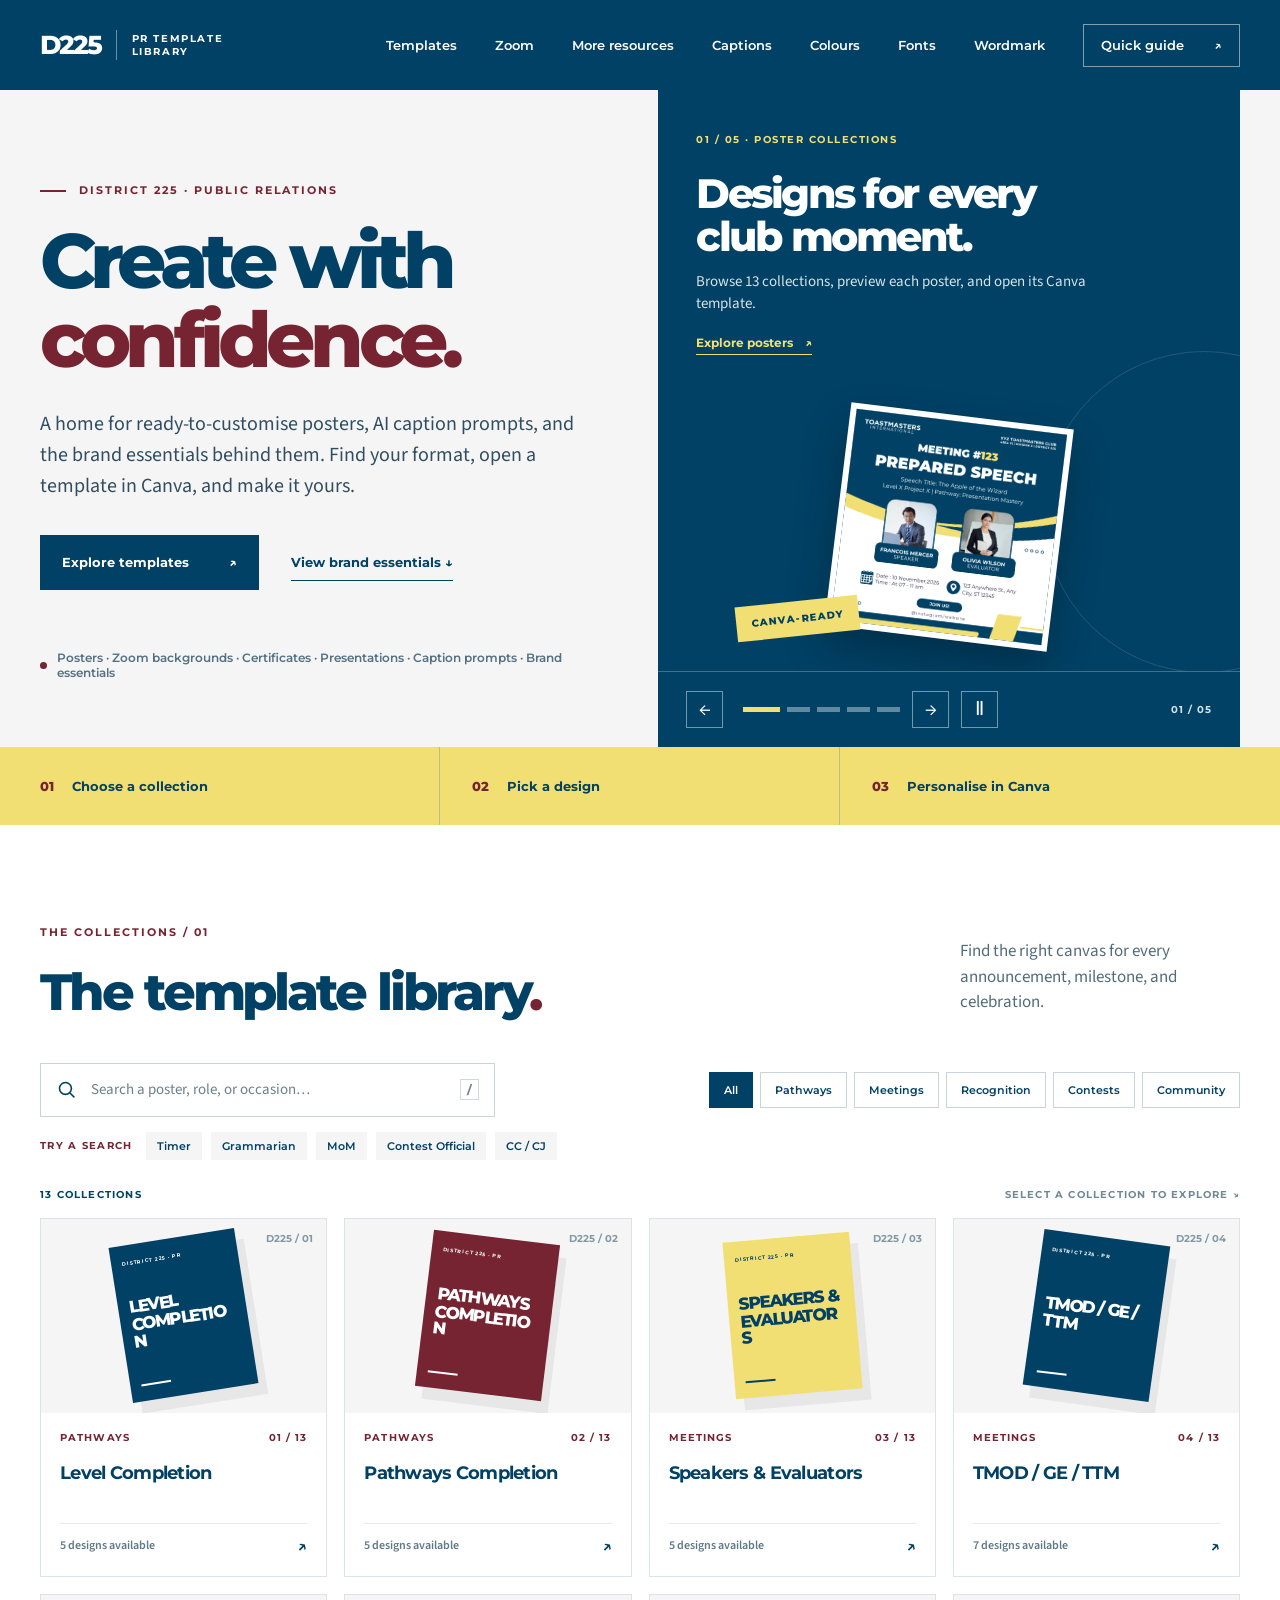
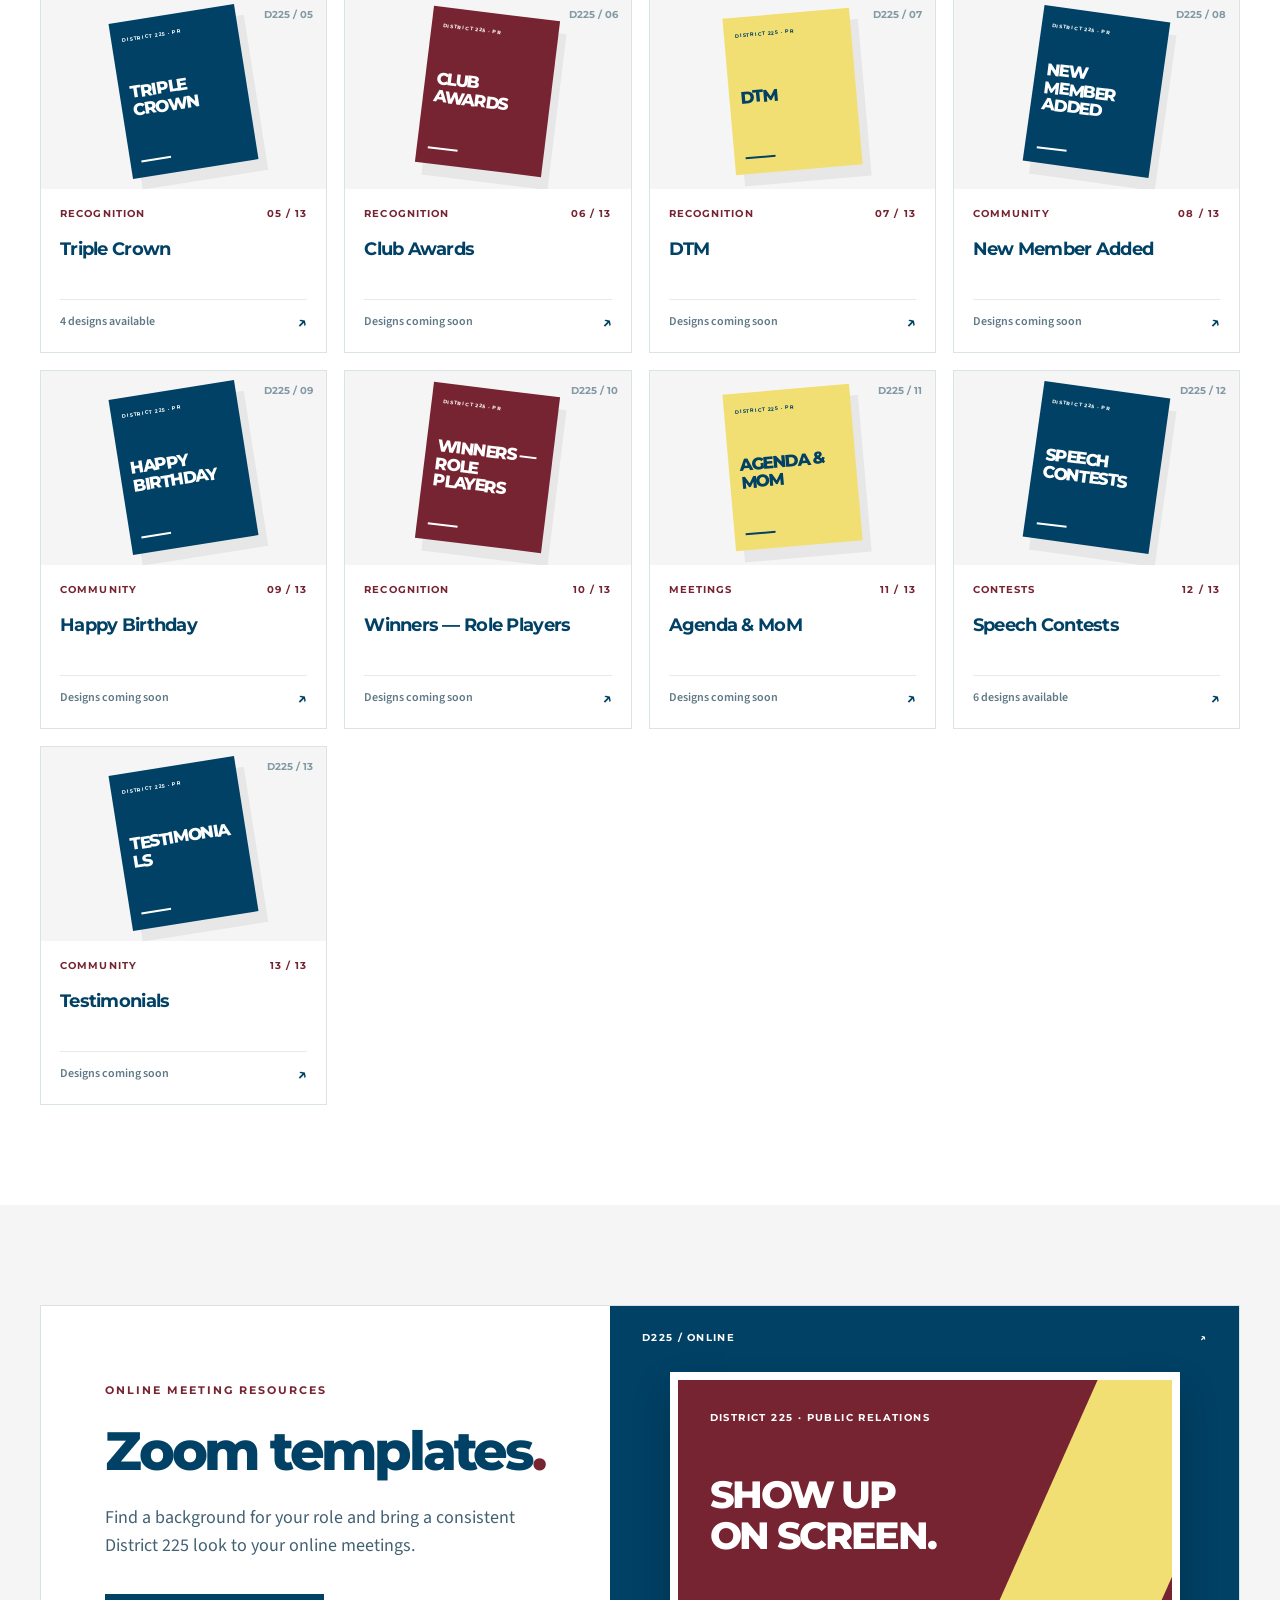
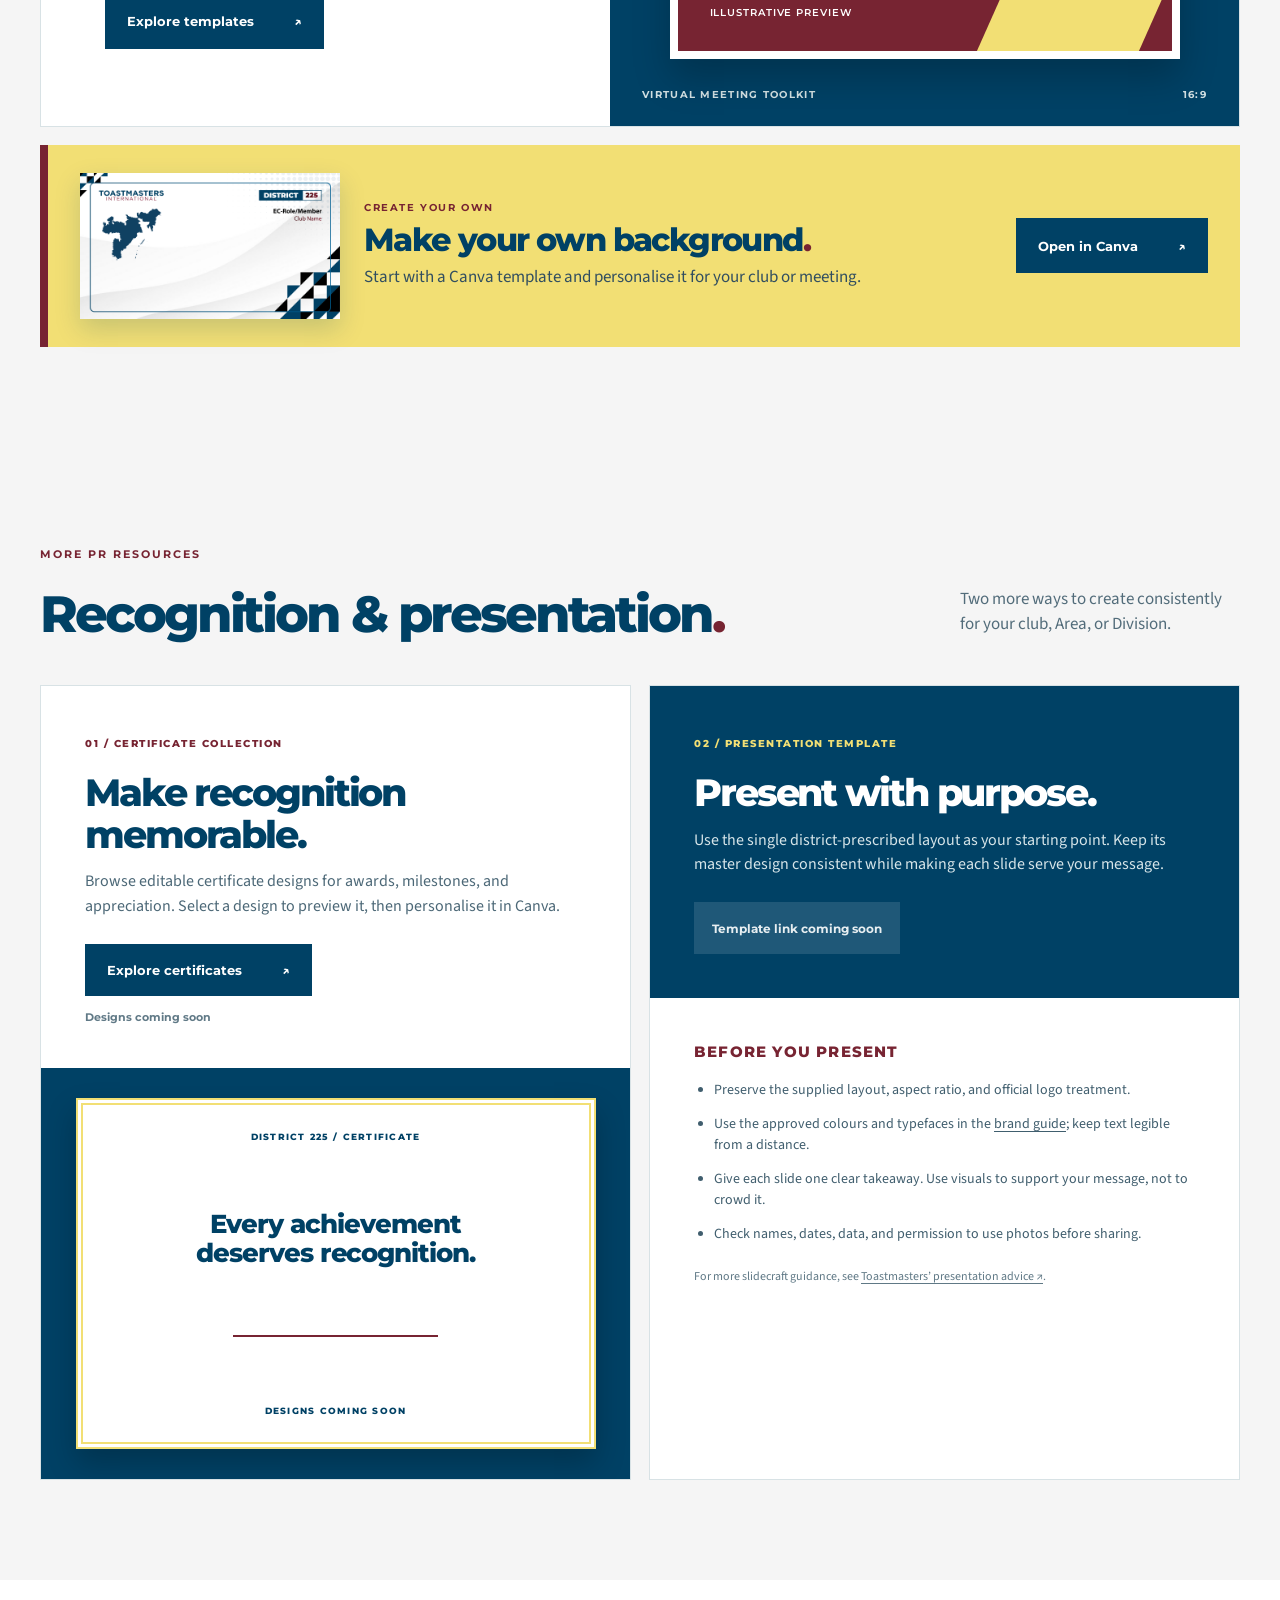
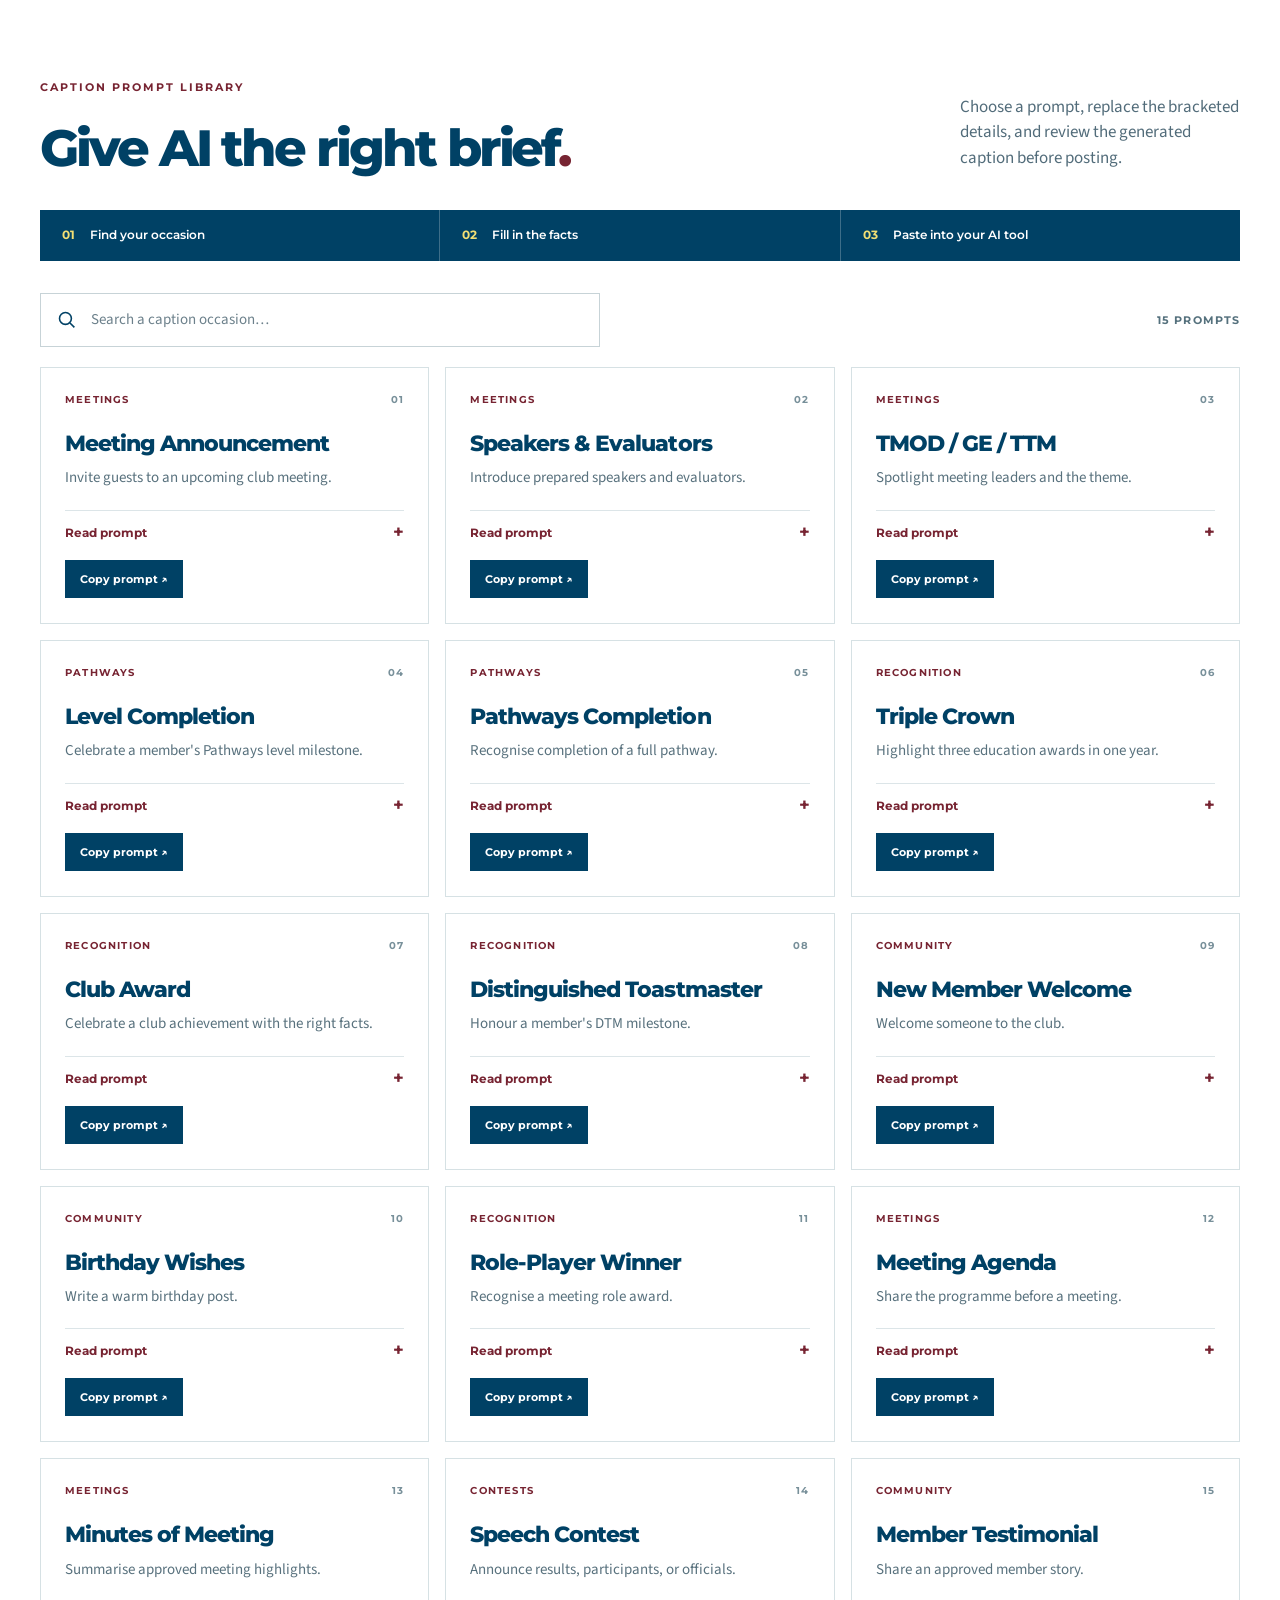
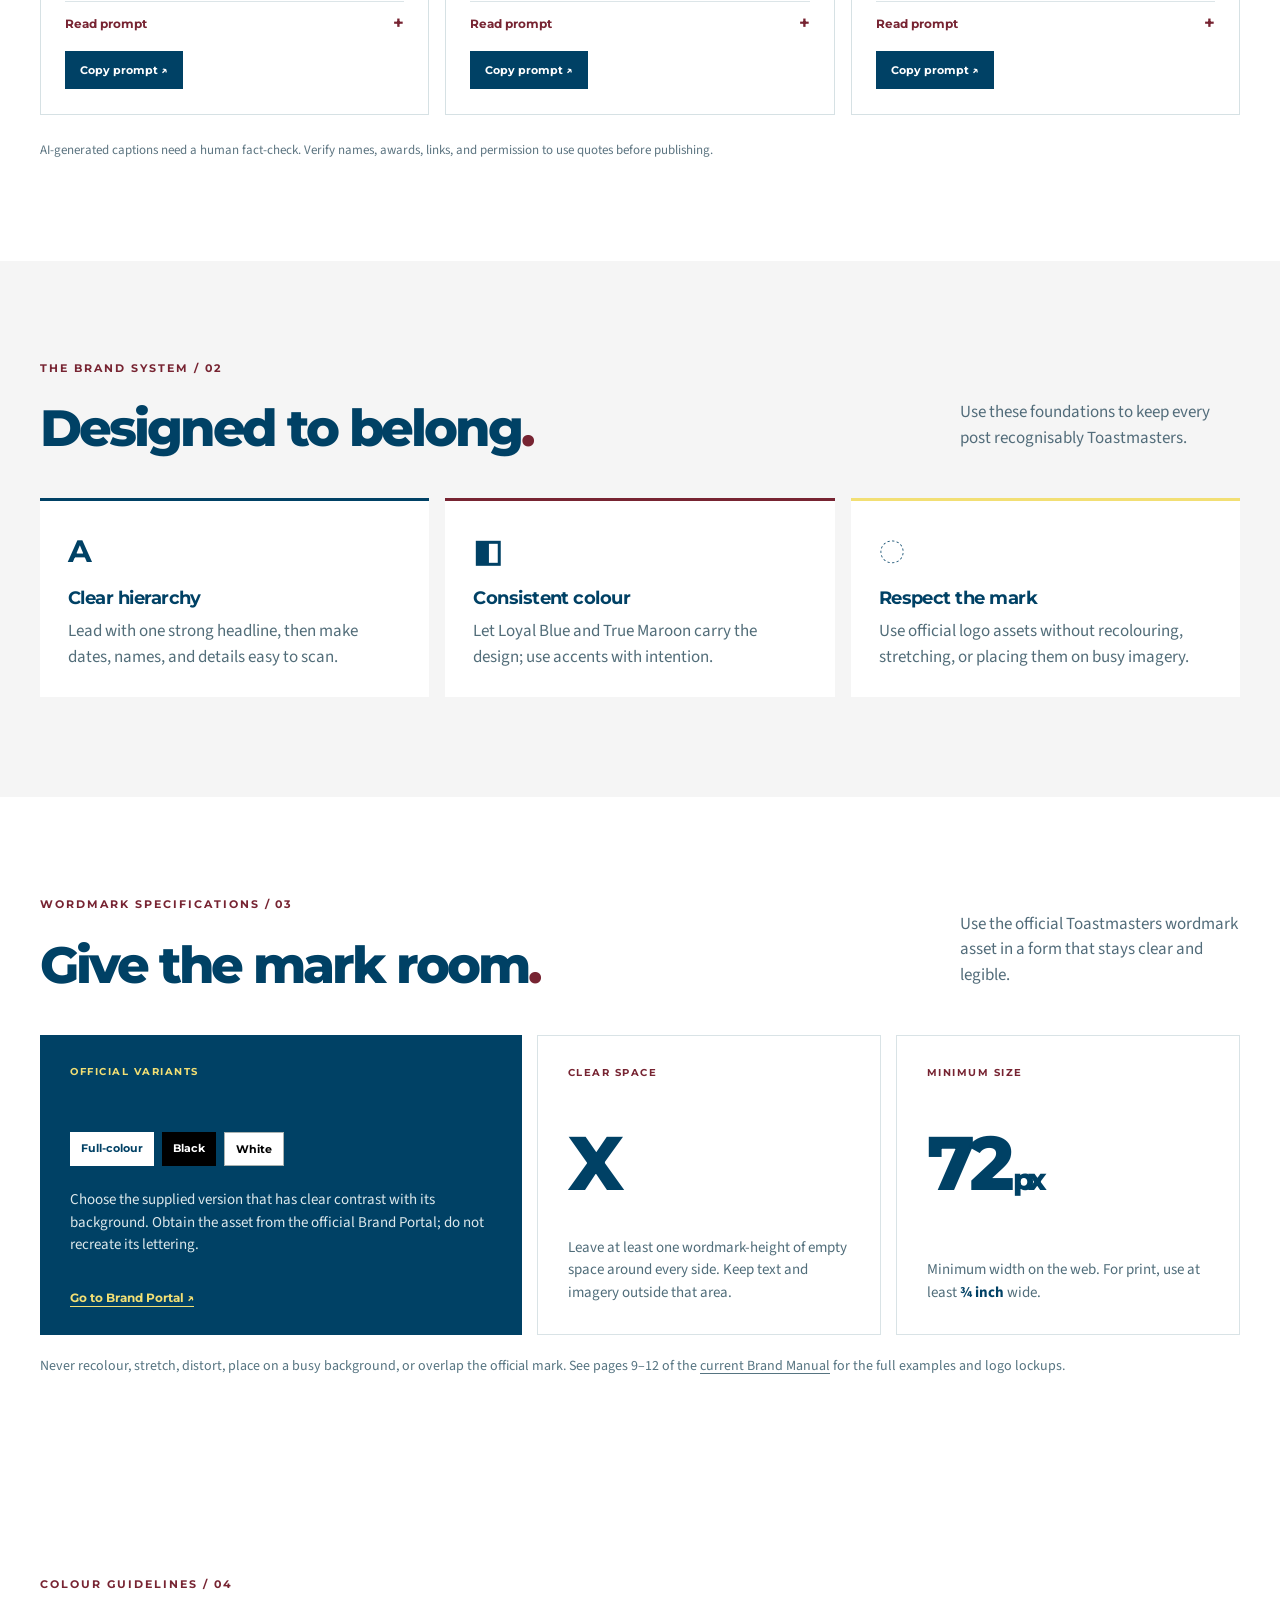
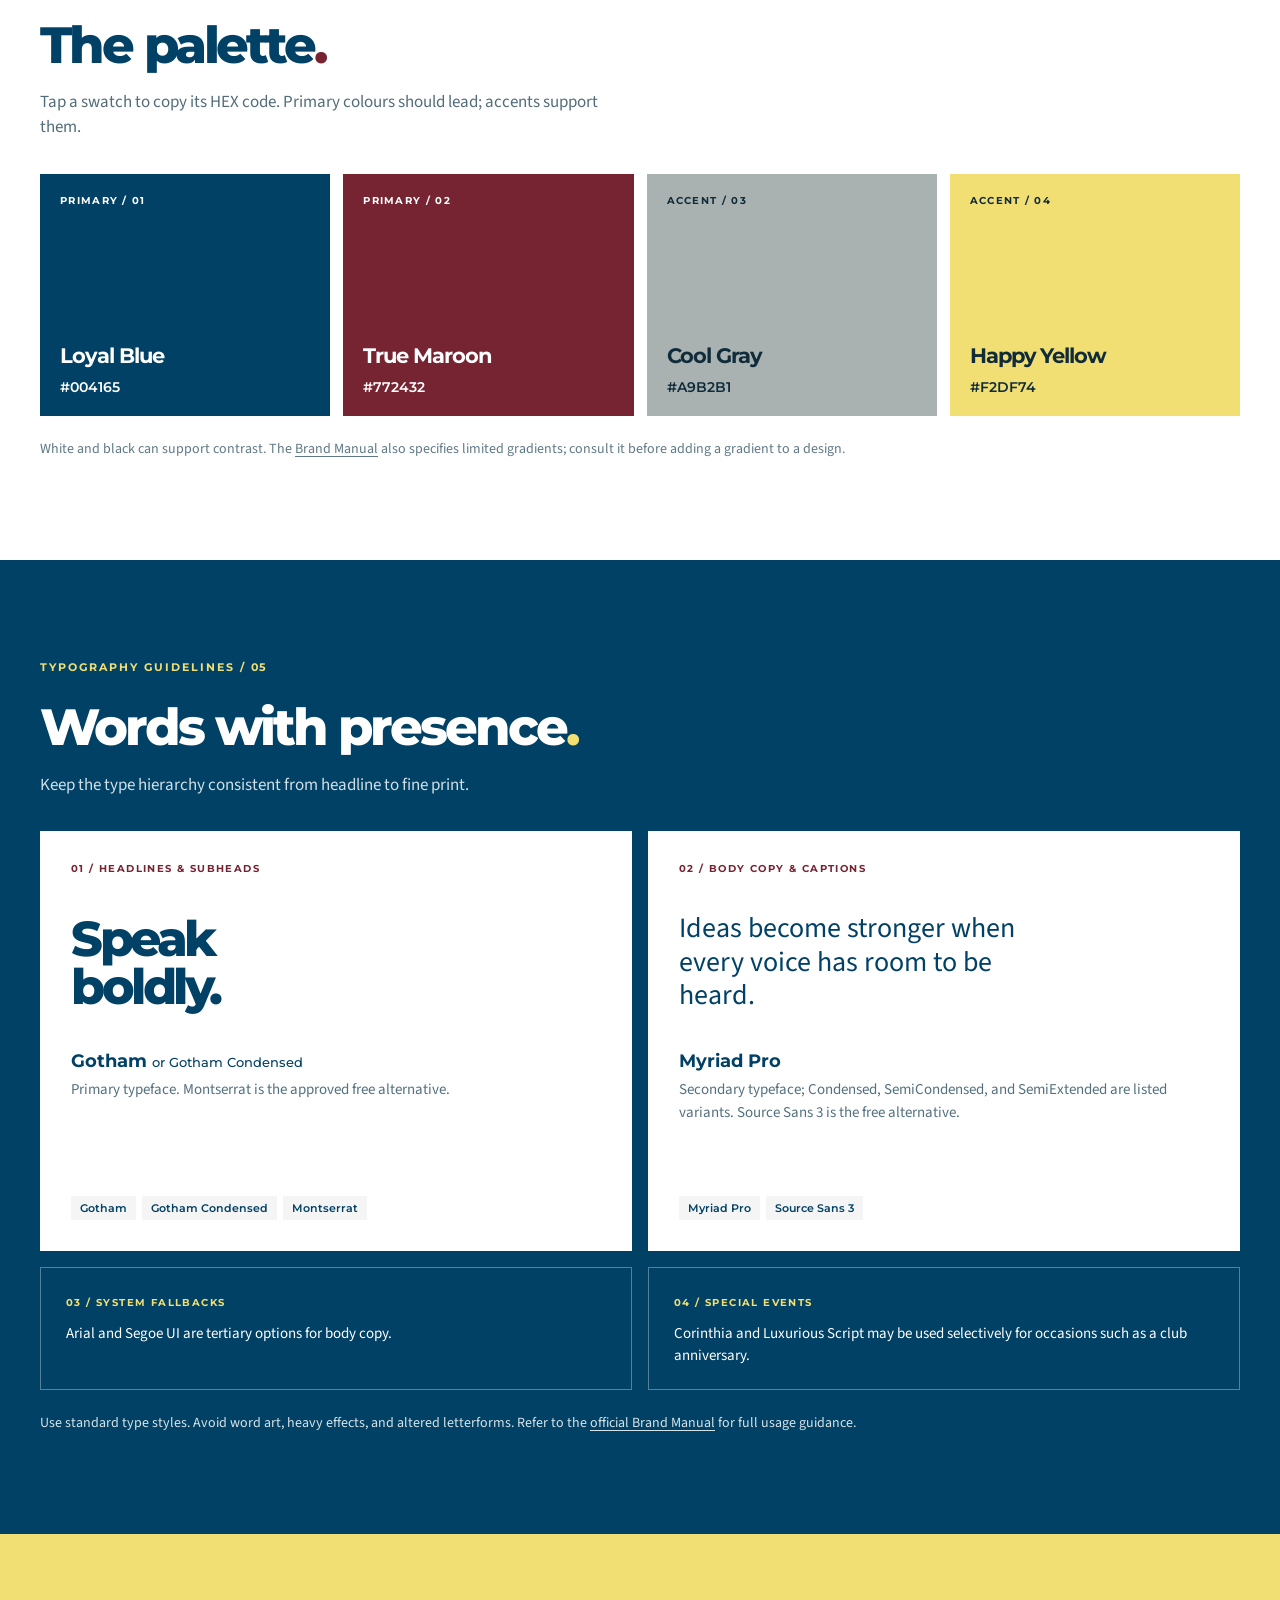
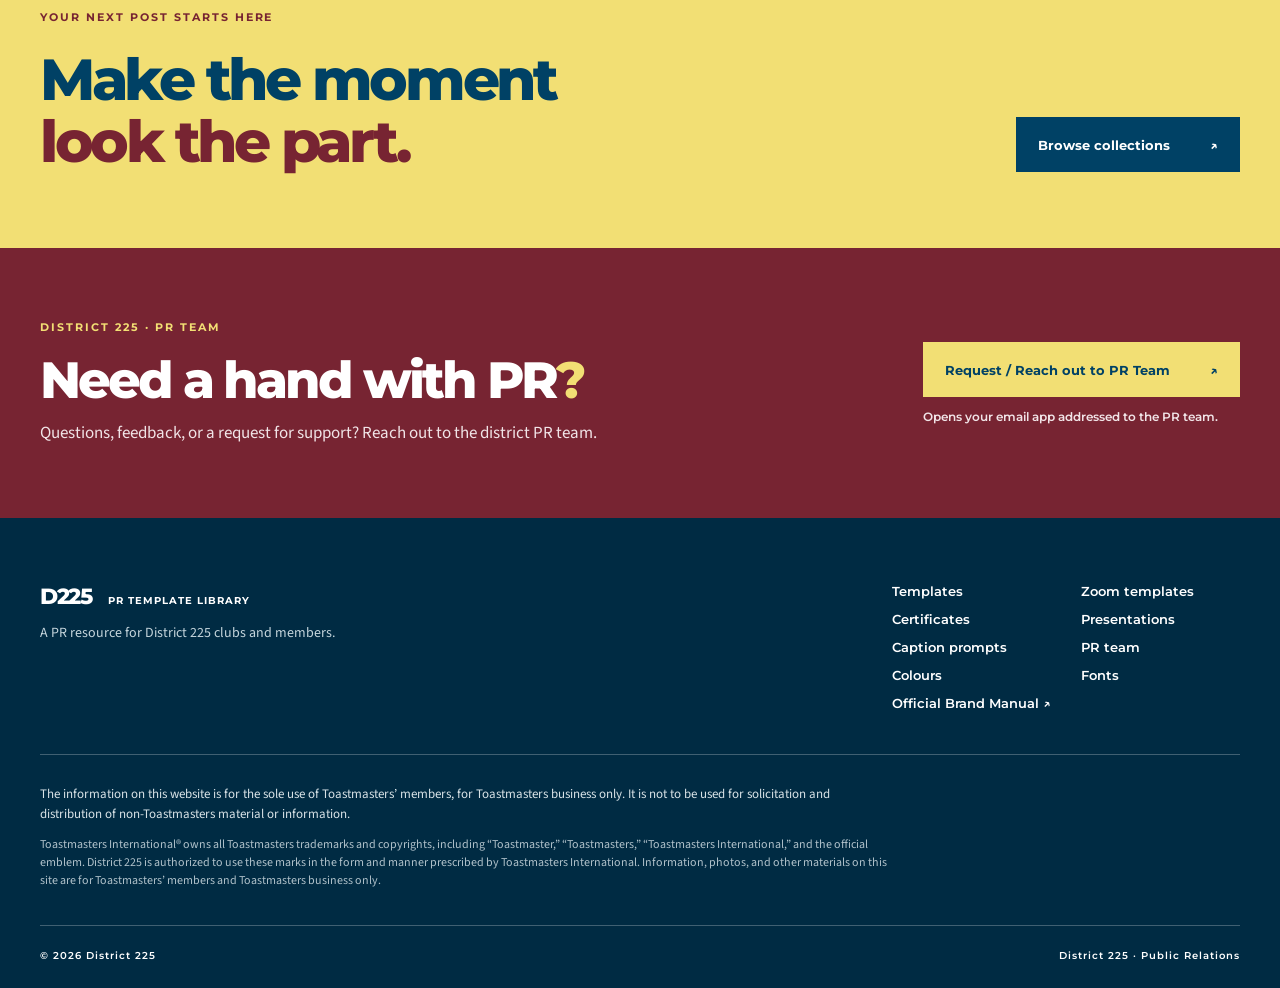
==== index.html @ db1ba271 "Add certificate collection and presentation template sections" ====
<!doctype html>
<html lang="en">
<head>
  <meta charset="utf-8">
  <meta name="viewport" content="width=device-width, initial-scale=1">
  <meta name="theme-color" content="#004165">
  <meta name="description" content="District 225's poster template collections and Toastmasters brand reference.">
  <title>PR Template Library · District 225</title>
  <link rel="preconnect" href="https://fonts.googleapis.com">
  <link rel="preconnect" href="https://fonts.gstatic.com" crossorigin>
  <link href="https://fonts.googleapis.com/css2?family=Montserrat:wght@400;500;600;700;800&family=Source+Sans+3:wght@400;500;600;700&display=swap" rel="stylesheet">
  <link rel="stylesheet" href="styles.css">
  <script src="catalog.js" defer></script>
  <script src="script.js" defer></script>
</head>
<body>
  <a class="skip-link" href="#main">Skip to content</a>
  <header class="site-header">
    <div class="shell nav-inner">
      <a class="brand" href="#top" aria-label="District 225 PR Library, home"><span class="brand-index">D225</span><span class="brand-divider" aria-hidden="true"></span><span class="brand-text">PR TEMPLATE<br>LIBRARY</span></a>
      <nav aria-label="Primary navigation"><a href="#library">Templates</a><a href="#zoom-templates">Zoom</a><a href="#resources">More resources</a><a href="#caption-prompts">Captions</a><a href="#colors">Colours</a><a href="#fonts">Fonts</a><a href="#wordmark">Wordmark</a><a class="nav-guide" href="#guidelines">Quick guide <span aria-hidden="true">↗</span></a></nav>
    </div>
  </header>

  <main id="main">
    <section class="hero" id="top" aria-labelledby="hero-heading">
      <div class="shell hero-grid">
        <div class="hero-copy">
          <p class="eyebrow"><span class="eyebrow-line"></span> District 225 · Public Relations</p>
          <h1 id="hero-heading">Create with<br><em>confidence.</em></h1>
          <p class="hero-description">A home for ready-to-customise posters, AI caption prompts, and the brand essentials behind them. Find your format, open a template in Canva, and make it yours.</p>
          <div class="hero-actions"><a class="button button-primary" href="#library">Explore templates <span aria-hidden="true">↗</span></a><a class="text-link" href="#guidelines">View brand essentials <span aria-hidden="true">↓</span></a></div>
          <p class="hero-note"><span class="note-dot"></span> Posters · Zoom backgrounds · Certificates · Presentations · Caption prompts · Brand essentials</p>
        </div>
        <div class="hero-art">
          <div class="hero-carousel" role="region" aria-roledescription="carousel" aria-label="Explore the PR resource website">
            <div class="hero-slide-stage">
              <article class="hero-slide is-active" aria-roledescription="slide" aria-label="1 of 5: Poster collections" aria-hidden="false">
                <div class="hero-slide-copy"><span class="hero-slide-index">01 / 05 · POSTER COLLECTIONS</span><h2>Designs for every club moment.</h2><p>Browse 13 collections, preview each poster, and open its Canva template.</p><a href="#library">Explore posters <span aria-hidden="true">↗</span></a></div>
                <div class="hero-slide-visual hero-visual-posters" aria-hidden="true"><div class="hero-poster-frame"><img src="assets/speakers-evaluators-01.png" alt="" width="1080" height="1080"></div><span class="hero-visual-tag">CANVA-READY</span></div>
              </article>
              <article class="hero-slide" aria-roledescription="slide" aria-label="2 of 5: Zoom backgrounds" aria-hidden="true" inert>
                <div class="hero-slide-copy"><span class="hero-slide-index">02 / 05 · ZOOM BACKGROUNDS</span><h2>Look ready on screen.</h2><p>Find nine role-specific Drive collections for your online meetings.</p><a href="#zoom-templates">Explore Zoom backgrounds <span aria-hidden="true">↗</span></a></div>
                <div class="hero-slide-visual" aria-hidden="true"><div class="hero-zoom-frame"><span>D225 / YOUR CLUB</span><strong>SHOW UP<br>ON SCREEN.</strong><small>ILLUSTRATIVE BACKGROUND</small></div></div>
              </article>
              <article class="hero-slide" aria-roledescription="slide" aria-label="3 of 5: Caption prompts" aria-hidden="true" inert>
                <div class="hero-slide-copy"><span class="hero-slide-index">03 / 05 · CAPTION PROMPTS</span><h2>Words, ready to shape.</h2><p>Copy an AI brief for your occasion, then review the caption before posting.</p><a href="#caption-prompts">Browse caption prompts <span aria-hidden="true">↗</span></a></div>
                <div class="hero-slide-visual" aria-hidden="true"><div class="hero-prompt-preview"><span>AI CAPTION BRIEF / 01</span><p>Write a warm caption for [Club Name] and [Occasion]. Use only verified details…</p><small>COPY PROMPT ↗</small></div></div>
              </article>
              <article class="hero-slide" aria-roledescription="slide" aria-label="4 of 5: Brand essentials" aria-hidden="true" inert>
                <div class="hero-slide-copy"><span class="hero-slide-index">04 / 05 · BRAND ESSENTIALS</span><h2>Stay on brand.</h2><p>Find colour, typography, logo, and wordmark guidance in one place.</p><a href="#guidelines">View brand essentials <span aria-hidden="true">↗</span></a></div>
                <div class="hero-slide-visual" aria-hidden="true"><div class="hero-brand-preview"><span>THE BRAND SYSTEM</span><strong>Clear. Consistent.<br>Toastmasters.</strong><div class="hero-brand-swatches"><i></i><i></i><i></i><i></i></div></div></div>
              </article>
              <article class="hero-slide" aria-roledescription="slide" aria-label="5 of 5: Certificates and presentations" aria-hidden="true" inert>
                <div class="hero-slide-copy"><span class="hero-slide-index">05 / 05 · NEW RESOURCES</span><h2>Recognise. Present. Inspire.</h2><p>Explore the certificate collection and find the district-prescribed presentation layout. Templates are being added.</p><a href="#resources">See what’s coming <span aria-hidden="true">↗</span></a></div>
                <div class="hero-slide-visual" aria-hidden="true"><div class="hero-resource-preview"><span>D225 / RESOURCES</span><strong>CERTIFICATES<br>&amp; SLIDES</strong><small>MORE WAYS TO CREATE ↗</small></div></div>
              </article>
            </div>
            <div class="hero-carousel-controls">
              <button type="button" id="hero-prev" aria-label="Previous resource slide">←</button>
              <div class="hero-carousel-dots" role="group" aria-label="Choose a resource slide">
                <button type="button" data-hero-slide="0" aria-label="Show poster collections" aria-pressed="true"></button>
                <button type="button" data-hero-slide="1" aria-label="Show Zoom backgrounds" aria-pressed="false"></button>
                <button type="button" data-hero-slide="2" aria-label="Show caption prompts" aria-pressed="false"></button>
                <button type="button" data-hero-slide="3" aria-label="Show brand essentials" aria-pressed="false"></button>
                <button type="button" data-hero-slide="4" aria-label="Show certificates and presentations" aria-pressed="false"></button>
              </div>
              <button type="button" id="hero-next" aria-label="Next resource slide">→</button>
              <button type="button" id="hero-autoplay" aria-label="Pause slideshow" aria-pressed="false">Ⅱ</button>
              <span id="hero-slide-count" aria-hidden="true">01 / 05</span>
            </div>
          </div>
        </div>
      </div>
    </section>

    <section class="intro-strip" aria-label="How to use"><div class="shell strip-grid"><div><span class="strip-number">01</span><p>Choose a collection</p></div><div><span class="strip-number">02</span><p>Pick a design</p></div><div><span class="strip-number">03</span><p>Personalise in Canva</p></div></div></section>

    <section class="section library-section" id="library" aria-labelledby="library-heading">
      <div class="shell">
        <div class="section-heading"><div><p class="eyebrow eyebrow-dark">THE COLLECTIONS / 01</p><h2 id="library-heading">The template library<span class="period">.</span></h2></div><p>Find the right canvas for every announcement, milestone, and celebration.</p></div>
        <div class="library-tools"><label class="search-wrap" for="template-search"><svg viewBox="0 0 24 24" width="21" height="21" aria-hidden="true"><circle cx="10.8" cy="10.8" r="6.8" fill="none" stroke="currentColor" stroke-width="1.8"/><path d="m16 16 5 5" fill="none" stroke="currentColor" stroke-width="1.8"/></svg><input id="template-search" type="search" placeholder="Search a poster, role, or occasion…" autocomplete="off"><kbd>/</kbd></label><div class="filter-row" role="group" aria-label="Filter collections"><button type="button" class="filter active" data-filter="All" aria-pressed="true">All</button><button type="button" class="filter" data-filter="Pathways" aria-pressed="false">Pathways</button><button type="button" class="filter" data-filter="Meetings" aria-pressed="false">Meetings</button><button type="button" class="filter" data-filter="Recognition" aria-pressed="false">Recognition</button><button type="button" class="filter" data-filter="Contests" aria-pressed="false">Contests</button><button type="button" class="filter" data-filter="Community" aria-pressed="false">Community</button></div></div>
        <div class="quick-searches"><span>TRY A SEARCH</span><button type="button" data-query="Timer">Timer</button><button type="button" data-query="Grammarian">Grammarian</button><button type="button" data-query="MoM">MoM</button><button type="button" data-query="Contest Official">Contest Official</button><button type="button" data-query="cc cj">CC / CJ</button></div>
        <aside class="search-tip" id="search-tip" role="status" hidden><span class="search-tip-icon" aria-hidden="true">✳</span><p id="search-tip-text"></p><button type="button" id="search-tip-action"></button><button type="button" id="search-tip-close" aria-label="Dismiss search suggestion">×</button></aside>
        <div class="results-line"><span id="results-count" aria-live="polite">13 collections</span><span>SELECT A COLLECTION TO EXPLORE <span aria-hidden="true">↘</span></span></div>
        <div class="collection-grid" id="collection-grid"></div>
        <div class="empty-search" id="empty-search" hidden><h3>No matching collections</h3><p>Try a different keyword or clear your filters.</p><button type="button" class="button button-primary" id="clear-search">Show all collections</button></div>
      </div>
    </section>


    <section class="section zoom-section" id="zoom-templates" aria-labelledby="zoom-heading">
      <div class="shell">
        <div class="zoom-panel">
          <div class="zoom-copy">
            <p class="eyebrow eyebrow-dark">ONLINE MEETING RESOURCES</p>
            <h2 id="zoom-heading">Zoom templates<span class="period">.</span></h2>
            <p>Find a background for your role and bring a consistent District 225 look to your online meetings.</p>
            <button type="button" class="button button-primary zoom-explore" id="zoom-explore">Explore templates <span aria-hidden="true">↗</span></button>
          </div>
          <div class="zoom-art" aria-hidden="true">
            <div class="zoom-art-top"><span>D225 / ONLINE</span><span>↗</span></div>
            <div class="zoom-screen">
              <span class="zoom-screen-kicker">DISTRICT 225 · PUBLIC RELATIONS</span>
              <strong>SHOW UP<br>ON SCREEN.</strong>
              <span class="zoom-screen-foot">Illustrative preview</span>
            </div>
            <div class="zoom-art-bottom"><span>VIRTUAL MEETING TOOLKIT</span><span>16:9</span></div>
          </div>
        </div>
        <div class="zoom-create">
          <div class="zoom-create-preview"><img src="assets/zoom-virtual-background.png" alt="Preview of the editable District 225 Zoom background" width="1280" height="720" loading="lazy"></div>
          <div class="zoom-create-copy">
            <span class="zoom-create-kicker">CREATE YOUR OWN</span>
            <h3>Make your own background<span class="period">.</span></h3>
            <p>Start with a Canva template and personalise it for your club or meeting.</p>
          </div>
          <div class="zoom-create-action">
            <a id="zoom-custom-link" class="button button-primary" target="_blank" rel="noopener noreferrer" hidden>Open in Canva <span aria-hidden="true">↗</span></a>
            <span id="zoom-custom-pending" class="zoom-pending">Canva link coming soon</span>
          </div>
        </div>
      </div>
    </section>

    <section class="section resource-section" id="resources" aria-labelledby="resources-heading">
      <div class="shell">
        <div class="section-heading"><div><p class="eyebrow eyebrow-dark">MORE PR RESOURCES</p><h2 id="resources-heading">Recognition &amp; presentation<span class="period">.</span></h2></div><p>Two more ways to create consistently for your club, Area, or Division.</p></div>
        <div class="resource-grid">
          <article class="resource-panel certificate-panel" id="certificates" aria-labelledby="certificates-heading">
            <div class="resource-panel-copy">
              <span class="resource-index">01 / CERTIFICATE COLLECTION</span>
              <h3 id="certificates-heading">Make recognition memorable.</h3>
              <p>Browse editable certificate designs for awards, milestones, and appreciation. Select a design to preview it, then personalise it in Canva.</p>
              <button type="button" class="button button-primary" id="certificates-explore">Explore certificates <span aria-hidden="true">↗</span></button>
              <small id="certificates-count" aria-live="polite">Designs coming soon</small>
            </div>
            <div class="certificate-art" aria-hidden="true"><div class="certificate-sheet"><span>DISTRICT 225 / CERTIFICATE</span><strong>Every achievement<br>deserves recognition.</strong><i></i><small>DESIGNS COMING SOON</small></div></div>
          </article>
          <article class="resource-panel presentation-panel" id="presentation-template" aria-labelledby="presentation-heading">
            <div class="resource-panel-copy">
              <span class="resource-index">02 / PRESENTATION TEMPLATE</span>
              <h3 id="presentation-heading">Present with purpose.</h3>
              <p>Use the single district-prescribed layout as your starting point. Keep its master design consistent while making each slide serve your message.</p>
              <a id="presentation-link" class="button button-primary" target="_blank" rel="noopener noreferrer" hidden>Open presentation template <span aria-hidden="true">↗</span></a>
              <span id="presentation-pending" class="resource-pending">Template link coming soon</span>
            </div>
            <div class="presentation-rules">
              <h4>Before you present</h4>
              <ul>
                <li>Preserve the supplied layout, aspect ratio, and official logo treatment.</li>
                <li>Use the approved colours and typefaces in the <a href="#guidelines">brand guide</a>; keep text legible from a distance.</li>
                <li>Give each slide one clear takeaway. Use visuals to support your message, not to crowd it.</li>
                <li>Check names, dates, data, and permission to use photos before sharing.</li>
              </ul>
              <p>For more slidecraft guidance, see <a href="https://www.toastmasters.org/magazine/magazine-issues/2026/march/creating-a-strong-slide-presentation" target="_blank" rel="noopener noreferrer">Toastmasters’ presentation advice ↗</a>.</p>
            </div>
          </article>
        </div>
      </div>
    </section>

    <section class="section prompt-section" id="caption-prompts" aria-labelledby="prompt-heading">
      <div class="shell">
        <div class="section-heading">
          <div><p class="eyebrow eyebrow-dark">CAPTION PROMPT LIBRARY</p><h2 id="prompt-heading">Give AI the right brief<span class="period">.</span></h2></div>
          <p>Choose a prompt, replace the bracketed details, and review the generated caption before posting.</p>
        </div>
        <div class="prompt-how" aria-label="How to use caption prompts"><span><b>01</b> Find your occasion</span><span><b>02</b> Fill in the facts</span><span><b>03</b> Paste into your AI tool</span></div>
        <div class="prompt-toolbar">
          <label class="search-wrap prompt-search" for="prompt-search"><svg viewBox="0 0 24 24" width="21" height="21" aria-hidden="true"><circle cx="10.8" cy="10.8" r="6.8" fill="none" stroke="currentColor" stroke-width="1.8"/><path d="m16 16 5 5" fill="none" stroke="currentColor" stroke-width="1.8"/></svg><input id="prompt-search" type="search" placeholder="Search a caption occasion…" autocomplete="off"></label>
          <span id="prompt-count" aria-live="polite"></span>
        </div>
        <div id="prompt-grid" class="prompt-grid"></div>
        <p id="prompt-empty" class="prompt-empty" hidden>No prompts found. Try another keyword.</p>
        <p class="prompt-footnote">AI-generated captions need a human fact-check. Verify names, awards, links, and permission to use quotes before publishing.</p>
      </div>
    </section>

    <section class="section brand-section" id="guidelines" aria-labelledby="guidelines-heading">
      <div class="shell"><div class="section-heading brand-heading"><div><p class="eyebrow eyebrow-dark">THE BRAND SYSTEM / 02</p><h2 id="guidelines-heading">Designed to belong<span class="period">.</span></h2></div><p>Use these foundations to keep every post recognisably Toastmasters.</p></div>
      <div class="principle-grid"><article><span class="principle-icon">A</span><h3>Clear hierarchy</h3><p>Lead with one strong headline, then make dates, names, and details easy to scan.</p></article><article><span class="principle-icon">◧</span><h3>Consistent colour</h3><p>Let Loyal Blue and True Maroon carry the design; use accents with intention.</p></article><article><span class="principle-icon">◌</span><h3>Respect the mark</h3><p>Use official logo assets without recolouring, stretching, or placing them on busy imagery.</p></article></div></div>
    </section>

    <section class="section wordmark-section" id="wordmark" aria-labelledby="wordmark-heading"><div class="shell"><div class="section-heading"><div><p class="eyebrow eyebrow-dark">WORDMARK SPECIFICATIONS / 03</p><h2 id="wordmark-heading">Give the mark room<span class="period">.</span></h2></div><p>Use the official Toastmasters wordmark asset in a form that stays clear and legible.</p></div><div class="wordmark-specs"><article class="wordmark-feature"><span class="spec-label">OFFICIAL VARIANTS</span><div class="variant-row"><span>Full-colour</span><span>Black</span><span>White</span></div><p>Choose the supplied version that has clear contrast with its background. Obtain the asset from the official Brand Portal; do not recreate its lettering.</p><a href="https://www.toastmasters.org/BrandPortal" target="_blank" rel="noopener noreferrer">Go to Brand Portal <span aria-hidden="true">↗</span></a></article><article class="wordmark-metric"><span class="spec-label">CLEAR SPACE</span><strong>X</strong><p>Leave at least one wordmark-height of empty space around every side. Keep text and imagery outside that area.</p></article><article class="wordmark-metric"><span class="spec-label">MINIMUM SIZE</span><strong>72<span>px</span></strong><p>Minimum width on the web. For print, use at least <b>¾ inch</b> wide.</p></article></div><p class="wordmark-note">Never recolour, stretch, distort, place on a busy background, or overlap the official mark. See pages 9–12 of the <a href="https://www.toastmasters.org/BrandManual.aspx" target="_blank" rel="noopener noreferrer">current Brand Manual</a> for the full examples and logo lockups.</p></div></section>

    <section class="section colors-section" id="colors" aria-labelledby="colors-heading"><div class="shell"><div class="compact-heading"><p class="eyebrow eyebrow-dark">COLOUR GUIDELINES / 04</p><h2 id="colors-heading">The palette<span class="period">.</span></h2><p>Tap a swatch to copy its HEX code. Primary colours should lead; accents support them.</p></div><div class="palette-grid"><button class="swatch swatch-blue" data-hex="#004165" aria-label="Copy Loyal Blue HEX #004165"><span class="swatch-top">PRIMARY / 01</span><span class="swatch-bottom"><strong>Loyal Blue</strong><code>#004165</code></span></button><button class="swatch swatch-maroon" data-hex="#772432" aria-label="Copy True Maroon HEX #772432"><span class="swatch-top">PRIMARY / 02</span><span class="swatch-bottom"><strong>True Maroon</strong><code>#772432</code></span></button><button class="swatch swatch-gray" data-hex="#A9B2B1" aria-label="Copy Cool Gray HEX #A9B2B1"><span class="swatch-top">ACCENT / 03</span><span class="swatch-bottom"><strong>Cool Gray</strong><code>#A9B2B1</code></span></button><button class="swatch swatch-yellow" data-hex="#F2DF74" aria-label="Copy Happy Yellow HEX #F2DF74"><span class="swatch-top">ACCENT / 04</span><span class="swatch-bottom"><strong>Happy Yellow</strong><code>#F2DF74</code></span></button></div><p class="palette-footnote">White and black can support contrast. The <a href="https://www.toastmasters.org/BrandManual.aspx" target="_blank" rel="noopener noreferrer">Brand Manual</a> also specifies limited gradients; consult it before adding a gradient to a design.</p></div></section>

    <section class="section fonts-section" id="fonts" aria-labelledby="fonts-heading"><div class="shell"><div class="compact-heading"><p class="eyebrow">TYPOGRAPHY GUIDELINES / 05</p><h2 id="fonts-heading">Words with presence<span class="period">.</span></h2><p>Keep the type hierarchy consistent from headline to fine print.</p></div><div class="type-grid"><article class="type-card"><span class="type-index">01 / HEADLINES & SUBHEADS</span><div class="type-sample type-head">Speak<br>boldly.</div><h3>Gotham <span>or Gotham Condensed</span></h3><p>Primary typeface. Montserrat is the approved free alternative.</p><div class="type-pills"><span>Gotham</span><span>Gotham Condensed</span><span>Montserrat</span></div></article><article class="type-card"><span class="type-index">02 / BODY COPY & CAPTIONS</span><div class="type-sample type-body">Ideas become stronger when every voice has room to be heard.</div><h3>Myriad Pro</h3><p>Secondary typeface; Condensed, SemiCondensed, and SemiExtended are listed variants. Source Sans 3 is the free alternative.</p><div class="type-pills"><span>Myriad Pro</span><span>Source Sans 3</span></div></article></div><div class="type-extras"><div><span class="small-number">03 / SYSTEM FALLBACKS</span><p>Arial and Segoe UI are tertiary options for body copy.</p></div><div><span class="small-number">04 / SPECIAL EVENTS</span><p>Corinthia and Luxurious Script may be used selectively for occasions such as a club anniversary.</p></div></div><p class="font-footnote">Use standard type styles. Avoid word art, heavy effects, and altered letterforms. Refer to the <a href="https://www.toastmasters.org/BrandManual.aspx" target="_blank" rel="noopener noreferrer">official Brand Manual</a> for full usage guidance.</p></div></section>

    <section class="section closing-section"><div class="shell closing-inner"><div><p class="eyebrow">YOUR NEXT POST STARTS HERE</p><h2>Make the moment<br><em>look the part.</em></h2></div><a class="button button-light" href="#library">Browse collections <span aria-hidden="true">↗</span></a></div></section>
    <section class="section pr-contact-section" id="pr-contact" aria-labelledby="pr-contact-heading">
      <div class="shell pr-contact-inner">
        <div><p class="eyebrow">DISTRICT 225 · PR TEAM</p><h2 id="pr-contact-heading">Need a hand with PR<span>?</span></h2><p>Questions, feedback, or a request for support? Reach out to the district PR team.</p></div>
        <div class="pr-contact-action"><button type="button" class="button pr-contact-button" id="pr-contact-button" disabled>Request / Reach out to PR Team <span aria-hidden="true">↗</span></button><p id="pr-contact-note">Contact email coming soon.</p></div>
      </div>
    </section>
  </main>

  <footer class="site-footer"><div class="shell"><div class="footer-main"><div><strong>D225 <span>PR TEMPLATE LIBRARY</span></strong><p>A PR resource for District 225 clubs and members.</p></div><div class="footer-links"><a href="#library">Templates</a><a href="#zoom-templates">Zoom templates</a><a href="#certificates">Certificates</a><a href="#presentation-template">Presentations</a><a href="#caption-prompts">Caption prompts</a><a href="#pr-contact">PR team</a><a href="#colors">Colours</a><a href="#fonts">Fonts</a><a href="https://www.toastmasters.org/BrandManual.aspx" target="_blank" rel="noopener noreferrer">Official Brand Manual ↗</a></div></div><p class="footer-disclaimer">The information on this website is for the sole use of Toastmasters’ members, for Toastmasters business only. It is not to be used for solicitation and distribution of non-Toastmasters material or information.</p><p class="footer-legal">Toastmasters International® owns all Toastmasters trademarks and copyrights, including “Toastmaster,” “Toastmasters,” “Toastmasters International,” and the official emblem. District 225 is authorized to use these marks in the form and manner prescribed by Toastmasters International. Information, photos, and other materials on this site are for Toastmasters’ members and Toastmasters business only.</p><div class="footer-bottom"><span>© 2026 District 225</span><span>District 225 · Public Relations</span></div></div></footer>

  <dialog id="zoom-dialog" class="collection-dialog zoom-dialog" aria-labelledby="zoom-dialog-title"><div class="dialog-inner"><button type="button" class="dialog-close" id="zoom-dialog-close" aria-label="Close Zoom templates collection">×</button><span class="dialog-kicker">DISTRICT 225 / ZOOM TEMPLATES</span><h2 id="zoom-dialog-title">Choose your role<span class="period">.</span></h2><p class="zoom-dialog-intro">Select a role to open its background collection in Google Drive.</p><div id="zoom-role-grid" class="zoom-role-grid"></div></div></dialog>
  <dialog id="collection-dialog" class="collection-dialog" aria-labelledby="dialog-title"><div class="dialog-inner"><button type="button" class="dialog-close" id="dialog-close" aria-label="Close collection or design">×</button><div id="collection-view"><span class="dialog-kicker" id="dialog-kicker"></span><h2 id="dialog-title"></h2><p id="dialog-description"></p><div id="template-list" class="template-list"></div><aside class="search-tip collection-tip" id="collection-tip" hidden><span class="search-tip-icon" aria-hidden="true">✳</span><p id="collection-tip-text"></p><button type="button" id="collection-tip-action"></button></aside><p id="collection-update" class="collection-update" hidden></p><div id="coming-soon" class="coming-soon"><span class="soon-mark" aria-hidden="true">↗</span><h3>Designs are on their way.</h3><p id="coming-soon-description">Poster previews will appear here as the PR team releases them.</p></div></div><div id="design-view" hidden><button type="button" class="design-back" id="design-back">← Back to collection</button><div class="design-detail"><div id="design-preview" class="design-detail-art"></div><div class="design-detail-copy"><span class="dialog-kicker" id="design-kicker"></span><h2 id="design-title"></h2><p id="design-meta"></p><p id="design-instruction">Preview the full poster, then open its Canva template to personalise it for your club.</p><div class="design-actions"><a id="design-canva-link" class="button button-primary" target="_blank" rel="noopener noreferrer">Edit in Canva <span aria-hidden="true">↗</span></a><button type="button" id="design-caption-button" class="button button-caption">Make a caption <span aria-hidden="true">↗</span></button></div><p id="design-link-pending" class="design-link-pending" hidden>The Canva template link is coming soon.</p></div></div></div></div></dialog>
  <div class="toast" id="copy-toast" role="status" aria-live="polite"></div>
</body>
</html>
---- styles.css ----
:root{--blue:#004165;--maroon:#772432;--gray:#A9B2B1;--yellow:#F2DF74;--white:#fff;--black:#101820;--pale:#F5F5F5;--body:'Source Sans 3','Segoe UI',Arial,sans-serif;--heading:Montserrat,Arial,sans-serif}*{box-sizing:border-box}html{scroll-behavior:smooth}body{margin:0;color:var(--blue);background:var(--white);font-family:var(--body);font-size:17px;line-height:1.5}button,input{font:inherit}button{cursor:pointer}a{color:inherit}a:focus-visible,button:focus-visible,input:focus-visible{outline:3px solid var(--yellow);outline-offset:3px}h1,h2,h3,p{margin-top:0}.shell{width:min(1280px,calc(100% - 80px));margin:0 auto}.skip-link{position:absolute;top:-60px;left:12px;z-index:30;background:var(--yellow);padding:8px 15px}.skip-link:focus{top:10px}.site-header{background:var(--blue);color:var(--white);position:relative;z-index:4}.nav-inner{height:90px;display:flex;align-items:center;justify-content:space-between;gap:30px}.brand{display:flex;align-items:center;gap:15px;text-decoration:none;line-height:1}.brand-index{font:800 26px/1 var(--heading);letter-spacing:-.08em}.brand-divider{height:30px;width:1px;background:rgba(255,255,255,.42)}.brand-text{font:700 10px/1.35 var(--heading);letter-spacing:.16em}.site-header nav{display:flex;align-items:center;gap:38px}.site-header nav a{text-decoration:none;font:600 13px/1 var(--heading)}.site-header nav a:hover{text-decoration:underline;text-underline-offset:5px}.site-header nav .nav-guide{border:1px solid rgba(255,255,255,.5);padding:14px 17px;display:flex;gap:30px;align-items:center}.hero{background:var(--pale);overflow:hidden}.hero-grid{display:grid;grid-template-columns:1.03fr .97fr;min-height:640px}.hero-copy{padding:93px 42px 67px 0;align-self:center}.eyebrow{font:700 11px/1.4 var(--heading);letter-spacing:.18em;text-transform:uppercase;color:var(--yellow);display:flex;align-items:center;gap:13px;margin-bottom:24px}.eyebrow-dark{color:var(--maroon)}.eyebrow-line{width:26px;height:2px;background:var(--maroon)}.hero h1{font:800 clamp(52px,6vw,91px)/1.02 var(--heading);letter-spacing:-.075em;max-width:650px;margin:0 0 30px}.hero h1 em,.closing-section h2 em{font-style:normal;color:var(--maroon)}.hero-description{font-size:20px;line-height:1.55;max-width:535px;color:#314e60;margin-bottom:33px}.hero-actions{display:flex;align-items:center;gap:32px;flex-wrap:wrap}.button{border:0;text-decoration:none;display:inline-flex;align-items:center;justify-content:space-between;gap:40px;font:700 13px/1.25 var(--heading);padding:18px 22px;min-height:55px}.button-primary{background:var(--blue);color:var(--white)}.button:hover{transform:translateY(-2px)}.text-link{text-decoration:none;font:700 13px var(--heading);border-bottom:1px solid var(--blue);padding:10px 0}.hero-note{font:600 12px var(--heading);color:#547183;margin:60px 0 0;display:flex;align-items:center;gap:10px}.note-dot{background:var(--maroon);height:7px;width:7px;border-radius:50%}.hero-art{background:var(--blue);min-height:640px;color:var(--white);display:flex;flex-direction:column;justify-content:space-between;padding:35px 38px 28px;position:relative}.art-caption,.art-foot{display:flex;justify-content:space-between;gap:20px;font:600 10px var(--heading);letter-spacing:.12em;text-transform:uppercase}.art-caption span,.art-foot{color:#d9e3e5}.art-board{height:420px;position:relative;max-width:495px;margin:auto;width:100%}.art-sheet{position:absolute;width:255px;height:340px;padding:27px;display:flex;flex-direction:column;box-shadow:0 20px 45px rgba(0,0,0,.22)}.sheet-back{left:25px;top:10px;background:var(--maroon);transform:rotate(-10deg)}.sheet-front{right:25px;bottom:9px;background:var(--yellow);color:var(--blue);transform:rotate(8deg);overflow:hidden}.sheet-mini{font:700 9px var(--heading);letter-spacing:.16em}.art-sheet strong{font:800 38px/1.03 var(--heading);letter-spacing:-.08em;margin:auto 0}.art-sheet small{font:600 10px var(--heading);letter-spacing:.04em}.sheet-rule{height:3px;width:65px;background:var(--yellow);margin-bottom:15px}.sheet-circle{position:absolute;width:175px;height:175px;border:17px solid var(--blue);border-radius:50%;right:-40px;top:40px;opacity:.15}.sheet-front strong{position:relative;z-index:1;font-size:40px}.art-stamp{position:absolute;z-index:2;background:var(--white);color:var(--blue);width:70px;height:70px;border-radius:50%;display:flex;align-items:center;justify-content:center;font:800 18px var(--heading);left:20px;bottom:7px;transform:rotate(-8deg)}.art-stamp span{font-size:9px;margin-left:2px}.intro-strip{background:var(--yellow)}.strip-grid{display:grid;grid-template-columns:repeat(3,1fr)}.strip-grid>div{display:flex;align-items:center;gap:18px;min-height:78px;border-right:1px solid rgba(0,65,101,.2);padding:0 32px}.strip-grid>div:first-child{padding-left:0}.strip-grid>div:last-child{border:0}.strip-number{font:800 13px var(--heading);color:var(--maroon)}.strip-grid p{font:700 13px var(--heading);margin:0}.section{scroll-margin-top:20px;padding:100px 0}.section-heading{display:flex;justify-content:space-between;align-items:end;gap:50px;margin-bottom:42px}.section-heading h2,.compact-heading h2{font:800 clamp(36px,4vw,58px)/1.1 var(--heading);letter-spacing:-.06em;margin:0}.period{color:var(--maroon)}.section-heading>p{max-width:280px;color:#526c7a;margin:0 0 5px}.library-section{background:#fff}.library-tools{display:flex;justify-content:space-between;gap:20px;align-items:center;flex-wrap:wrap}.search-wrap{height:54px;display:flex;align-items:center;gap:12px;border:1px solid #c7d3d7;padding:0 15px;color:var(--blue);flex:1;min-width:280px;max-width:455px}.search-wrap:focus-within{border-color:var(--blue);box-shadow:0 0 0 2px rgba(0,65,101,.1)}.search-wrap input{min-width:0;flex:1;border:0;outline:0;background:transparent;color:var(--blue);font-size:15px}.search-wrap input::placeholder{color:#6c808b}.search-wrap kbd{font:700 12px var(--heading);border:1px solid #d0d9dc;color:#6c808b;padding:2px 6px}.filter-row{display:flex;gap:7px;flex-wrap:wrap}.filter{border:1px solid #cad5d9;background:white;color:var(--blue);padding:10px 14px;font:600 11px var(--heading)}.filter.active,.filter:hover{background:var(--blue);color:#fff;border-color:var(--blue)}.results-line{display:flex;justify-content:space-between;gap:16px;align-items:center;margin:28px 0 17px;font:700 10px var(--heading);letter-spacing:.12em;text-transform:uppercase}.results-line span:last-child{color:#718894}.collection-grid{display:grid;grid-template-columns:repeat(4,minmax(0,1fr));gap:17px}.collection-card{text-align:left;border:1px solid #dae3e6;background:#fff;padding:0;min-width:0;color:var(--blue);transition:transform .2s,box-shadow .2s}.collection-card:hover{transform:translateY(-4px);box-shadow:0 14px 30px rgba(0,65,101,.1)}.card-art{height:194px;display:flex;justify-content:center;align-items:center;overflow:hidden;position:relative;background:var(--pale)}.card-art:before{content:'';width:127px;height:157px;background:var(--blue);transform:rotate(-9deg);position:absolute;box-shadow:8px 12px 0 rgba(0,0,0,.06)}.collection-card:nth-child(4n+2) .card-art:before{background:var(--maroon);transform:rotate(7deg)}.collection-card:nth-child(4n+3) .card-art:before{background:var(--yellow);transform:rotate(-5deg)}.collection-card:nth-child(4n+4) .card-art:before{background:var(--blue);transform:rotate(8deg)}.card-poster{width:127px;height:157px;position:relative;z-index:1;transform:rotate(-9deg);padding:15px 11px;display:flex;flex-direction:column;justify-content:space-between;color:#fff}.collection-card:nth-child(4n+2) .card-poster,.collection-card:nth-child(4n+4) .card-poster{transform:rotate(7deg)}.collection-card:nth-child(4n+3) .card-poster{transform:rotate(-5deg);color:var(--blue)}.card-poster small{font:700 5px var(--heading);letter-spacing:.15em}.card-poster strong{font:800 17px/1.05 var(--heading);letter-spacing:-.08em;text-transform:uppercase;overflow-wrap:anywhere}.card-poster i{width:30px;height:2px;background:currentColor}.card-art .art-corner{position:absolute;top:13px;right:13px;font:700 10px var(--heading);color:#839aa4}.card-content{padding:18px 19px 20px}.card-topline{display:flex;justify-content:space-between;align-items:center;color:var(--maroon);font:700 10px var(--heading);letter-spacing:.11em;text-transform:uppercase}.card-content h3{font:700 18px/1.22 var(--heading);letter-spacing:-.04em;margin:19px 0 16px;min-height:44px}.card-status{border-top:1px solid #e4ebed;padding-top:12px;display:flex;justify-content:space-between;align-items:center;color:#607986;font:600 12px var(--body)}.card-status b{font:600 17px var(--heading);color:var(--blue)}.empty-search{padding:65px 25px;text-align:center;background:var(--pale)}.empty-search h3{font:700 25px var(--heading)}.brand-section{background:var(--pale)}.principle-grid{display:grid;grid-template-columns:repeat(3,1fr);gap:16px}.principle-grid article{background:#fff;border-top:3px solid var(--blue);padding:31px 28px 27px}.principle-grid article:nth-child(2){border-color:var(--maroon)}.principle-grid article:nth-child(3){border-color:var(--yellow)}.principle-icon{font:700 31px var(--heading);display:block;height:55px}.principle-grid h3{font:700 18px var(--heading);letter-spacing:-.03em;margin-bottom:10px}.principle-grid p{margin:0;color:#526d79}.compact-heading{margin-bottom:33px}.compact-heading p:last-child{max-width:590px;color:#526d79;margin:17px 0 0}.palette-grid{display:grid;grid-template-columns:repeat(4,1fr);gap:13px}.swatch{height:242px;border:0;text-align:left;display:flex;flex-direction:column;justify-content:space-between;padding:20px;color:#fff;transition:transform .2s}.swatch:hover{transform:translateY(-4px)}.swatch-blue{background:#004165}.swatch-maroon{background:#772432}.swatch-gray{background:#A9B2B1;color:#102c3b}.swatch-yellow{background:#F2DF74;color:#102c3b}.swatch-top{font:700 10px var(--heading);letter-spacing:.13em}.swatch-bottom{display:flex;flex-direction:column;gap:10px}.swatch-bottom strong{font:700 21px var(--heading);letter-spacing:-.05em}.swatch-bottom code{font:600 14px var(--heading)}.palette-footnote,.font-footnote{font-size:14px;color:#607986;margin:23px 0 0}.palette-footnote a,.font-footnote a{text-underline-offset:3px}.fonts-section{background:var(--blue);color:#fff}.fonts-section .compact-heading p:last-child{color:#d0e0e8}.fonts-section .period{color:var(--yellow)}.type-grid{display:grid;grid-template-columns:1fr 1fr;gap:16px}.type-card{background:#fff;color:var(--blue);padding:31px;min-height:420px;display:flex;flex-direction:column}.type-index,.small-number{font:700 10px var(--heading);letter-spacing:.14em;color:var(--maroon)}.type-sample{height:175px;display:flex;align-items:center}.type-head{font:800 49px/.98 var(--heading);letter-spacing:-.07em}.type-body{font:400 28px/1.2 var(--body);max-width:390px}.type-card h3{font:700 18px var(--heading);margin-bottom:7px}.type-card h3 span{font-size:13px;font-weight:500}.type-card p{font-size:15px;color:#53707f;margin-bottom:17px}.type-pills{display:flex;gap:6px;flex-wrap:wrap;margin-top:auto}.type-pills span{padding:5px 9px;background:var(--pale);font:600 11px var(--heading)}.type-extras{display:grid;grid-template-columns:1fr 1fr;gap:16px;margin-top:16px}.type-extras>div{border:1px solid rgba(255,255,255,.33);padding:21px 25px}.type-extras .small-number{color:var(--yellow)}.type-extras p{margin:8px 0 0;font-size:15px}.font-footnote,.font-footnote a{color:#d6e3e8}.closing-section{background:var(--yellow);padding:76px 0}.closing-inner{display:flex;align-items:end;justify-content:space-between;gap:30px}.closing-section .eyebrow{color:var(--maroon)}.closing-section h2{font:800 clamp(36px,4.5vw,65px)/1.07 var(--heading);letter-spacing:-.06em;margin:0}.button-light{background:var(--blue);color:white;min-width:210px}.site-footer{background:#002b43;color:white;padding:65px 0 26px}.footer-main{display:flex;justify-content:space-between;gap:35px;padding-bottom:43px;border-bottom:1px solid rgba(255,255,255,.25)}.footer-main strong{font:800 22px var(--heading);letter-spacing:-.06em}.footer-main strong span{font:700 10px var(--heading);letter-spacing:.1em;margin-left:12px}.footer-main p{font-size:14px;color:#c4d5dc;margin:10px 0 0}.footer-links{display:grid;grid-template-columns:1fr 1fr;gap:12px 30px;font:600 13px var(--heading)}.footer-links a{text-decoration:none}.footer-links a:hover{text-decoration:underline}.footer-disclaimer{max-width:850px;font-size:13px;margin:30px 0 12px;color:#d7e2e6}.footer-legal{max-width:850px;font-size:12px;color:#afc1ca;margin:0}.footer-bottom{display:flex;justify-content:space-between;gap:20px;border-top:1px solid rgba(255,255,255,.25);padding-top:23px;margin-top:35px;font:600 10px var(--heading);letter-spacing:.1em}.collection-dialog{border:0;padding:0;width:min(850px,calc(100% - 30px));max-height:min(85vh,900px);color:var(--blue);box-shadow:0 25px 80px rgba(0,0,0,.3)}.collection-dialog::backdrop{background:rgba(0,32,51,.75)}.dialog-inner{padding:44px;position:relative}.dialog-close{position:absolute;right:25px;top:19px;background:none;border:0;color:var(--blue);font-size:33px;line-height:1}.dialog-kicker{font:700 11px var(--heading);letter-spacing:.15em;color:var(--maroon);text-transform:uppercase}.dialog-inner h2{font:800 clamp(30px,4vw,48px)/1.1 var(--heading);letter-spacing:-.06em;margin:13px 35px 12px 0}.dialog-inner>p{color:#587482;max-width:590px}.coming-soon{background:var(--pale);padding:36px;margin-top:32px}.soon-mark{font:700 30px var(--heading);color:var(--maroon)}.coming-soon h3{font:700 21px var(--heading);margin:15px 0 6px}.coming-soon p{color:#587482;margin:0}.template-list{display:grid;grid-template-columns:repeat(3,1fr);gap:15px;margin-top:27px}.template-item{border:1px solid #dce4e7;overflow:hidden}.template-item img{display:block;width:100%;aspect-ratio:1;object-fit:cover;background:var(--pale)}.template-item .template-placeholder{width:100%;aspect-ratio:1;background:var(--blue);color:white;display:grid;place-items:center;text-align:center;padding:12px;font:700 15px var(--heading)}.template-item-body{padding:15px}.template-item h3{font:700 15px var(--heading);margin:0 0 5px}.template-item p{font-size:12px;color:#66808c;margin:0 0 12px}.template-item a{font:700 12px var(--heading);text-decoration:none;border-bottom:1px solid var(--blue)}.toast{position:fixed;bottom:25px;right:25px;background:var(--blue);color:#fff;padding:12px 18px;font:600 13px var(--heading);z-index:20;opacity:0;transform:translateY(10px);pointer-events:none;transition:opacity .2s,transform .2s}.toast.show{opacity:1;transform:translateY(0)}
.hero .eyebrow{color:var(--maroon)}
@media(max-width:1100px){.collection-grid{grid-template-columns:repeat(3,1fr)}.library-tools{align-items:stretch}.search-wrap{max-width:none}.filter-row{width:100%}.hero-grid{grid-template-columns:1fr 1fr}.art-sheet{width:225px;height:310px}.sheet-front{right:0}.sheet-back{left:0}}
@media(max-width:760px){.shell{width:min(100% - 36px,600px)}.nav-inner{height:75px}.brand-index{font-size:22px}.site-header nav{gap:17px}.site-header nav a:not(.nav-guide){display:none}.site-header nav .nav-guide{padding:11px 12px;gap:10px;font-size:11px}.hero-grid{display:block}.hero-copy{padding:65px 0 55px}.hero h1{font-size:clamp(50px,10vw,75px)}.hero-description{font-size:18px}.hero-note{margin-top:40px}.hero-art{min-height:445px;margin:0 -18px;padding:20px 24px}.art-board{height:330px;max-width:370px}.art-sheet{width:202px;height:270px;padding:20px}.art-sheet strong{font-size:31px}.sheet-front strong{font-size:34px}.art-stamp{width:60px;height:60px}.strip-grid{grid-template-columns:1fr}.strip-grid>div{min-height:54px;border-right:0;border-bottom:1px solid rgba(0,65,101,.2);padding:0}.strip-grid>div:last-child{border:0}.section{padding:65px 0}.section-heading{display:block}.section-heading>p{max-width:540px;margin:17px 0 0}.collection-grid{grid-template-columns:repeat(2,1fr)}.principle-grid{grid-template-columns:1fr}.palette-grid{grid-template-columns:repeat(2,1fr)}.swatch{height:190px}.type-grid,.type-extras{grid-template-columns:1fr}.type-card{min-height:350px}.closing-inner,.footer-main{display:block}.closing-inner .button{margin-top:28px}.footer-links{margin-top:28px}.template-list{grid-template-columns:repeat(2,1fr)}}
@media(max-width:500px){.hero-actions{gap:19px}.button{gap:16px}.collection-grid{gap:10px}.card-art{height:150px}.card-art:before,.card-poster{width:103px;height:126px}.card-poster{padding:12px 9px}.card-poster strong{font-size:13px}.card-content{padding:13px}.card-content h3{font-size:14px;min-height:35px}.card-status{font-size:10px}.filter{padding:9px 10px}.results-line span:last-child{display:none}.palette-grid{gap:10px}.swatch{height:155px;padding:13px}.swatch-bottom strong{font-size:16px}.swatch-bottom code{font-size:12px}.type-card{padding:24px}.dialog-inner{padding:30px 22px}.template-list{grid-template-columns:1fr 1fr}.footer-bottom span:last-child{display:none}}
@media(prefers-reduced-motion:reduce){html{scroll-behavior:auto}*{transition:none!important}}
[hidden]{display:none!important}
.quick-searches{display:flex;align-items:center;gap:9px;flex-wrap:wrap;margin-top:15px}.quick-searches span{font:700 10px var(--heading);letter-spacing:.13em;color:var(--maroon);margin-right:4px}.quick-searches button{border:0;background:var(--pale);color:var(--blue);padding:7px 11px;font:600 11px var(--heading)}.quick-searches button:hover{background:var(--yellow)}
.template-category{display:block;color:var(--maroon);font:700 10px var(--heading);letter-spacing:.06em;text-transform:uppercase;margin-bottom:9px}
.wordmark-section{background:#fff}.wordmark-specs{display:grid;grid-template-columns:1.4fr 1fr 1fr;gap:15px}.wordmark-specs article{min-height:300px;padding:30px;border:1px solid #d9e3e6;display:flex;flex-direction:column}.wordmark-feature{background:var(--blue);color:#fff;border:0!important}.spec-label{font:700 10px var(--heading);letter-spacing:.15em;color:var(--maroon)}.wordmark-feature .spec-label{color:var(--yellow)}.variant-row{display:flex;gap:8px;flex-wrap:wrap;margin:54px 0 23px}.variant-row span{background:white;color:var(--blue);padding:9px 11px;font:700 11px var(--heading)}.variant-row span:nth-child(2){background:#000;color:#fff}.variant-row span:nth-child(3){background:#fff;color:#000;border:1px solid #a9b2b1}.wordmark-feature p{font-size:15px;color:#dce8eb;margin-bottom:14px;max-width:440px}.wordmark-feature a{font:700 12px var(--heading);color:var(--yellow);text-underline-offset:4px;margin-top:auto}.wordmark-metric strong{font:800 76px/.95 var(--heading);letter-spacing:-.08em;margin:48px 0 25px}.wordmark-metric strong span{font-size:30px;margin-left:4px}.wordmark-metric p{font-size:15px;margin:auto 0 0;color:#506d7a}.wordmark-metric b{color:var(--blue)}.wordmark-note{font-size:14px;color:#567481;margin:21px 0 0}.wordmark-note a{text-underline-offset:3px}
@media(max-width:1100px){.wordmark-specs{grid-template-columns:repeat(2,1fr)}.wordmark-feature{grid-column:1 / -1;min-height:250px}.variant-row{margin:25px 0 20px}}
@media(max-width:760px){.wordmark-specs{grid-template-columns:1fr}.wordmark-feature{grid-column:auto}.wordmark-specs article{min-height:245px}.wordmark-metric strong{margin:27px 0 15px}}
@media(max-width:500px){.quick-searches span{width:100%}.wordmark-specs article{padding:23px}}

/* Full poster previews and a two-step collection → design flow. */
.collection-dialog{width:min(1100px,calc(100% - 28px));max-height:min(92vh,1000px)}
.collection-dialog [hidden]{display:none!important}
#collection-view>p{color:#587482;max-width:650px}
.template-list{grid-template-columns:repeat(3,minmax(0,1fr));gap:20px}
.collection-update{margin:24px 0 0;padding:16px 20px;background:var(--pale);border-left:3px solid var(--maroon);font:700 13px var(--heading);color:var(--blue)}
.template-item{display:block;width:100%;padding:0;background:#fff;color:var(--blue);text-align:left;transition:transform .18s ease,box-shadow .18s ease}
.template-item:hover{transform:translateY(-3px);box-shadow:0 12px 28px rgba(0,40,60,.12)}
.template-preview-frame{aspect-ratio:1;background:#f1f4f5;display:grid;place-items:center;overflow:hidden}
.template-preview-frame img,.design-preview-frame img{display:block;width:100%;height:100%;object-fit:contain;aspect-ratio:auto;background:transparent}
.template-preview-frame .template-placeholder,.design-preview-frame .template-placeholder{width:100%;height:100%;aspect-ratio:auto}
.template-item-body{min-height:115px}
.template-view-action{font:700 12px var(--heading);text-decoration:underline;text-underline-offset:3px}
.design-back{background:none;border:0;padding:0;color:var(--blue);font:700 13px var(--heading);text-decoration:underline;text-underline-offset:4px;margin:0 0 22px}
.design-detail{display:grid;grid-template-columns:minmax(0,1.1fr) minmax(270px,.9fr);gap:38px;align-items:center}
.design-detail-art{min-height:350px;background:#f1f4f5;display:grid;place-items:center}
.design-preview-frame{height:min(62vh,640px);width:100%;display:grid;place-items:center}
.design-detail-copy h2{font:800 clamp(32px,4vw,49px)/1.1 var(--heading);letter-spacing:-.055em;margin:14px 20px 18px 0}
.design-detail-copy p{color:#587482;max-width:400px}
.design-detail-copy #design-meta{font:700 13px var(--heading);color:var(--maroon)}
.design-detail-copy .button{margin-top:18px}
.design-link-pending{font:700 13px var(--heading);padding:16px 0}
@media(max-width:760px){.template-list{grid-template-columns:repeat(2,minmax(0,1fr))}.design-detail{grid-template-columns:1fr;gap:22px}.design-preview-frame{height:min(52vh,520px)}.design-detail-art{min-height:250px}}
@media(max-width:500px){.template-list{gap:9px}.template-item-body{padding:12px;min-height:125px}.dialog-inner{padding:30px 19px}.design-detail-copy h2{font-size:31px}}

/* Zoom templates resource section */
.zoom-section{background:var(--pale)}
.zoom-panel{display:grid;grid-template-columns:minmax(0,.95fr) minmax(0,1.05fr);background:var(--white);border:1px solid #d8e2e5}
.zoom-copy{padding:clamp(34px,5vw,70px);display:flex;flex-direction:column;align-items:flex-start;justify-content:center}
.zoom-copy h2{font:800 clamp(38px,4.2vw,60px)/1.08 var(--heading);letter-spacing:-.06em;margin:0 0 24px}
.zoom-copy>p:not(.eyebrow){color:#426173;font-size:18px;line-height:1.55;max-width:460px;margin:0}
.zoom-explore{margin-top:34px}
.zoom-art{background:var(--blue);color:var(--white);min-height:420px;padding:25px 32px;display:flex;flex-direction:column;justify-content:space-between;gap:22px;overflow:hidden}
.zoom-art-top,.zoom-art-bottom{display:flex;justify-content:space-between;gap:15px;font:700 10px/1.3 var(--heading);letter-spacing:.13em}
.zoom-art-bottom{color:#d2e0e3}
.zoom-screen{position:relative;isolation:isolate;width:min(100%,510px);aspect-ratio:16/9;margin:auto;border:8px solid var(--white);background:var(--maroon);box-shadow:0 18px 35px rgba(0,0,0,.22);padding:clamp(16px,3vw,32px);display:flex;flex-direction:column;overflow:hidden}
.zoom-screen:after{content:'';position:absolute;z-index:-1;right:-5%;top:-28%;width:30%;height:150%;background:var(--yellow);transform:rotate(24deg)}
.zoom-screen-kicker{font:700 clamp(7px,.8vw,10px)/1.2 var(--heading);letter-spacing:.14em}
.zoom-screen strong{font:800 clamp(20px,3vw,43px)/1.05 var(--heading);letter-spacing:-.06em;margin:auto 0}
.zoom-screen-foot{font:600 10px/1.2 var(--heading);letter-spacing:.09em;text-transform:uppercase}
.zoom-create{display:grid;grid-template-columns:minmax(180px,260px) minmax(0,1fr) auto;align-items:center;gap:24px;margin-top:18px;padding:28px 32px;background:var(--yellow);border-left:8px solid var(--maroon)}
.zoom-create-preview{min-width:0;background:#fff;box-shadow:0 10px 24px rgba(0,65,101,.18)}
.zoom-create-preview img{display:block;width:100%;height:auto;aspect-ratio:16/9;object-fit:contain}
.zoom-create-kicker{display:block;color:var(--maroon);font:700 10px/1.3 var(--heading);letter-spacing:.16em;margin-bottom:8px}
.zoom-create h3{font:800 clamp(23px,2.5vw,34px)/1.1 var(--heading);letter-spacing:-.05em;margin:0 0 8px}
.zoom-create p{margin:0;color:#314e60}
.zoom-create-action{justify-self:end}
.zoom-pending{display:inline-flex;align-items:center;min-height:54px;padding:16px 20px;background:rgba(255,255,255,.72);color:var(--blue);font:700 12px/1.2 var(--heading)}
.zoom-dialog{width:min(920px,calc(100% - 28px));overflow:auto}
.zoom-dialog-intro{max-width:590px;color:#4b6877;margin:0 0 26px}
.zoom-role-grid{display:grid;grid-template-columns:repeat(3,minmax(0,1fr));gap:12px}
.zoom-role-card{display:flex;flex-direction:column;justify-content:space-between;gap:24px;min-height:124px;padding:18px;border:1px solid #cbd8dc;background:#fff;color:var(--blue);text-decoration:none;text-align:left;transition:transform .2s,box-shadow .2s}
.zoom-role-card strong{font:700 17px/1.25 var(--heading)}
.zoom-role-card span{font:700 10px/1.25 var(--heading);letter-spacing:.04em;text-transform:uppercase;color:var(--maroon)}
.zoom-role-card[href]:hover{transform:translateY(-3px);box-shadow:0 10px 24px rgba(0,65,101,.12)}
.zoom-role-card:disabled{cursor:not-allowed;background:#f5f7f7;color:#547183}
.zoom-role-card:disabled span{color:#6b818c}
@media(max-width:1100px){.site-header nav{gap:14px}.site-header nav .nav-guide{gap:10px;padding:12px}}
@media(max-width:900px){.zoom-panel{grid-template-columns:1fr}.zoom-art{min-height:360px}.zoom-screen{max-width:520px}.zoom-create{grid-template-columns:minmax(180px,240px) minmax(0,1fr);padding:28px}.zoom-create-action{grid-column:2;justify-self:start}}
@media(max-width:620px){.zoom-role-grid{grid-template-columns:repeat(2,minmax(0,1fr))}.zoom-create{grid-template-columns:1fr;gap:18px}.zoom-create-preview{width:min(100%,420px)}.zoom-create-action{grid-column:1;justify-self:start}}
@media(max-width:500px){.zoom-art{padding:20px;min-height:265px}.zoom-screen{border-width:5px}.zoom-copy{padding:32px 25px}.zoom-copy h2{font-size:39px}.zoom-copy>p:not(.eyebrow){font-size:16px}.zoom-explore{margin-top:26px}.zoom-role-grid{grid-template-columns:1fr}.zoom-role-card{min-height:94px}.zoom-create{padding:26px}}

/* Caption prompt library */
.prompt-section{background:var(--white)}
.prompt-how{display:flex;flex-wrap:wrap;gap:0;background:var(--blue);color:var(--white);margin:-8px 0 32px}
.prompt-how span{flex:1;min-width:210px;padding:17px 22px;border-right:1px solid rgba(255,255,255,.24);font:600 12px/1.4 var(--heading)}
.prompt-how span:last-child{border-right:0}
.prompt-how b{color:var(--yellow);margin-right:12px}
.prompt-toolbar{display:flex;align-items:center;justify-content:space-between;gap:18px;margin-bottom:20px}
.prompt-search{max-width:560px}
#prompt-count{font:700 11px var(--heading);letter-spacing:.1em;text-transform:uppercase;color:#55717d}
.prompt-grid{display:grid;grid-template-columns:repeat(3,minmax(0,1fr));gap:16px}
.prompt-card{display:flex;flex-direction:column;min-width:0;border:1px solid #d6e1e4;background:#fff;padding:25px 24px}
.prompt-card-top{display:flex;justify-content:space-between;gap:15px;font:700 10px/1.3 var(--heading);letter-spacing:.12em;text-transform:uppercase;color:var(--maroon);margin-bottom:25px}
.prompt-card-top small{font:700 10px var(--heading);color:#78909a}
.prompt-card h3{font:800 22px/1.2 var(--heading);letter-spacing:-.045em;margin:0 0 10px}
.prompt-card-description{font-size:15px;color:#58717d;margin:0 0 20px}
.prompt-details{margin-top:auto;border-top:1px solid #dce5e8;padding-top:14px}
.prompt-details summary{cursor:pointer;font:700 12px var(--heading);color:var(--maroon);list-style:none}
.prompt-details summary::-webkit-details-marker{display:none}
.prompt-details summary::after{content:'+';float:right;font-size:18px;line-height:.8}
.prompt-details[open] summary::after{content:'−'}
.prompt-details p{font-size:13px;line-height:1.55;white-space:pre-wrap;color:#375667;background:var(--pale);padding:16px;margin:14px 0 0;overflow-wrap:anywhere}
.prompt-copy{align-self:flex-start;margin-top:20px;border:0;background:var(--blue);color:#fff;padding:12px 15px;font:700 11px var(--heading)}
.prompt-copy:hover{background:var(--maroon)}
.prompt-empty{padding:30px;background:var(--pale);color:#526d79}
.prompt-footnote{font-size:13px;color:#5c7480;margin:26px 0 0}
.pr-contact-section{background:var(--maroon);color:#fff;padding:72px 0}
.pr-contact-inner{display:flex;align-items:center;justify-content:space-between;gap:50px}
.pr-contact-inner .eyebrow{color:var(--yellow);margin-bottom:16px}
.pr-contact-inner h2{font:800 clamp(34px,4vw,54px)/1.1 var(--heading);letter-spacing:-.06em;margin:0 0 13px}
.pr-contact-inner h2 span{color:var(--yellow)}
.pr-contact-inner p{margin-bottom:0;color:#f1e4e7}
.pr-contact-action{flex:none}
.pr-contact-button{background:var(--yellow);color:var(--blue);min-width:300px}
.pr-contact-button:disabled{cursor:not-allowed;opacity:.75}
.pr-contact-button:disabled:hover{transform:none}
.pr-contact-action p{font:600 12px var(--heading);margin:12px 0 0;color:#f1e4e7}
@media(max-width:1050px){.site-header nav a[href="#wordmark"]{display:none}.prompt-grid{grid-template-columns:repeat(2,minmax(0,1fr))}}
@media(max-width:850px){.site-header nav a[href="#fonts"]{display:none}.pr-contact-inner{align-items:flex-start;flex-direction:column;gap:25px}}
@media(max-width:620px){.prompt-how{display:block}.prompt-how span{display:block;border-right:0;border-bottom:1px solid rgba(255,255,255,.24)}.prompt-how span:last-child{border-bottom:0}.prompt-toolbar{align-items:stretch;flex-direction:column}.prompt-grid{grid-template-columns:1fr}.pr-contact-button{min-width:0;width:100%}}

/* Hero feature carousel and motion */
.hero-art{padding:0;display:block;min-width:0}
.hero-carousel{min-height:640px;height:100%;display:flex;flex-direction:column}
.hero-slide-stage{position:relative;flex:1;min-height:560px}
.hero-slide{position:absolute;inset:0;display:flex;flex-direction:column;justify-content:space-between;gap:14px;overflow:hidden;padding:36px 38px 22px;opacity:0;visibility:hidden;transform:translateX(18px);transition:opacity .5s ease,transform .5s ease,visibility .5s}
.hero-slide::before{content:'';position:absolute;z-index:0;width:320px;height:320px;right:-125px;top:45%;border:1px solid rgba(255,255,255,.13);border-radius:50%;pointer-events:none}
.hero-slide.is-active{opacity:1;visibility:visible;transform:none}
.hero-slide-copy,.hero-slide-visual{position:relative;z-index:1}
.hero-slide-index{font:700 10px/1.4 var(--heading);letter-spacing:.15em;color:var(--yellow)}
.hero-slide-copy h2{font:800 clamp(29px,3.2vw,43px)/1.07 var(--heading);letter-spacing:-.06em;margin:20px 0 12px;max-width:420px;color:#fff}
.hero-slide-copy p{font-size:15px;line-height:1.45;color:#d6e3e7;max-width:395px;margin:0 0 15px}
.hero-slide-copy a{display:inline-flex;gap:12px;align-items:center;color:var(--yellow);font:700 12px var(--heading);text-decoration:none;border-bottom:1px solid var(--yellow);padding:4px 0}
.hero-slide-copy a:hover{color:#fff;border-color:#fff}
.hero-slide-visual{height:245px;display:flex;align-items:center;justify-content:center;min-height:0}
.hero-visual-posters{position:relative}
.hero-poster-frame{height:224px;width:224px;border:6px solid #fff;box-shadow:0 20px 40px rgba(0,0,0,.25);transform:rotate(7deg);overflow:hidden}
.hero-poster-frame img{display:block;width:100%;height:100%;object-fit:contain;background:#fff}
.hero-visual-tag{position:absolute;left:8%;bottom:13px;background:var(--yellow);color:var(--blue);padding:11px 15px;font:800 10px var(--heading);letter-spacing:.12em;transform:rotate(-6deg)}
.hero-zoom-frame{position:relative;isolation:isolate;display:flex;flex-direction:column;justify-content:space-between;width:min(100%,390px);aspect-ratio:16/9;background:var(--maroon);border:6px solid #fff;padding:22px;overflow:hidden;box-shadow:0 16px 35px rgba(0,0,0,.25)}
.hero-zoom-frame::after{content:'';position:absolute;z-index:-1;right:12%;top:-30%;width:19%;height:160%;background:var(--yellow);transform:rotate(24deg)}
.hero-zoom-frame span,.hero-zoom-frame small{font:700 9px var(--heading);letter-spacing:.14em}
.hero-zoom-frame strong{font:800 clamp(23px,2.9vw,36px)/1 var(--heading);letter-spacing:-.05em}
.hero-prompt-preview{width:min(85%,345px);background:var(--yellow);color:var(--blue);padding:24px 28px;box-shadow:0 18px 30px rgba(0,0,0,.2);transform:rotate(-4deg)}
.hero-prompt-preview span,.hero-prompt-preview small{font:800 9px var(--heading);letter-spacing:.12em}
.hero-prompt-preview p{font:600 clamp(14px,1.5vw,19px)/1.35 var(--heading);margin:21px 0}
.hero-prompt-preview small{border-top:1px solid var(--blue);display:block;padding-top:12px}
.hero-brand-preview{width:min(100%,365px);background:#fff;color:var(--blue);padding:26px 28px;border-left:10px solid var(--maroon);box-shadow:0 18px 30px rgba(0,0,0,.2)}
.hero-brand-preview>span{font:800 9px var(--heading);letter-spacing:.14em}
.hero-brand-preview strong{display:block;font:800 clamp(22px,2.2vw,30px)/1.12 var(--heading);letter-spacing:-.05em;margin:25px 0}
.hero-brand-swatches{display:flex;gap:8px}
.hero-brand-swatches i{width:34px;height:34px;background:var(--blue);border-radius:50%;border:1px solid rgba(0,0,0,.08)}
.hero-brand-swatches i:nth-child(2){background:var(--maroon)}.hero-brand-swatches i:nth-child(3){background:var(--yellow)}.hero-brand-swatches i:nth-child(4){background:var(--gray)}
.hero-carousel-controls{height:76px;padding:0 28px;border-top:1px solid rgba(255,255,255,.25);display:flex;align-items:center;gap:12px;color:#fff}
.hero-carousel-controls>button{border:1px solid rgba(255,255,255,.45);background:transparent;color:#fff;width:37px;height:37px;display:grid;place-items:center;font-size:19px;line-height:1;transition:background .2s,border-color .2s}
.hero-carousel-controls>button:hover{background:var(--maroon);border-color:var(--maroon)}
.hero-carousel-dots{display:flex;align-items:center;gap:7px;margin-left:8px}
.hero-carousel-dots button{border:0;background:rgba(255,255,255,.38);height:5px;width:23px;padding:0;transition:width .3s,background .3s}
.hero-carousel-dots button[aria-pressed="true"]{background:var(--yellow);width:37px}
#hero-slide-count{margin-left:auto;font:700 10px var(--heading);letter-spacing:.1em;color:#d6e3e7}
.motion-reveal{opacity:0;transform:translateY(18px);transition:opacity .6s ease,transform .6s ease}
.motion-reveal.is-visible{opacity:1;transform:none}
.button,.prompt-copy,.filter,.swatch,.prompt-card,.principle-grid article,.template-item{transition:transform .25s ease,box-shadow .25s ease,background-color .25s ease}
.prompt-card:hover,.principle-grid article:hover,.template-item:hover{transform:translateY(-3px);box-shadow:0 12px 24px rgba(0,65,101,.09)}
.swatch:hover{transform:translateY(-3px)}
@media(max-width:760px){.hero-art{min-height:0;margin:0 -18px;padding:0}.hero-carousel{min-height:560px}.hero-slide-stage{min-height:492px}.hero-slide{padding:28px 28px 16px}.hero-slide-visual{height:220px}.hero-poster-frame{width:200px;height:200px}.hero-carousel-controls{height:68px}}
@media(max-width:500px){.hero-carousel{min-height:555px}.hero-slide-stage{min-height:487px}.hero-slide-copy h2{font-size:30px;margin:16px 0 10px}.hero-slide-copy p{font-size:14px}.hero-slide-visual{height:205px}.hero-poster-frame{width:185px;height:185px}.hero-carousel-controls{padding:0 17px;gap:9px}.hero-carousel-dots{gap:5px;margin-left:2px}.hero-carousel-dots button{width:18px}.hero-carousel-dots button[aria-pressed="true"]{width:27px}}
@media(max-width:500px){.hero-carousel-controls{padding:0 10px;gap:6px}.hero-carousel-controls>button{width:31px;height:31px}.hero-carousel-dots{gap:4px}.hero-carousel-dots button{width:14px}.hero-carousel-dots button[aria-pressed="true"]{width:20px}#hero-slide-count{font-size:9px}}
@media(prefers-reduced-motion:reduce){.hero-slide,.hero-carousel-controls button,.hero-carousel-dots button,.motion-reveal,.button,.prompt-copy,.filter,.swatch,.prompt-card,.principle-grid article,.template-item{animation:none!important;transition:none!important}.motion-reveal{opacity:1;transform:none}}


/* Cross-collection role discovery */
.search-tip{display:flex;align-items:center;gap:14px;margin:18px 0 0;padding:15px 17px;background:#fff9dc;border:1px solid #e4d387;border-left:4px solid var(--maroon);box-shadow:0 8px 22px rgba(0,65,101,.09)}
.search-tip[hidden]{display:none}
.search-tip-icon{color:var(--maroon);font-size:20px;line-height:1}
.search-tip p{flex:1;margin:0;color:var(--blue);font-size:13px;line-height:1.45}
.search-tip button{border:0;background:transparent;color:var(--maroon);font:700 11px var(--heading);cursor:pointer}
#search-tip-action,#collection-tip-action{text-decoration:underline;text-underline-offset:4px;white-space:nowrap}
#search-tip-close{font-size:22px;line-height:1;padding:4px 6px}
.collection-tip{margin:22px 0 0}
@media(max-width:620px){.search-tip{flex-wrap:wrap;gap:8px}.search-tip p{flex-basis:calc(100% - 52px)}#search-tip-action,#collection-tip-action{margin-left:29px}}

/* Design-to-caption handoff */
.design-actions{display:flex;flex-wrap:wrap;gap:12px;align-items:center}
.design-actions .button{margin-top:18px;min-height:52px;padding:15px 17px;gap:12px;justify-content:center}
.button-caption{background:var(--yellow);color:var(--blue)}
.button-caption:hover{background:#ead566}
.design-actions .button[hidden]{display:none}
.prompt-card{scroll-margin-top:22px}

/* Certificates and prescribed presentation resources */
.resource-section{background:var(--pale)}
.resource-grid{display:grid;grid-template-columns:repeat(2,minmax(0,1fr));gap:18px}
.resource-panel{display:flex;flex-direction:column;min-width:0;background:#fff;border:1px solid #d8e2e5;overflow:hidden}
.resource-panel-copy{padding:clamp(26px,3.5vw,44px)}
.resource-index{font:800 10px/1.4 var(--heading);letter-spacing:.15em;color:var(--maroon)}
.resource-panel h3{font:800 clamp(28px,3vw,41px)/1.08 var(--heading);letter-spacing:-.055em;margin:17px 0 14px}
.resource-panel-copy>p{color:#4c6877;font-size:16px;line-height:1.55;max-width:510px;margin:0 0 25px}
.resource-panel-copy .button{min-height:52px;justify-content:center}
.resource-panel-copy small{display:block;margin-top:14px;color:#607986;font:700 11px var(--heading)}
.certificate-art{flex:1;min-height:270px;background:var(--blue);padding:30px;display:grid;place-items:center}
.certificate-sheet{width:min(100%,520px);aspect-ratio:1.48;background:#fff;color:var(--blue);border:7px double var(--yellow);box-shadow:0 14px 28px rgba(0,0,0,.22);padding:clamp(17px,2vw,28px);display:flex;flex-direction:column;justify-content:space-between;text-align:center}
.certificate-sheet span,.certificate-sheet small{font:800 9px/1.3 var(--heading);letter-spacing:.14em}
.certificate-sheet strong{font:800 clamp(17px,2vw,27px)/1.1 var(--heading);letter-spacing:-.04em}
.certificate-sheet i{width:45%;height:2px;background:var(--maroon);align-self:center}
.presentation-panel .resource-panel-copy{background:var(--blue);color:#fff}
.presentation-panel .resource-index{color:var(--yellow)}
.presentation-panel .resource-panel-copy>p{color:#d6e5e9}
.presentation-panel .resource-panel-copy .button{background:var(--yellow);color:var(--blue)}
.resource-pending{display:inline-flex;align-items:center;min-height:52px;padding:14px 18px;background:rgba(255,255,255,.12);color:#e7eef1;font:700 12px var(--heading)}
.presentation-rules{padding:clamp(26px,3.5vw,44px);flex:1}
.presentation-rules h4{font:800 15px var(--heading);letter-spacing:.08em;text-transform:uppercase;color:var(--maroon);margin:0 0 19px}
.presentation-rules ul{padding-left:20px;margin:0;display:grid;gap:13px;color:#405e6e;font-size:14px;line-height:1.5}
.presentation-rules p{font-size:12px;line-height:1.5;color:#607986;margin:23px 0 0}
.presentation-rules a{text-underline-offset:3px}
.hero-resource-preview{width:min(100%,365px);aspect-ratio:1.45;background:#fff;color:var(--blue);padding:25px 28px;border:8px solid var(--yellow);box-shadow:0 18px 30px rgba(0,0,0,.22);display:flex;flex-direction:column;justify-content:space-between;transform:rotate(-4deg)}
.hero-resource-preview span,.hero-resource-preview small{font:800 9px var(--heading);letter-spacing:.12em}
.hero-resource-preview strong{font:800 clamp(22px,2.4vw,33px)/1.05 var(--heading);letter-spacing:-.06em}
@media(max-width:900px){.resource-grid{grid-template-columns:1fr}.certificate-art{min-height:260px}}
@media(max-width:500px){.resource-panel-copy,.presentation-rules{padding:26px}.certificate-art{padding:20px;min-height:230px}.certificate-sheet{max-width:340px}}
@media(max-width:400px){#hero-slide-count{display:none}}
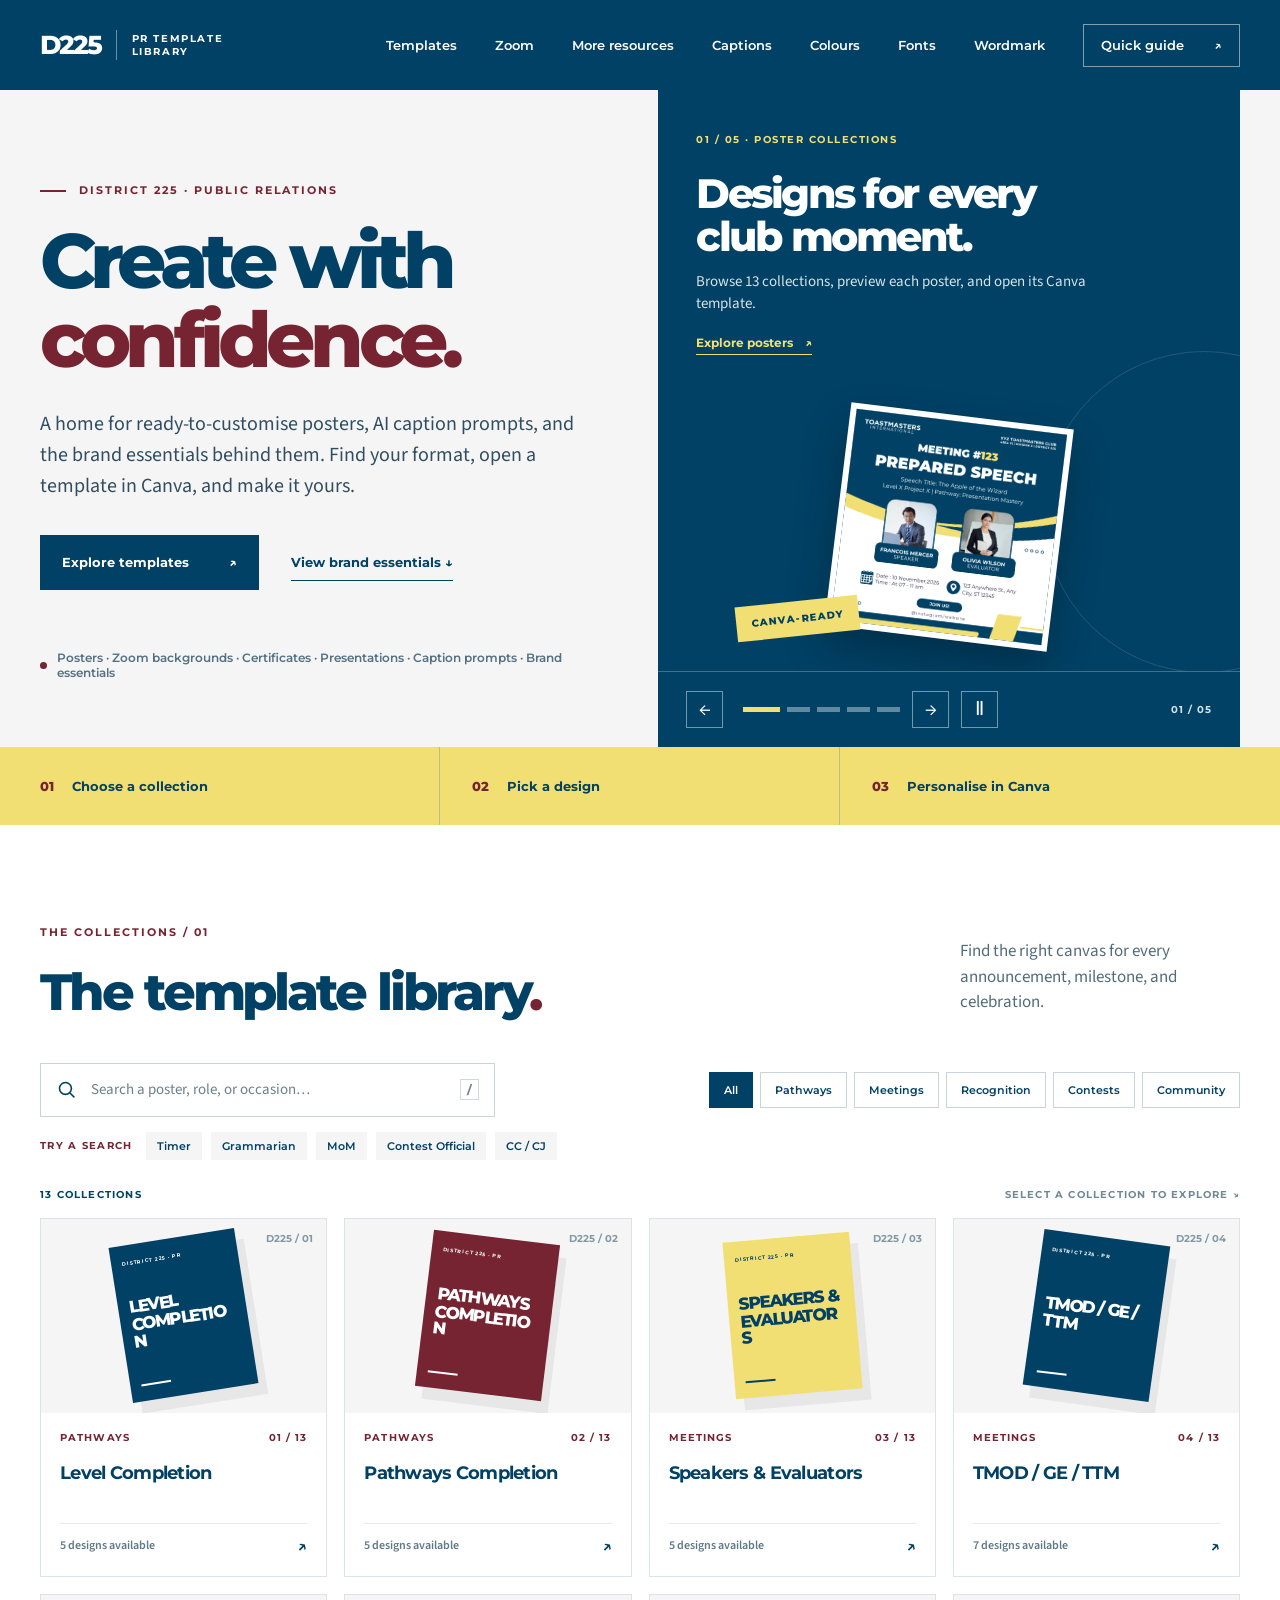
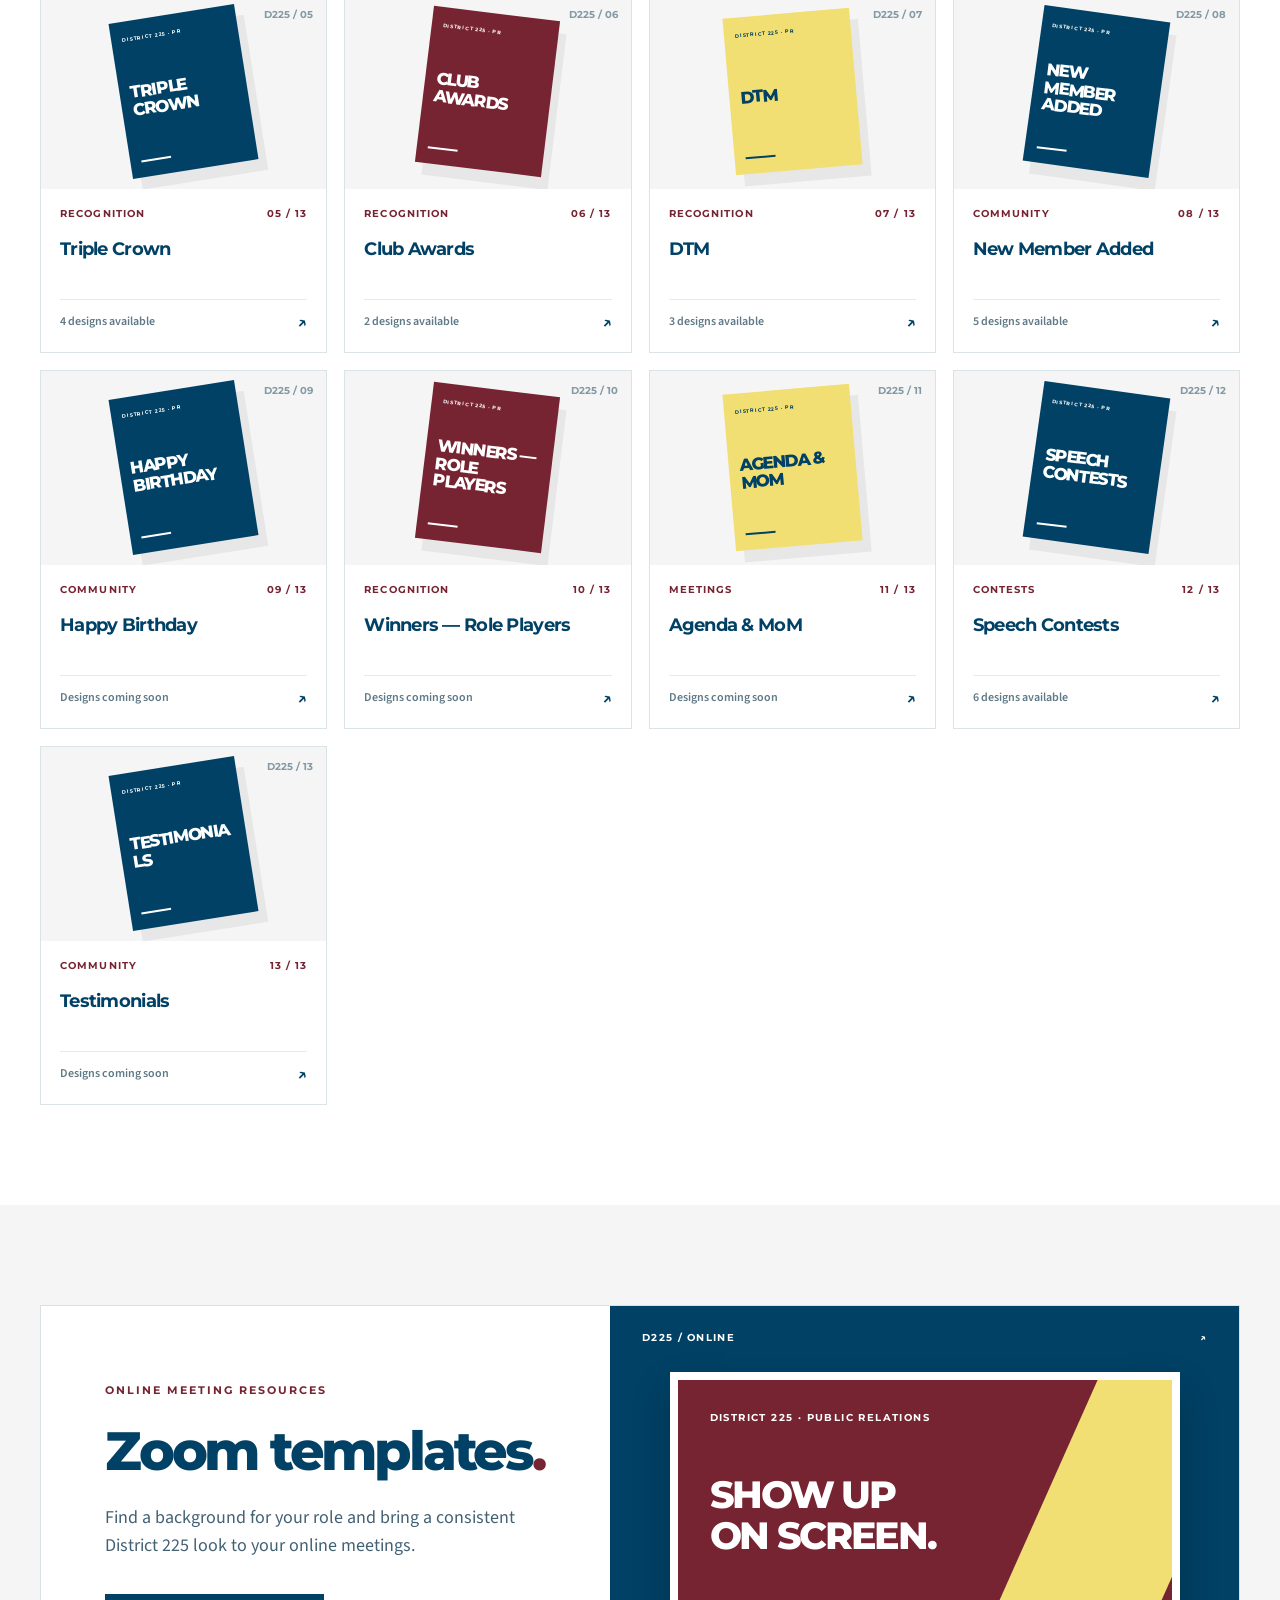
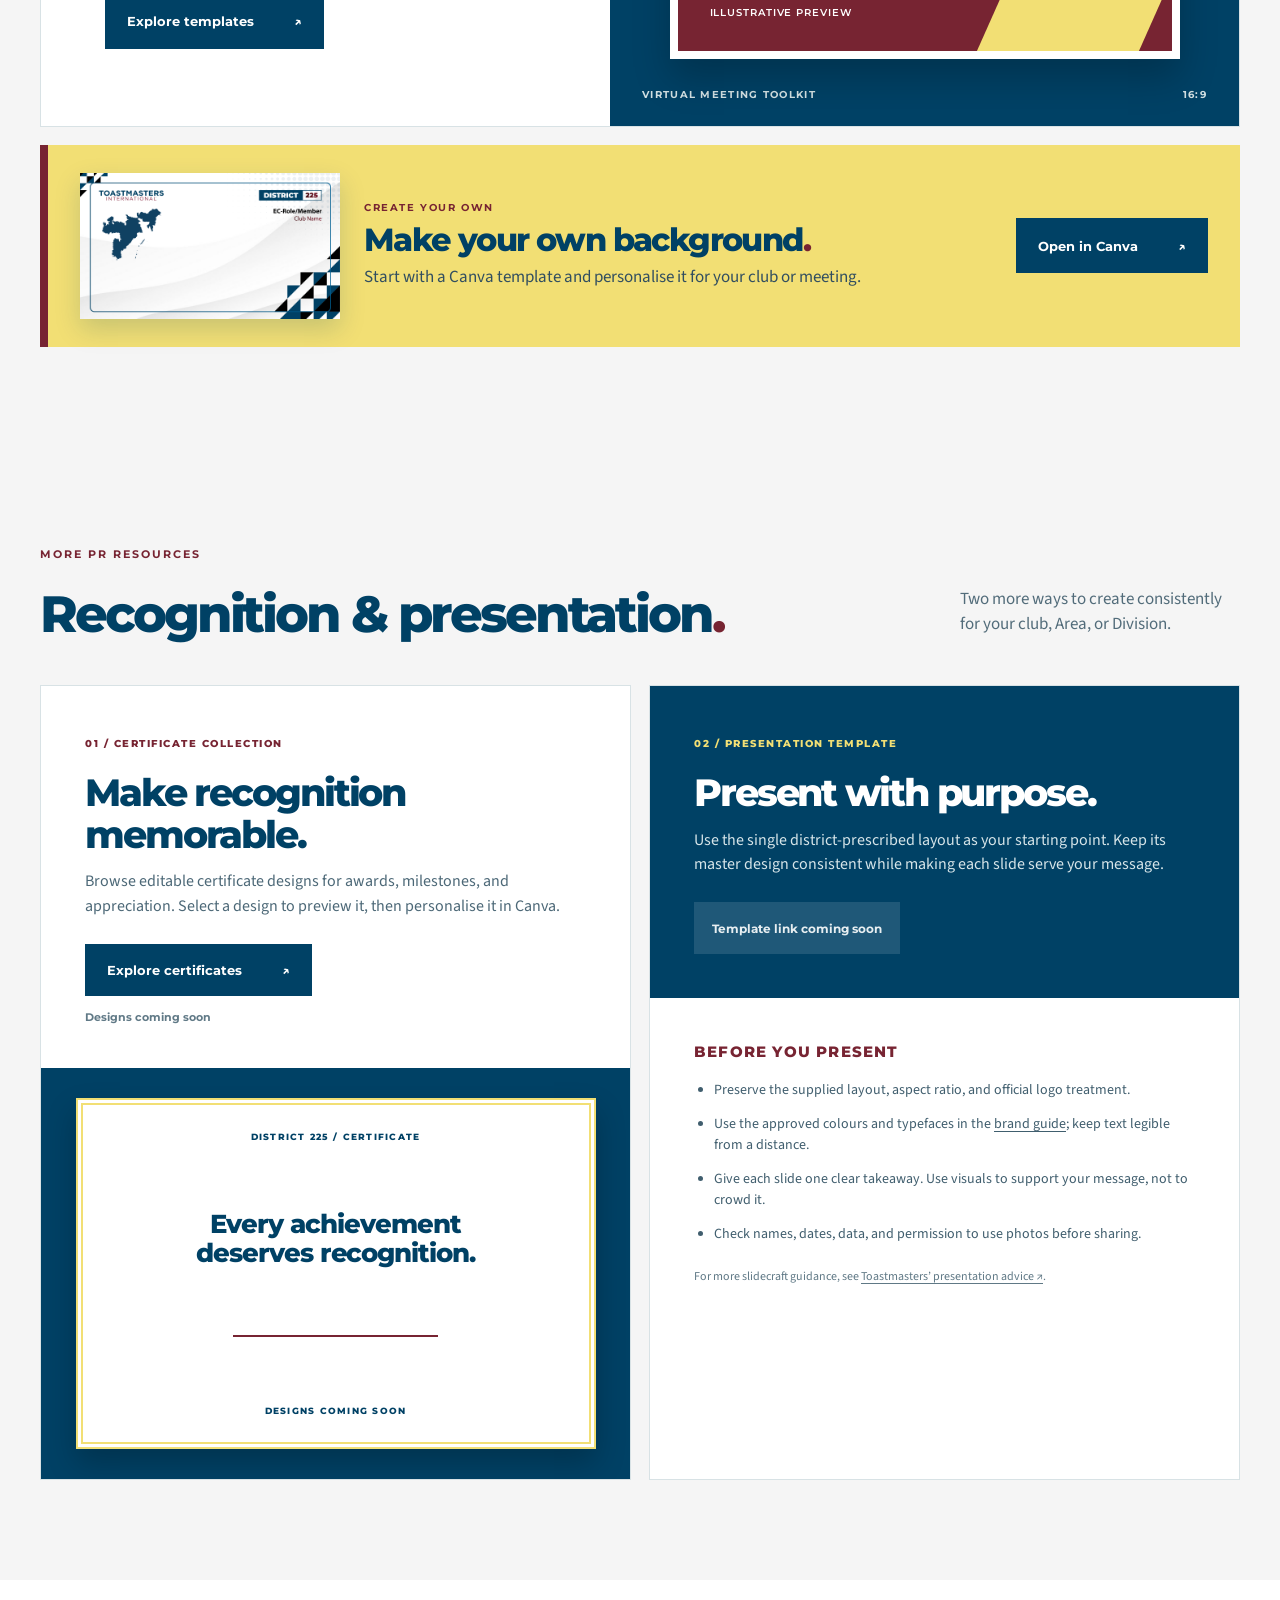
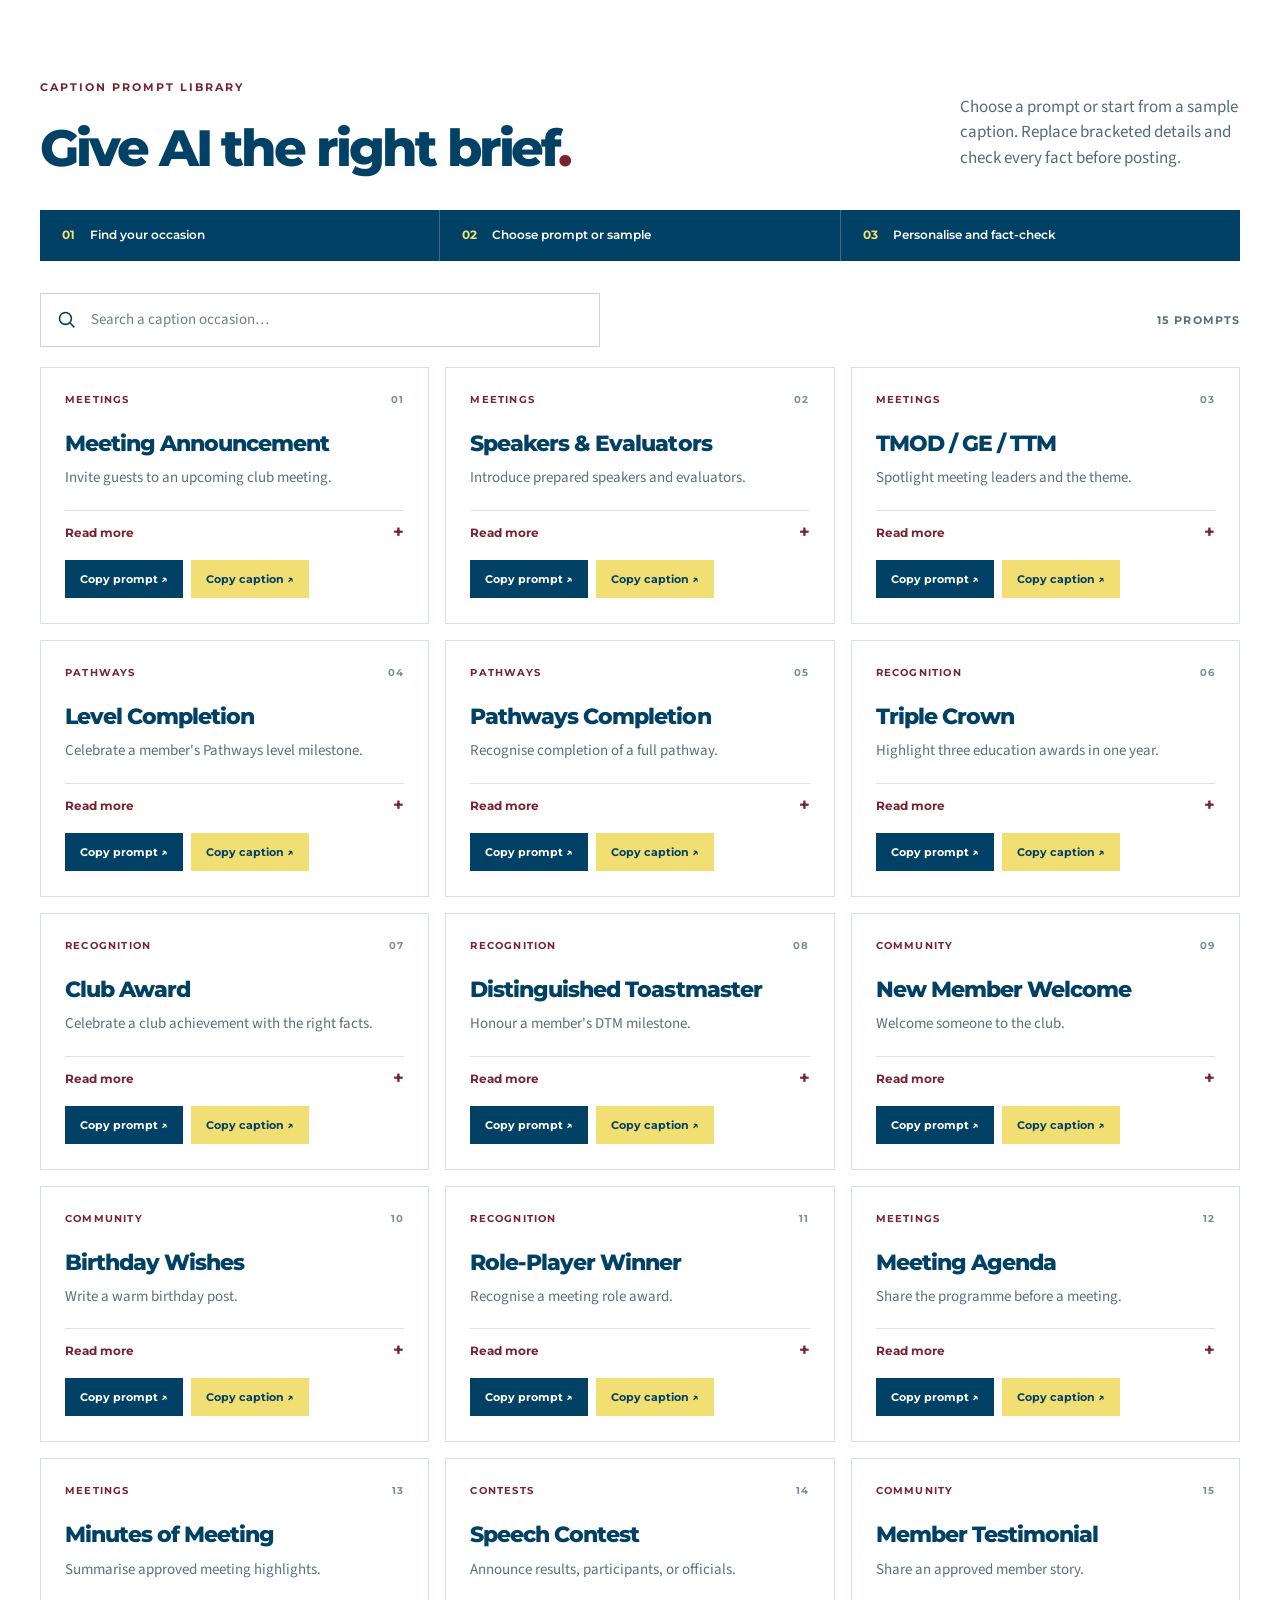
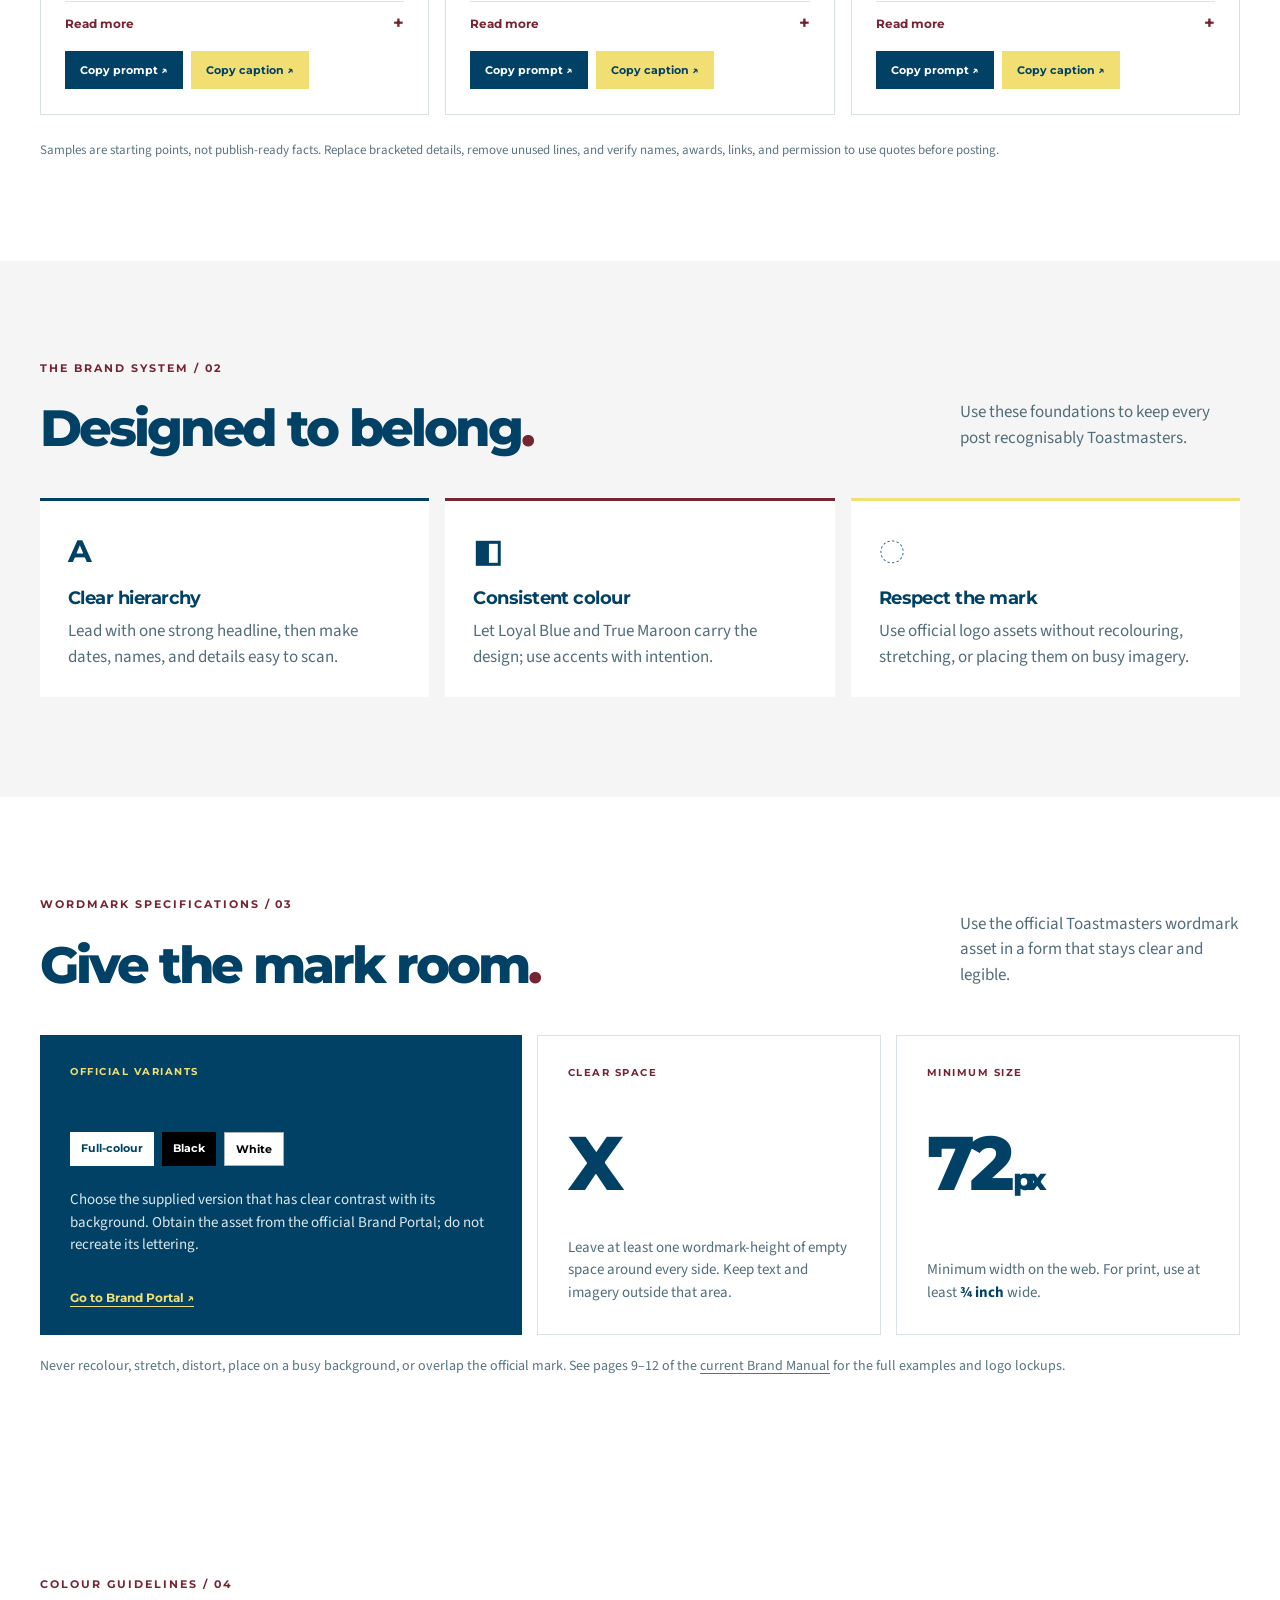
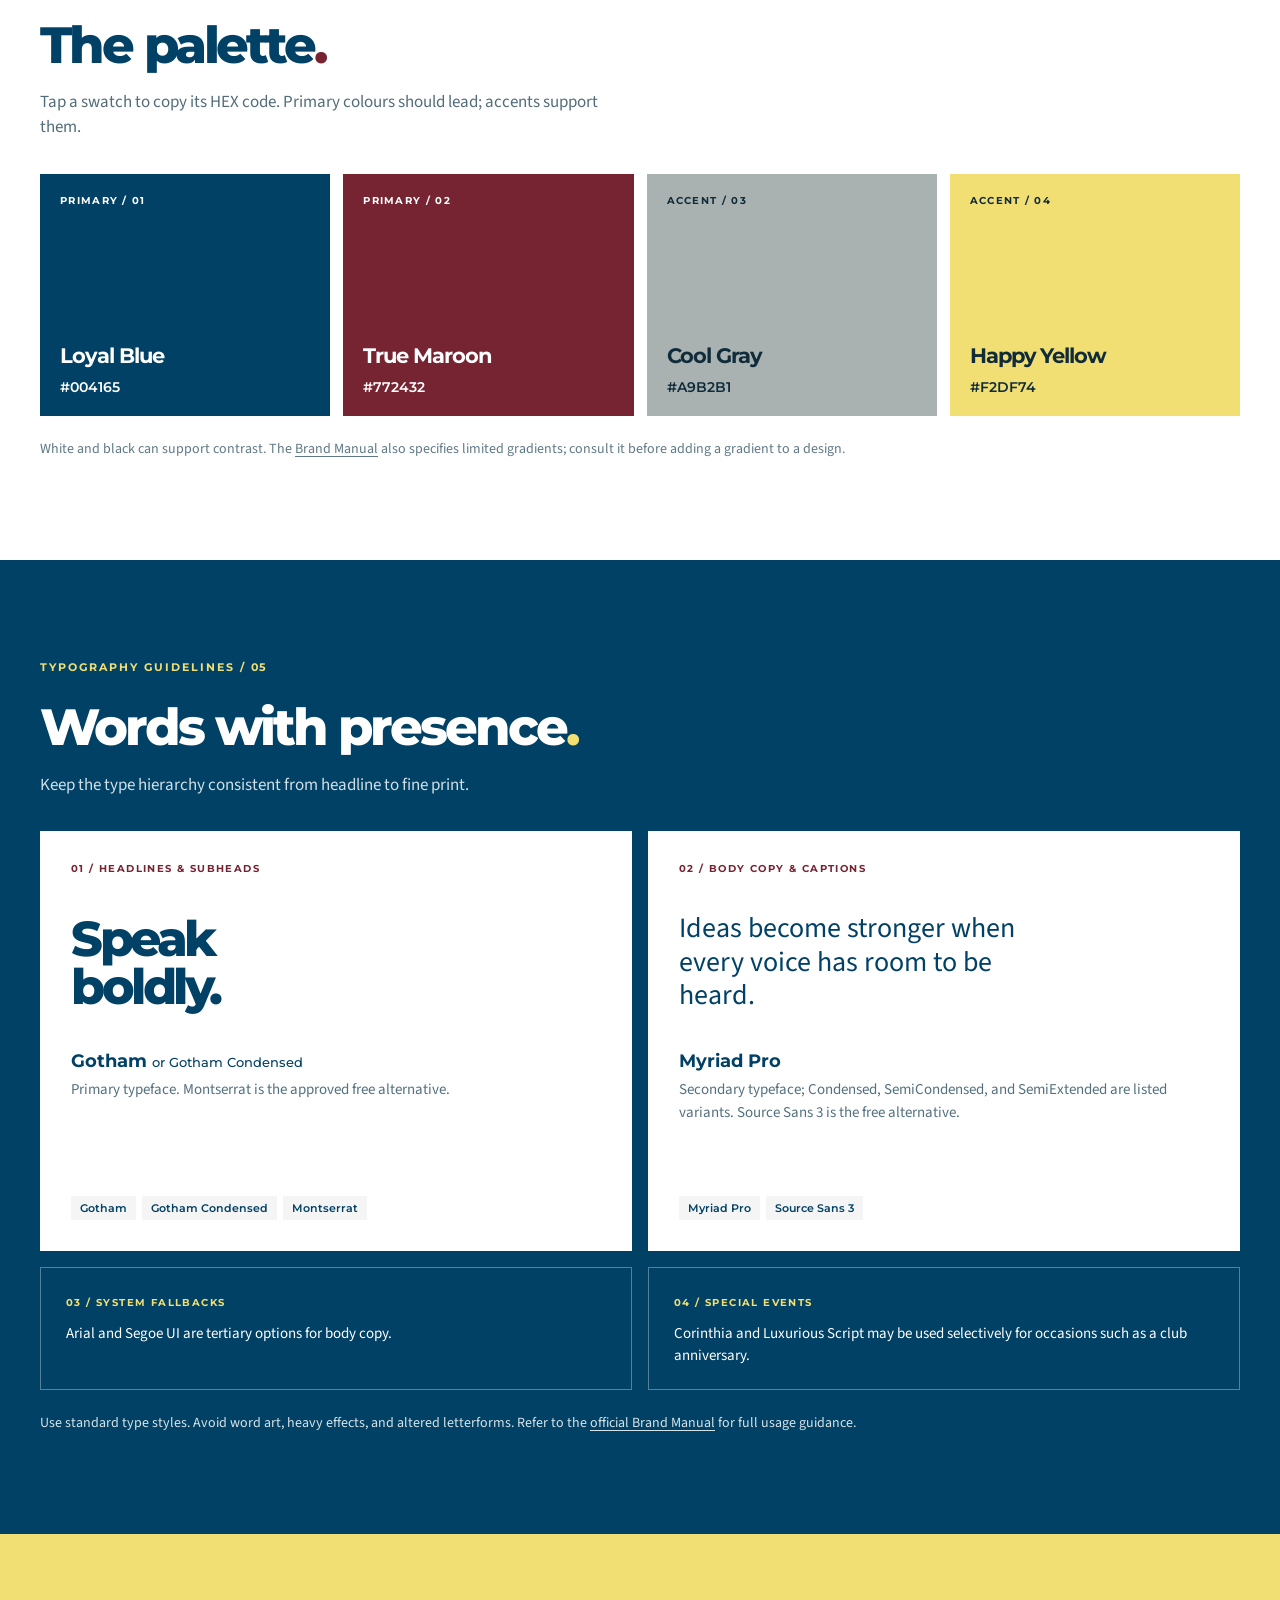
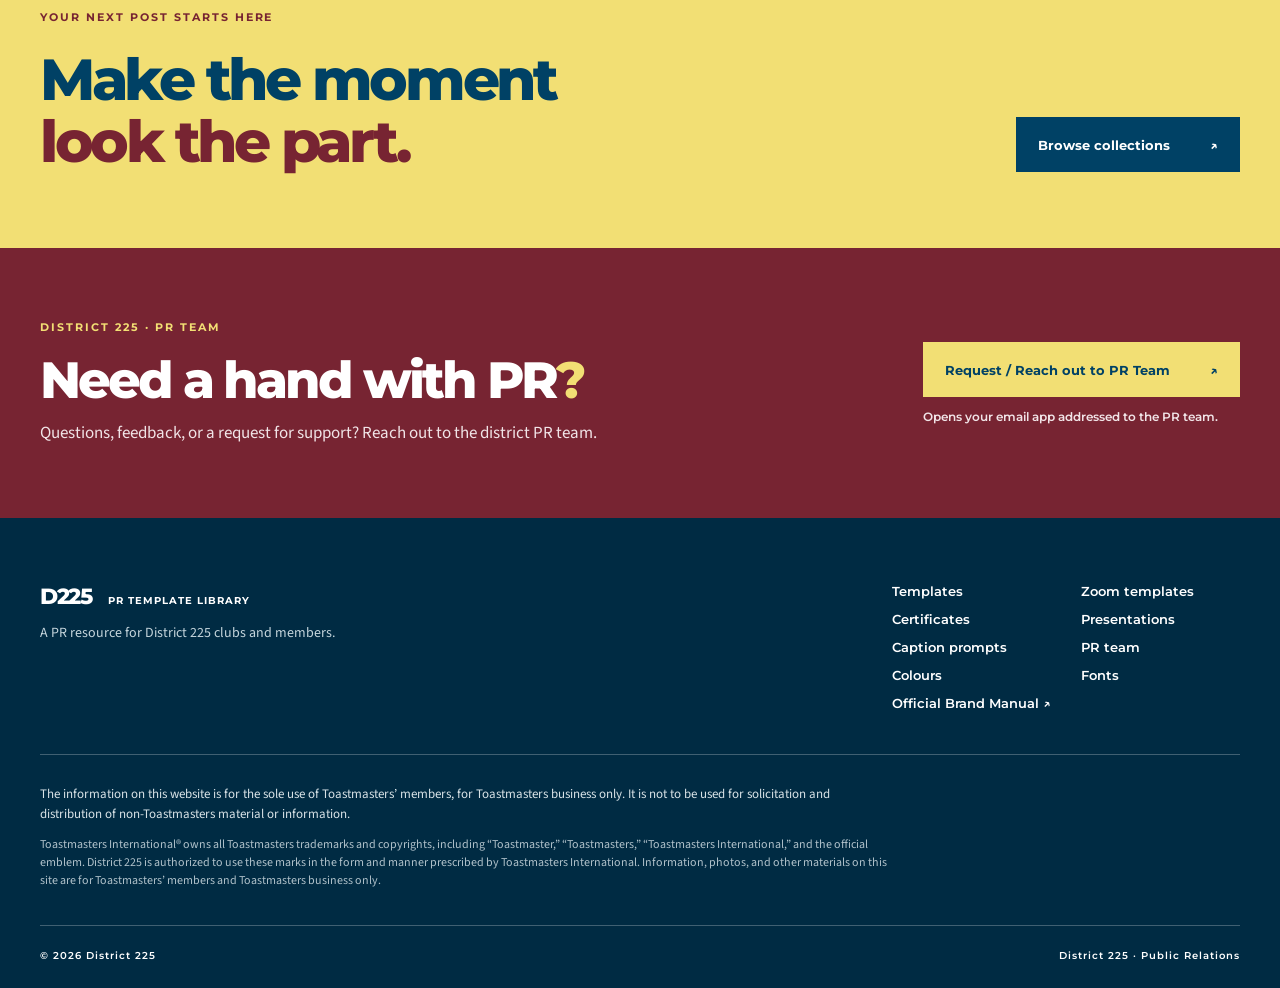
==== commit 4574daac: "Add sample captions and two-view caption cards" ====
--- a/index.html
+++ b/index.html
@@ -164,16 +164,16 @@
       <div class="shell">
         <div class="section-heading">
           <div><p class="eyebrow eyebrow-dark">CAPTION PROMPT LIBRARY</p><h2 id="prompt-heading">Give AI the right brief<span class="period">.</span></h2></div>
-          <p>Choose a prompt, replace the bracketed details, and review the generated caption before posting.</p>
-        </div>
-        <div class="prompt-how" aria-label="How to use caption prompts"><span><b>01</b> Find your occasion</span><span><b>02</b> Fill in the facts</span><span><b>03</b> Paste into your AI tool</span></div>
+          <p>Choose a prompt or start from a sample caption. Replace bracketed details and check every fact before posting.</p>
+        </div>
+        <div class="prompt-how" aria-label="How to use caption resources"><span><b>01</b> Find your occasion</span><span><b>02</b> Choose prompt or sample</span><span><b>03</b> Personalise and fact-check</span></div>
         <div class="prompt-toolbar">
           <label class="search-wrap prompt-search" for="prompt-search"><svg viewBox="0 0 24 24" width="21" height="21" aria-hidden="true"><circle cx="10.8" cy="10.8" r="6.8" fill="none" stroke="currentColor" stroke-width="1.8"/><path d="m16 16 5 5" fill="none" stroke="currentColor" stroke-width="1.8"/></svg><input id="prompt-search" type="search" placeholder="Search a caption occasion…" autocomplete="off"></label>
           <span id="prompt-count" aria-live="polite"></span>
         </div>
         <div id="prompt-grid" class="prompt-grid"></div>
         <p id="prompt-empty" class="prompt-empty" hidden>No prompts found. Try another keyword.</p>
-        <p class="prompt-footnote">AI-generated captions need a human fact-check. Verify names, awards, links, and permission to use quotes before publishing.</p>
+        <p class="prompt-footnote">Samples are starting points, not publish-ready facts. Replace bracketed details, remove unused lines, and verify names, awards, links, and permission to use quotes before posting.</p>
       </div>
     </section>
 
--- a/styles.css
+++ b/styles.css
@@ -95,8 +95,19 @@
 .prompt-details summary::after{content:'+';float:right;font-size:18px;line-height:.8}
 .prompt-details[open] summary::after{content:'−'}
 .prompt-details p{font-size:13px;line-height:1.55;white-space:pre-wrap;color:#375667;background:var(--pale);padding:16px;margin:14px 0 0;overflow-wrap:anywhere}
+.prompt-switch{display:grid;grid-template-columns:repeat(2,minmax(0,1fr));padding:4px;background:#e8eff1;margin-top:17px;gap:4px}
+.prompt-switch-tab{border:0;background:transparent;color:#526d79;padding:11px 7px;font:700 11px/1.3 var(--heading);transition:background-color .2s,color .2s,box-shadow .2s}
+.prompt-switch-tab[aria-selected="true"]{background:#fff;color:var(--blue);box-shadow:0 2px 7px rgba(0,65,101,.12)}
+.prompt-slide[hidden]{display:none}
+.prompt-slide{margin-top:13px}
+.prompt-slide-label{display:block;color:var(--maroon);font:800 9px/1.4 var(--heading);letter-spacing:.1em}
+.prompt-details .prompt-slide p{margin-top:7px}
+.prompt-actions{display:flex;flex-wrap:wrap;gap:8px;margin-top:20px}
 .prompt-copy{align-self:flex-start;margin-top:20px;border:0;background:var(--blue);color:#fff;padding:12px 15px;font:700 11px var(--heading)}
 .prompt-copy:hover{background:var(--maroon)}
+.prompt-actions .prompt-copy{margin-top:0}
+.prompt-copy-caption{background:var(--yellow);color:var(--blue)}
+.prompt-copy-caption:hover{background:#ead566}
 .prompt-empty{padding:30px;background:var(--pale);color:#526d79}
 .prompt-footnote{font-size:13px;color:#5c7480;margin:26px 0 0}
 .pr-contact-section{background:var(--maroon);color:#fff;padding:72px 0}
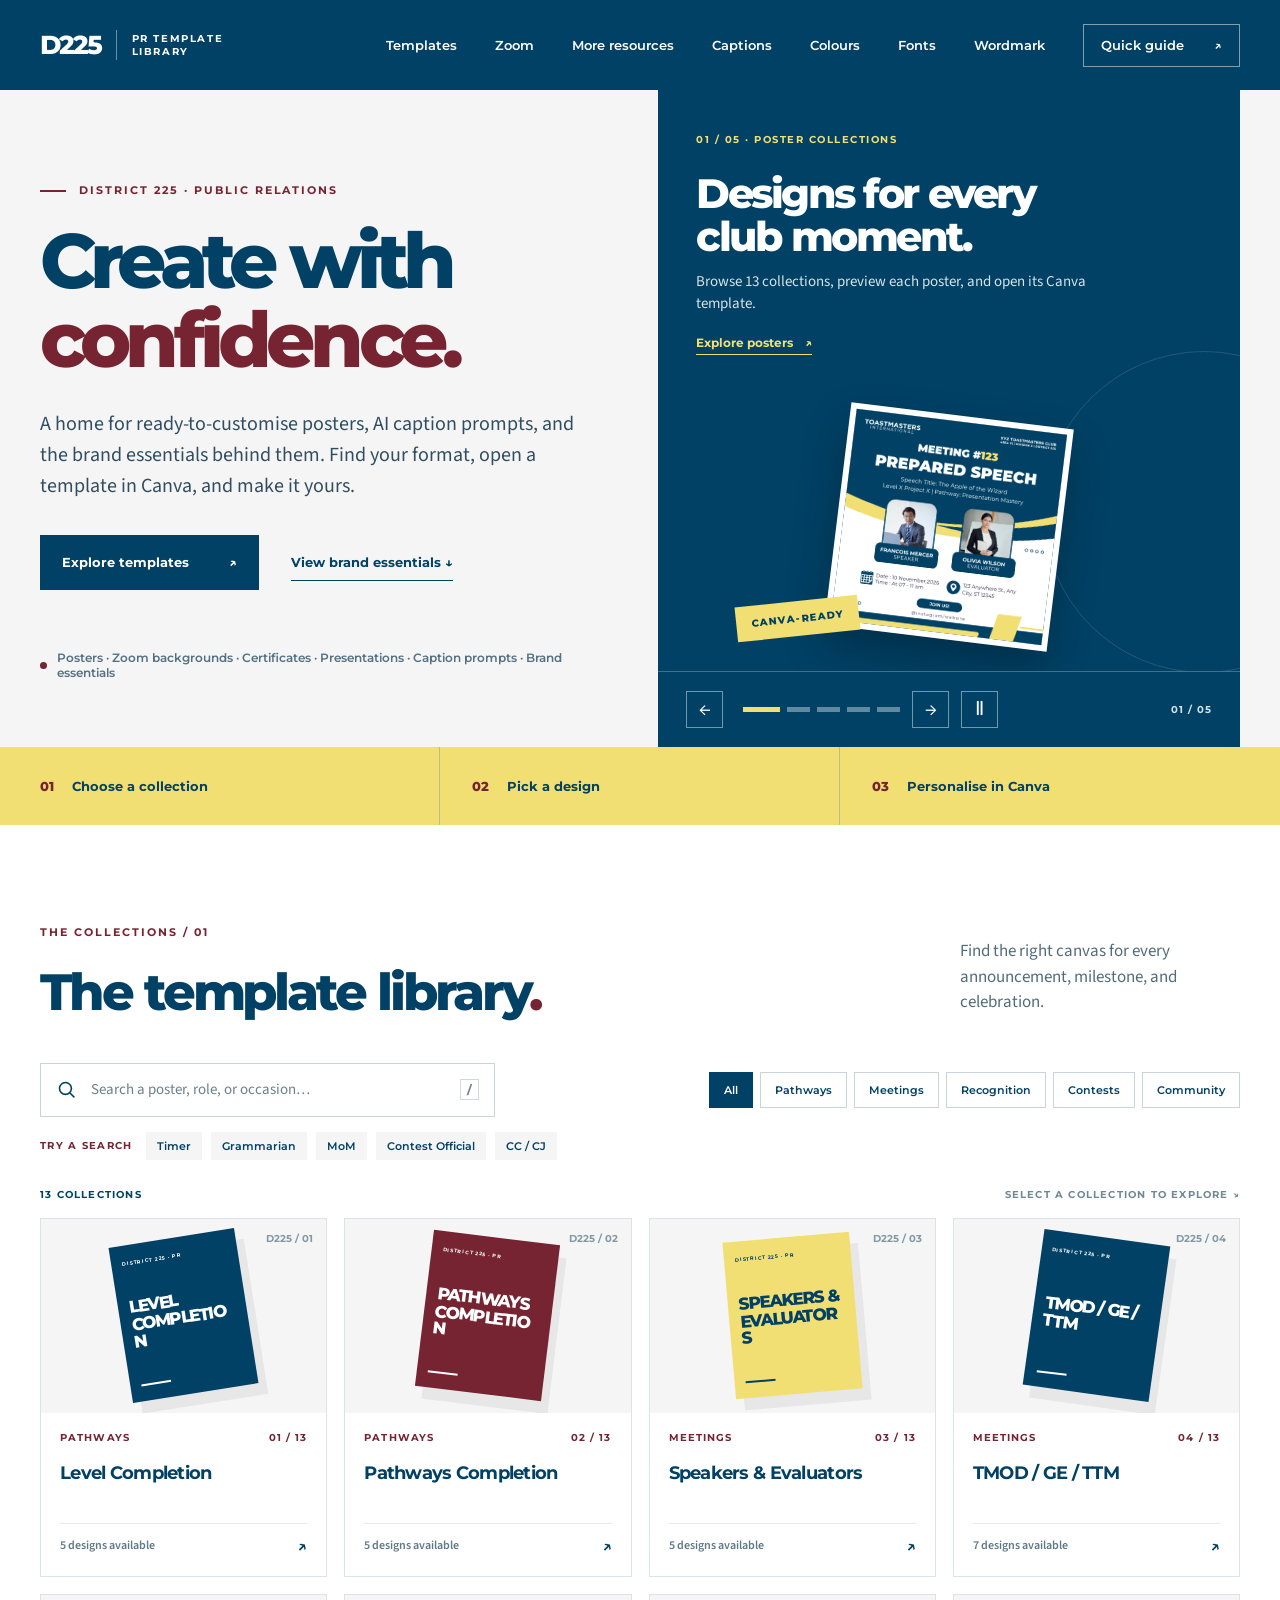
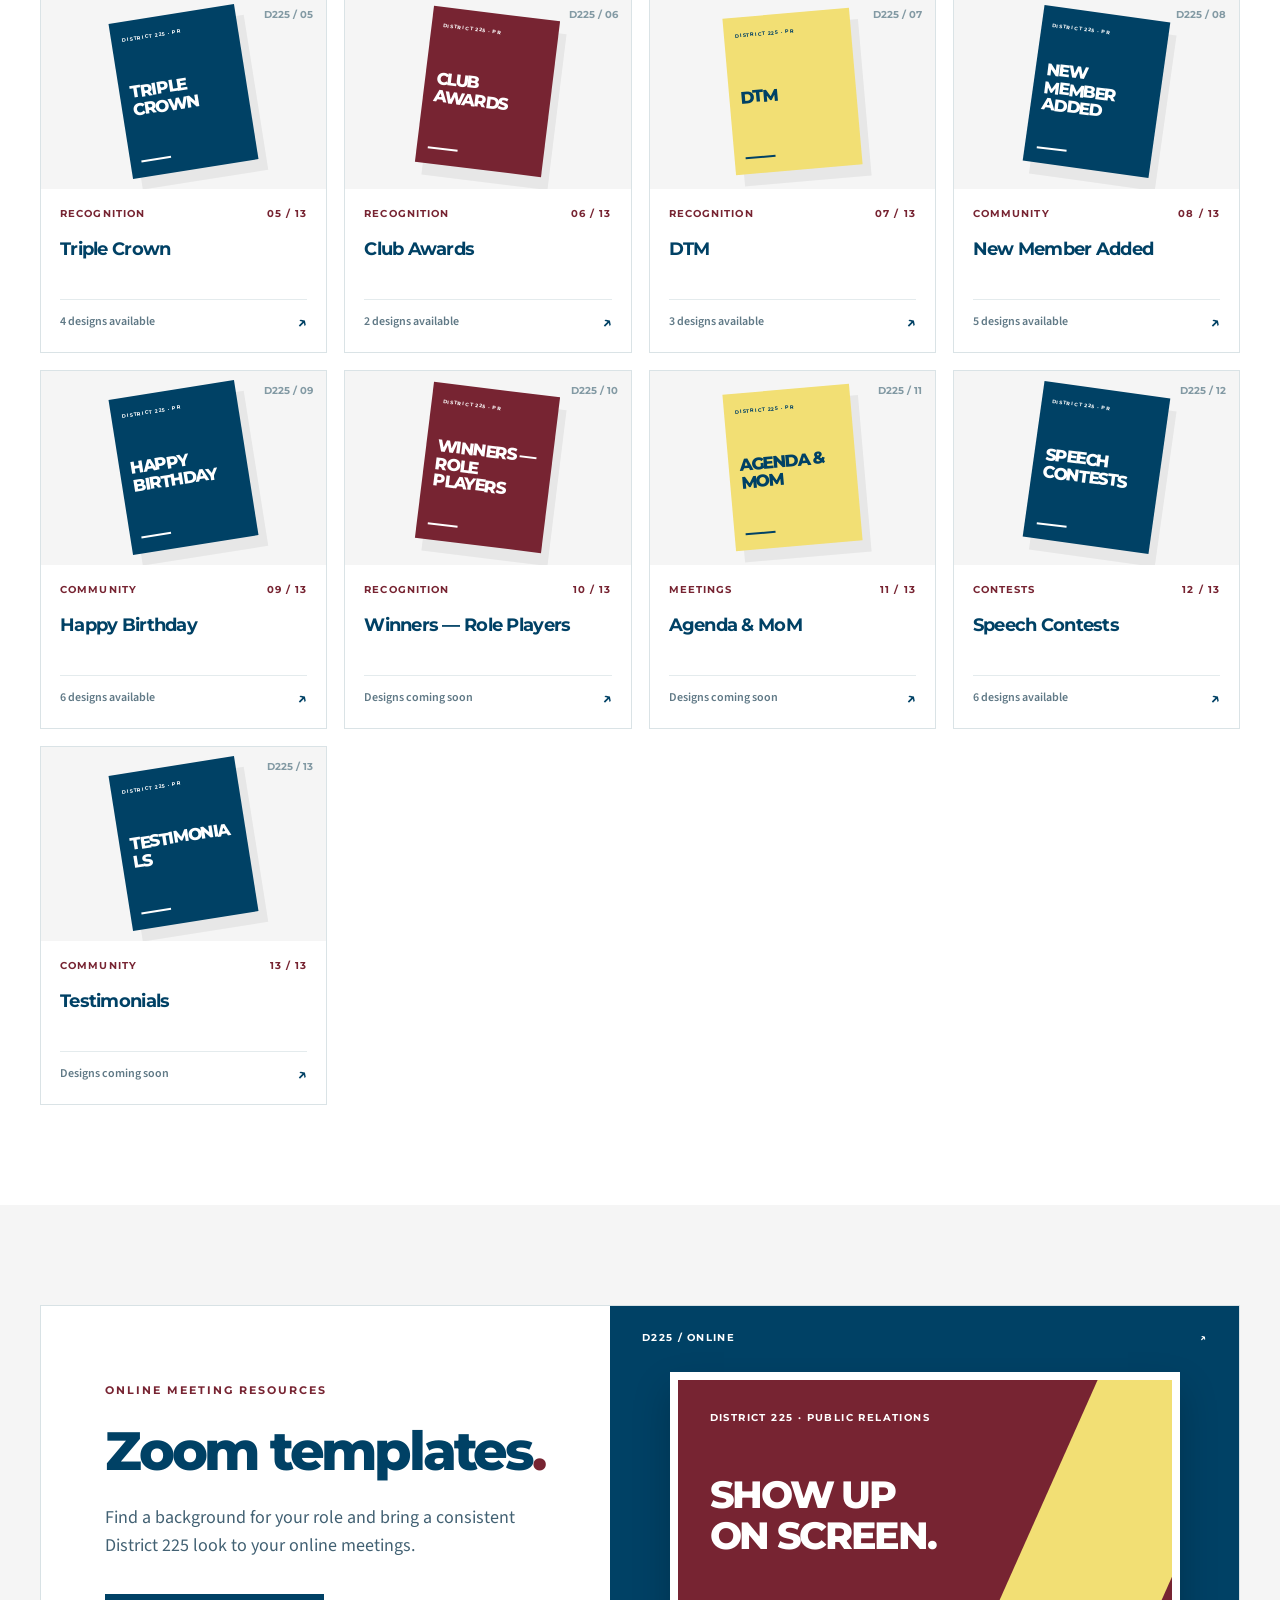
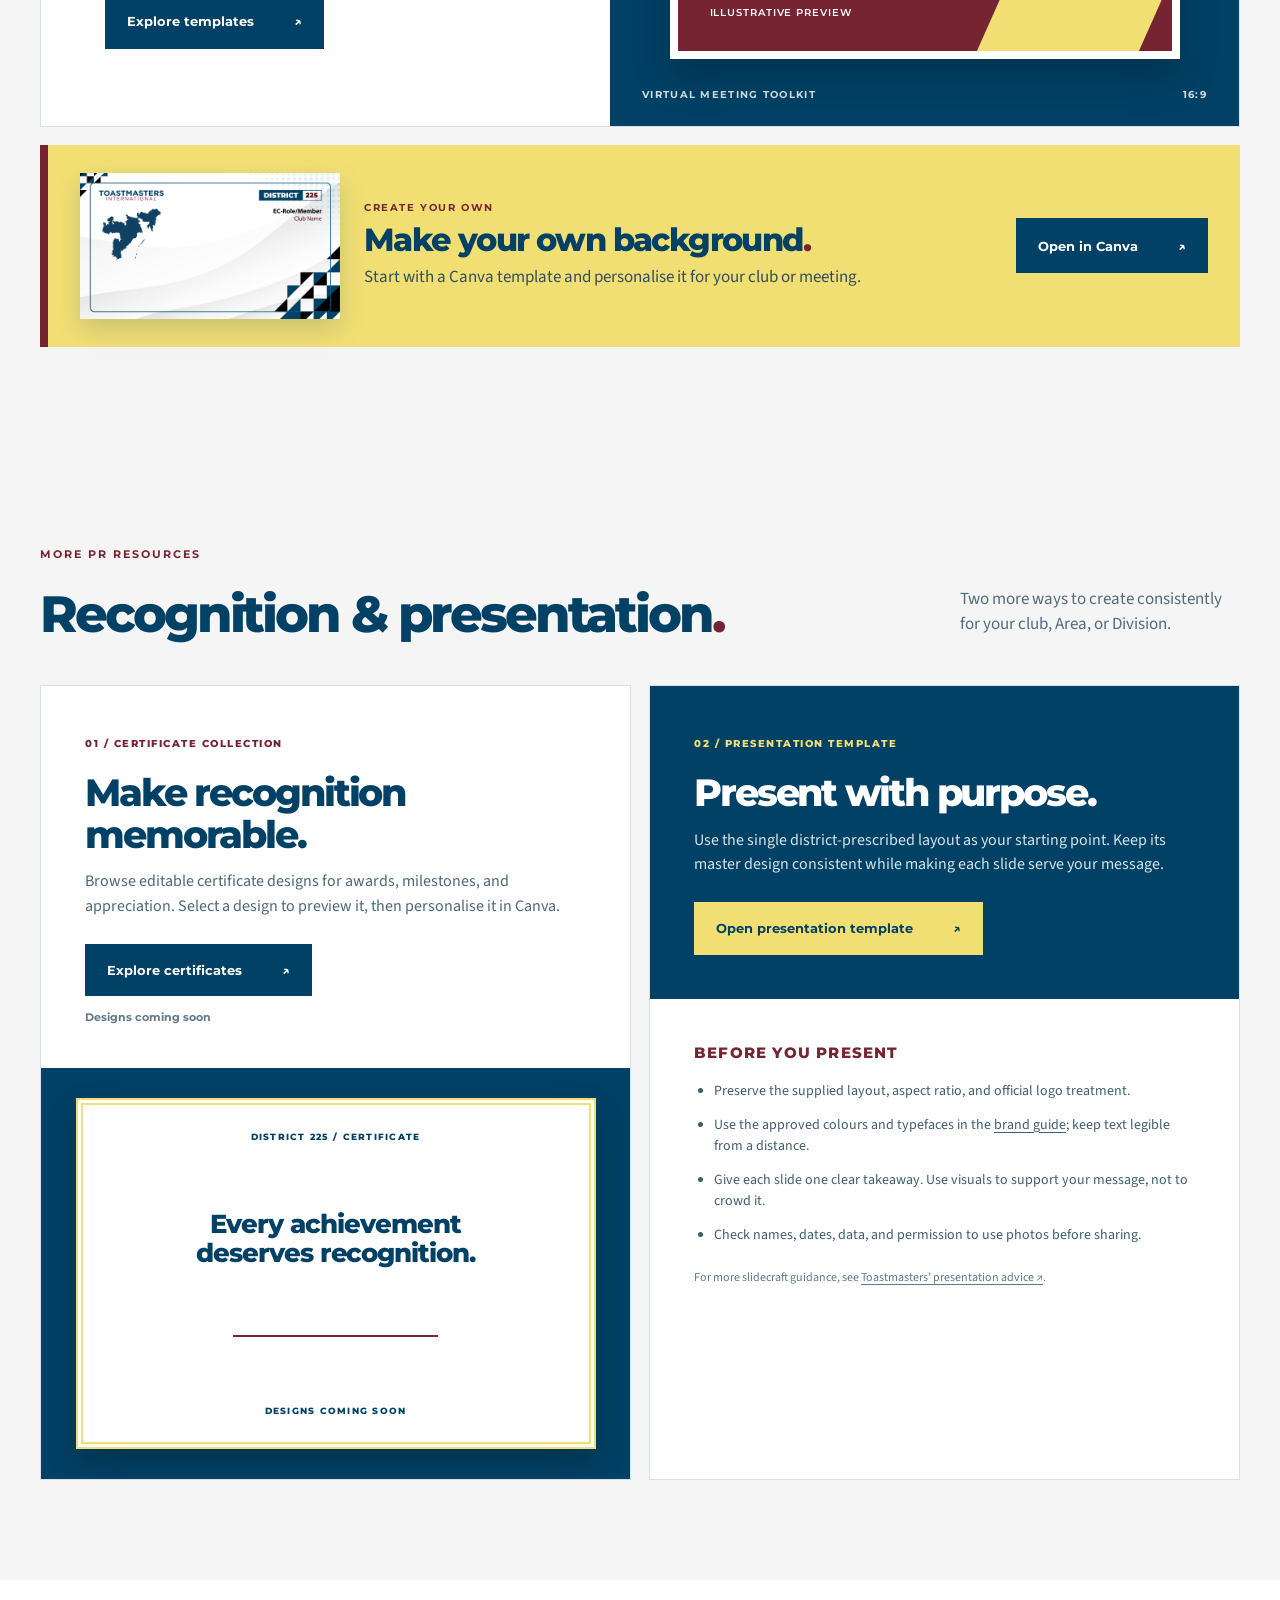
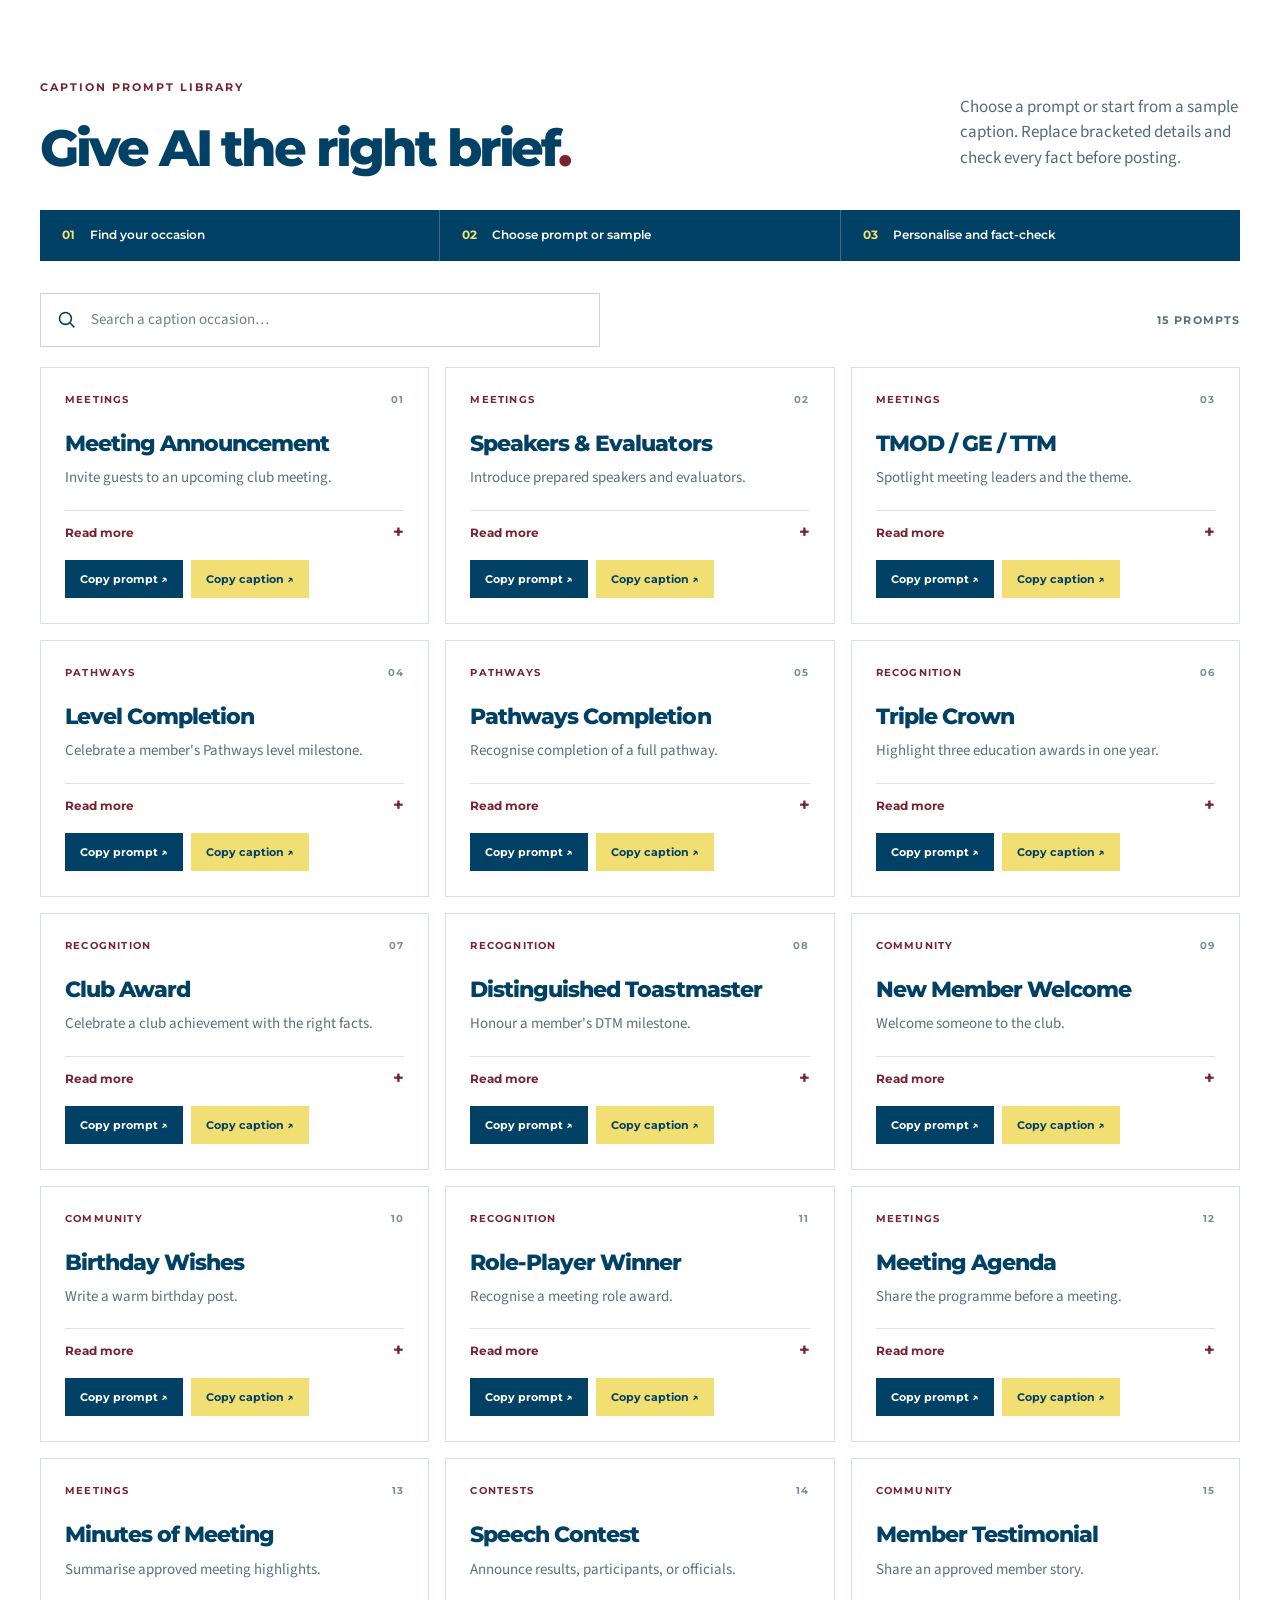
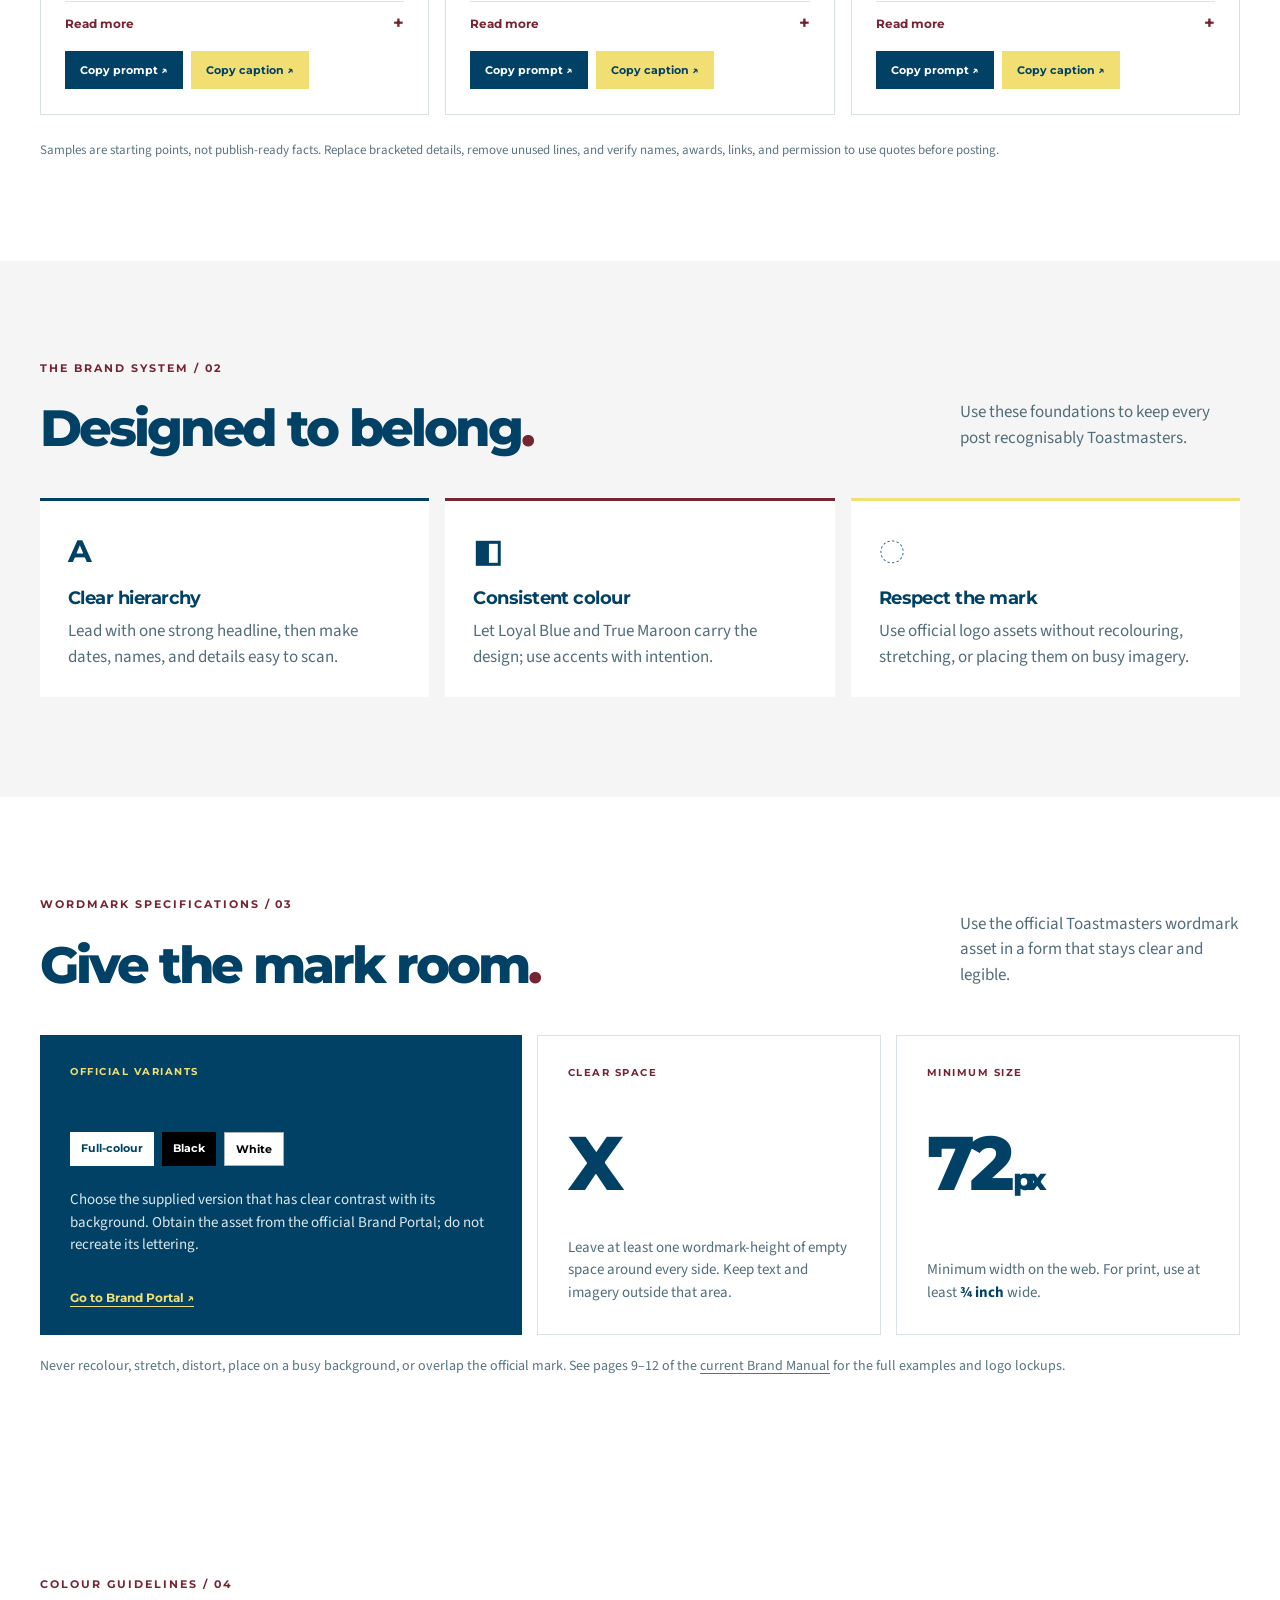
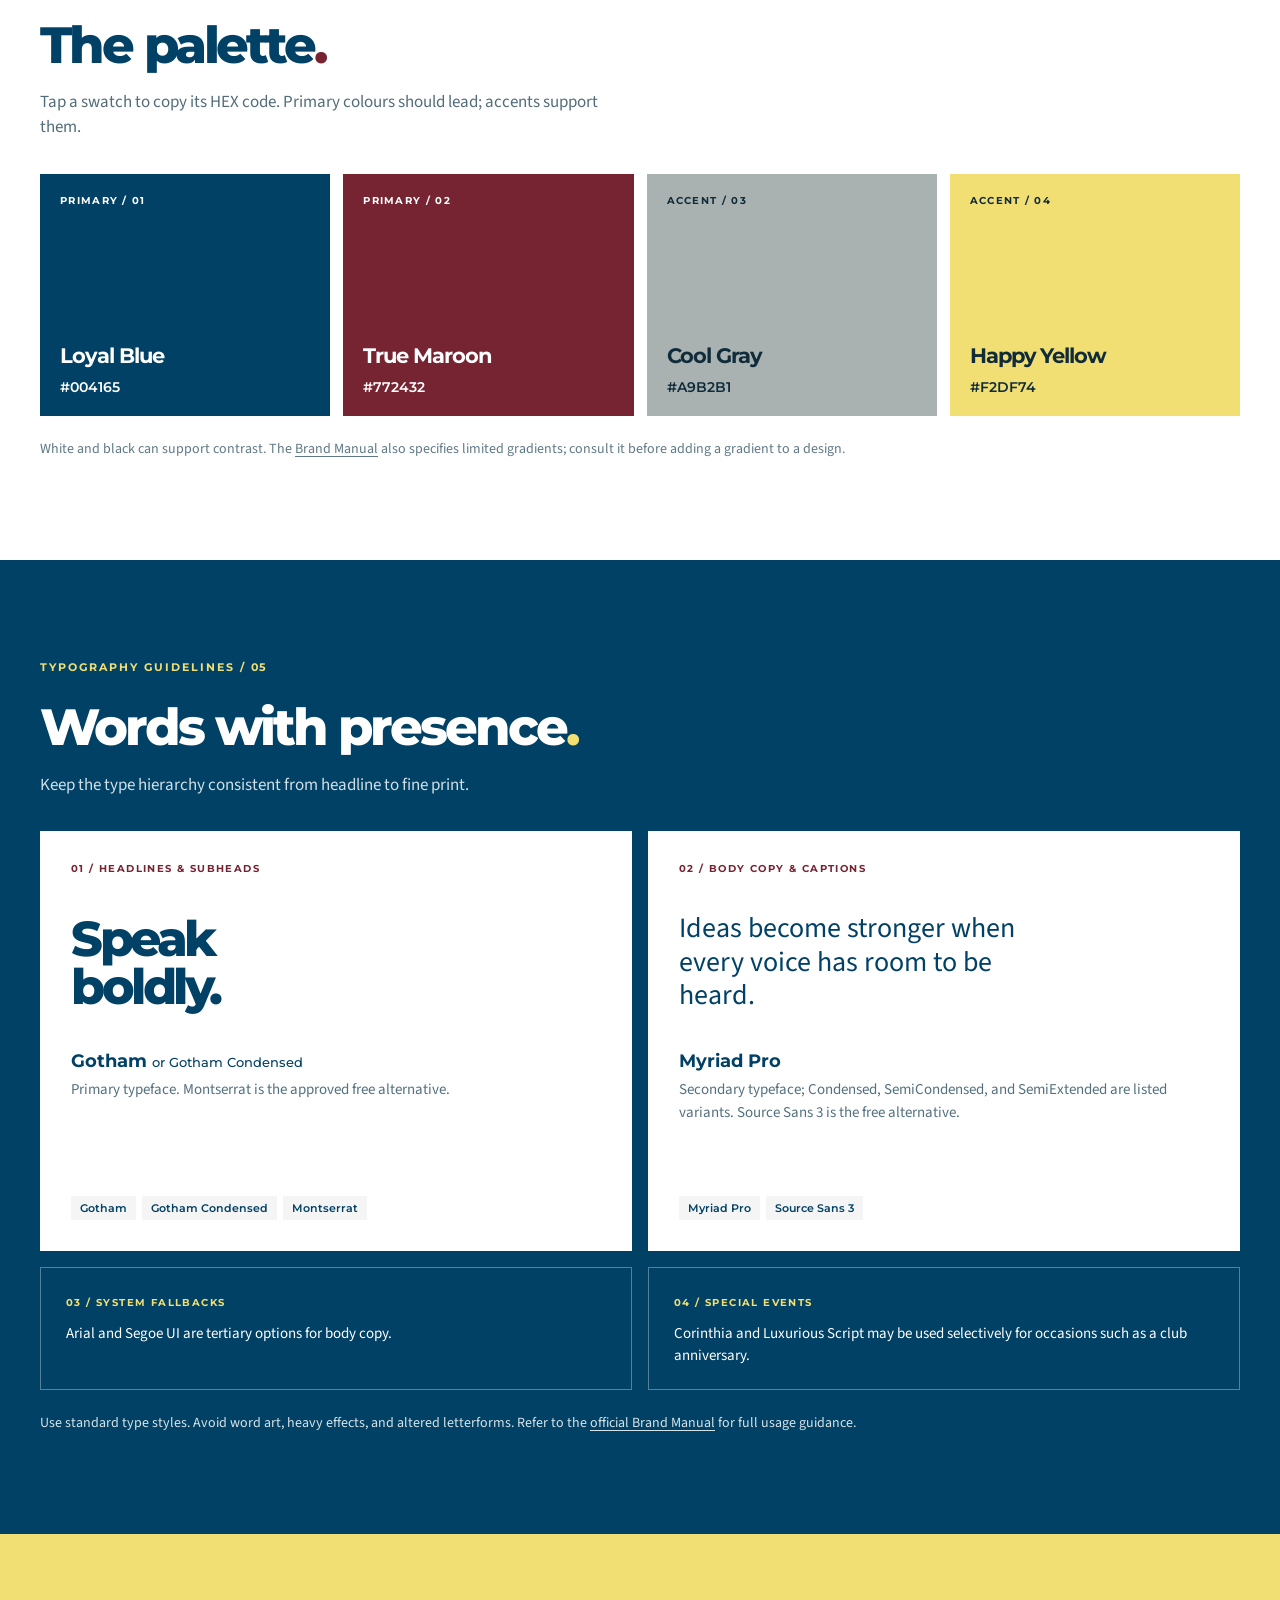
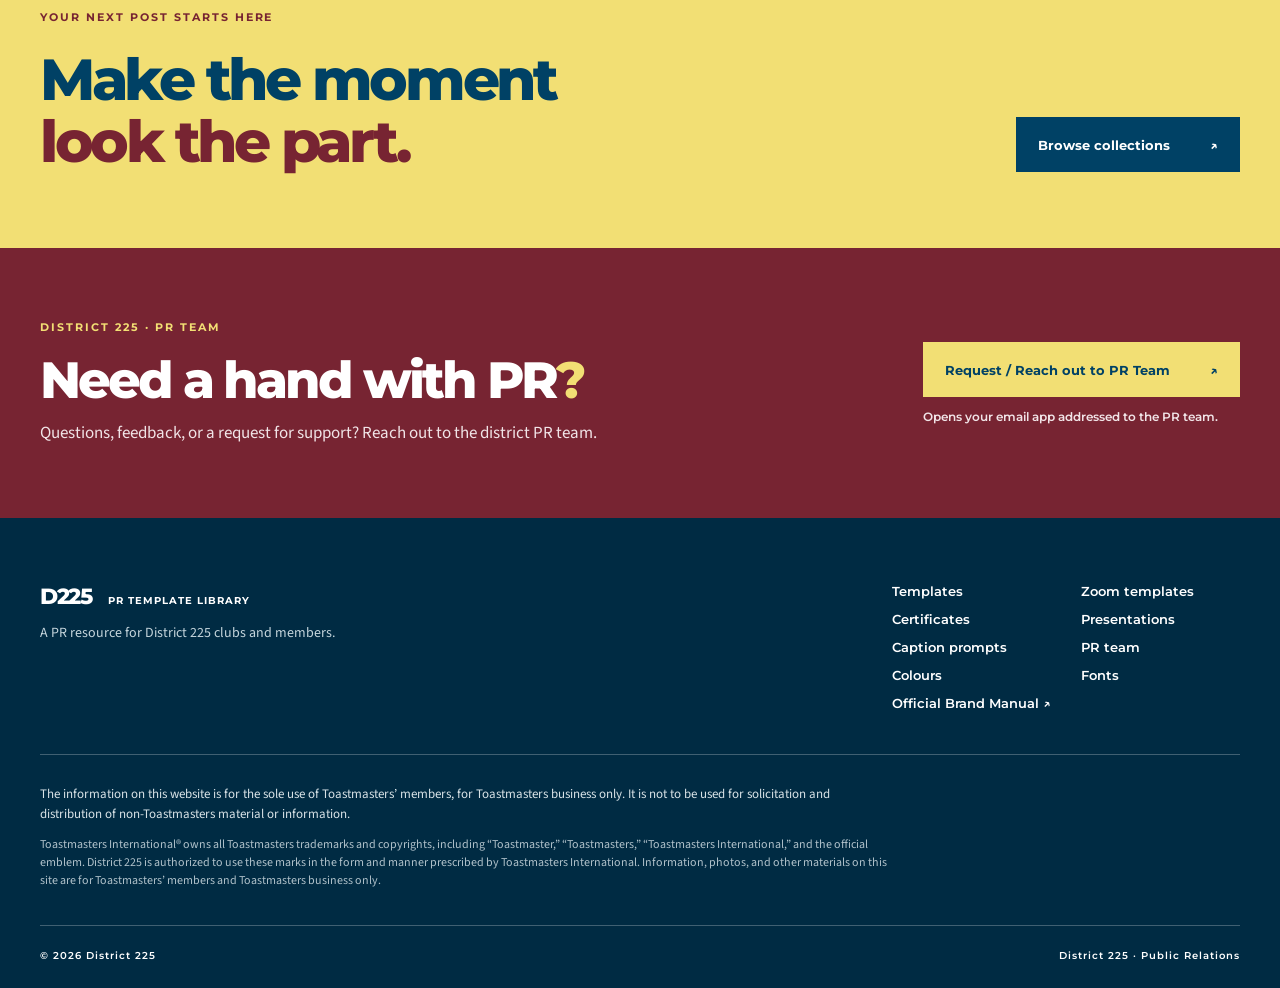
==== commit 816ce01b: "Add prescribed presentation Canva template" ====
--- a/index.html
+++ b/index.html
@@ -52,7 +52,7 @@
                 <div class="hero-slide-visual" aria-hidden="true"><div class="hero-brand-preview"><span>THE BRAND SYSTEM</span><strong>Clear. Consistent.<br>Toastmasters.</strong><div class="hero-brand-swatches"><i></i><i></i><i></i><i></i></div></div></div>
               </article>
               <article class="hero-slide" aria-roledescription="slide" aria-label="5 of 5: Certificates and presentations" aria-hidden="true" inert>
-                <div class="hero-slide-copy"><span class="hero-slide-index">05 / 05 · NEW RESOURCES</span><h2>Recognise. Present. Inspire.</h2><p>Explore the certificate collection and find the district-prescribed presentation layout. Templates are being added.</p><a href="#resources">See what’s coming <span aria-hidden="true">↗</span></a></div>
+                <div class="hero-slide-copy"><span class="hero-slide-index">05 / 05 · NEW RESOURCES</span><h2>Recognise. Present. Inspire.</h2><p>Open the district-prescribed presentation template in Canva. Certificate designs are on their way.</p><a href="#resources">Explore resources <span aria-hidden="true">↗</span></a></div>
                 <div class="hero-slide-visual" aria-hidden="true"><div class="hero-resource-preview"><span>D225 / RESOURCES</span><strong>CERTIFICATES<br>&amp; SLIDES</strong><small>MORE WAYS TO CREATE ↗</small></div></div>
               </article>
             </div>
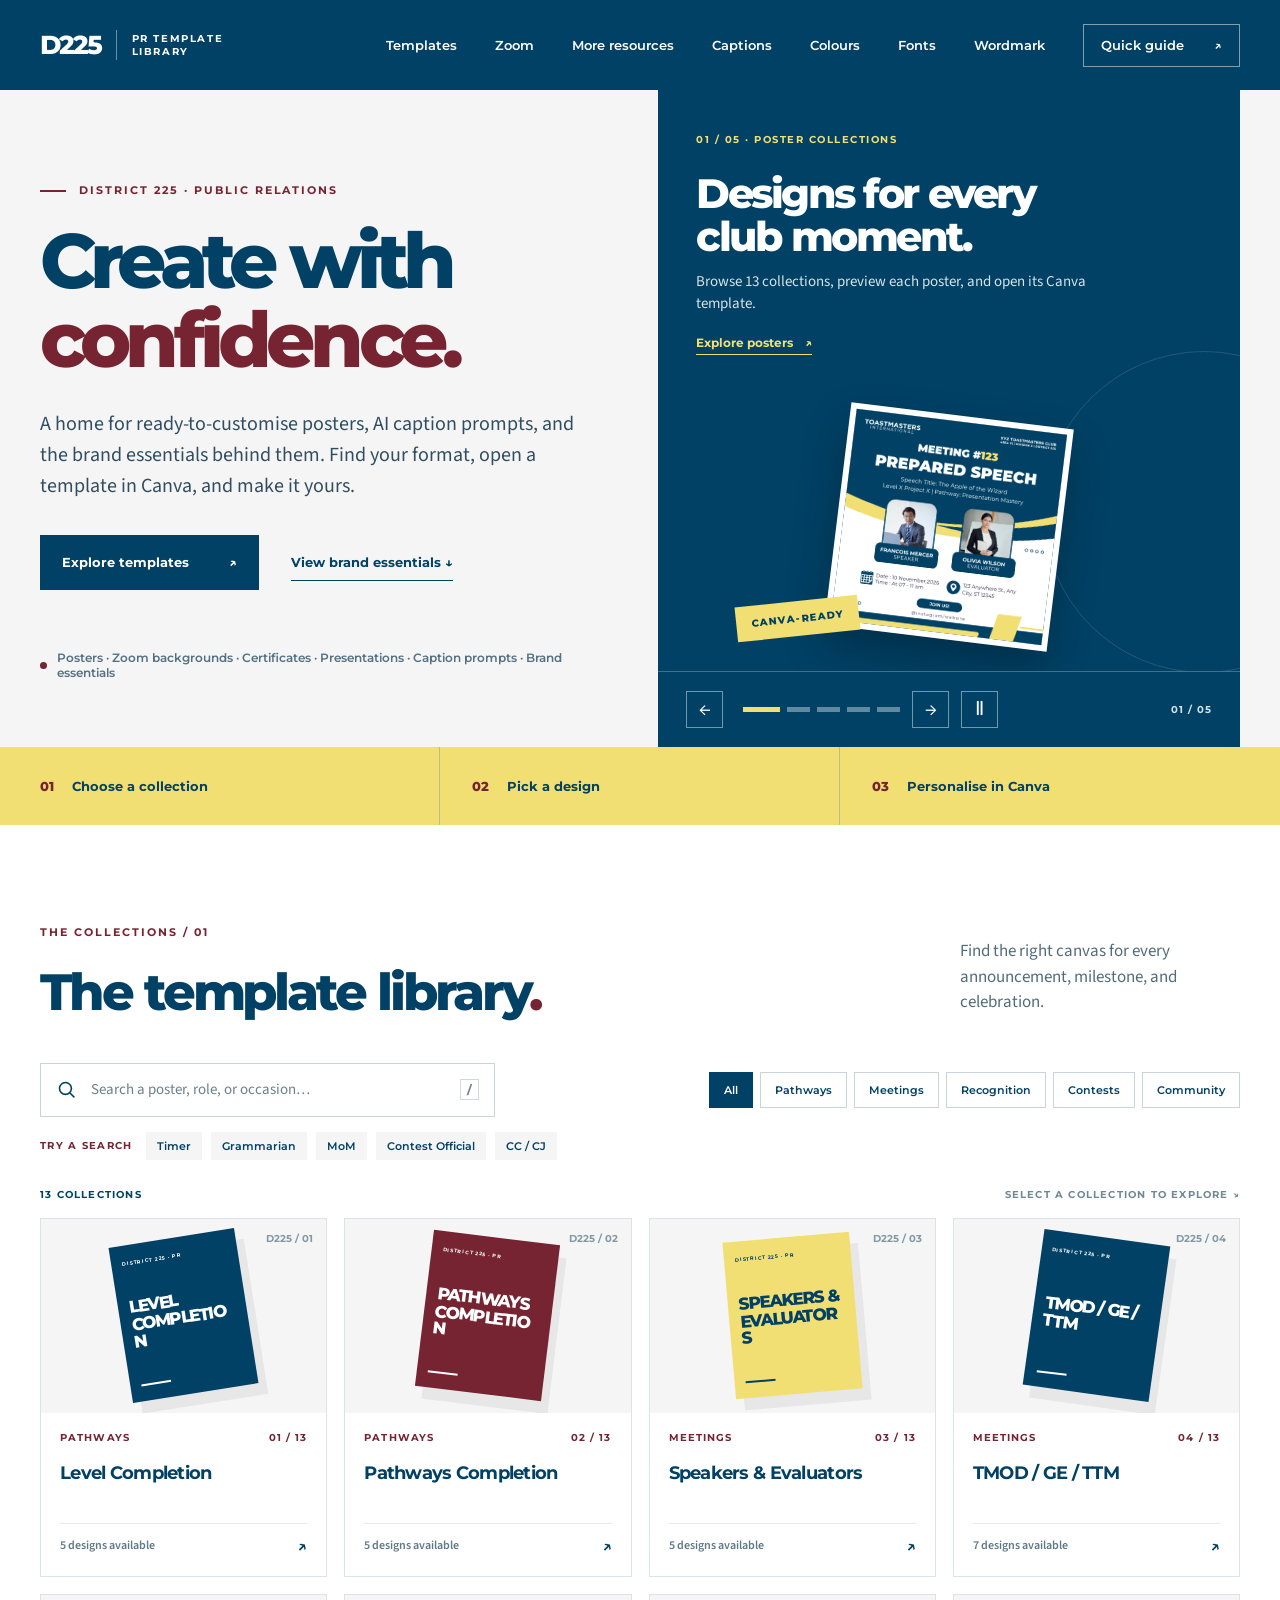
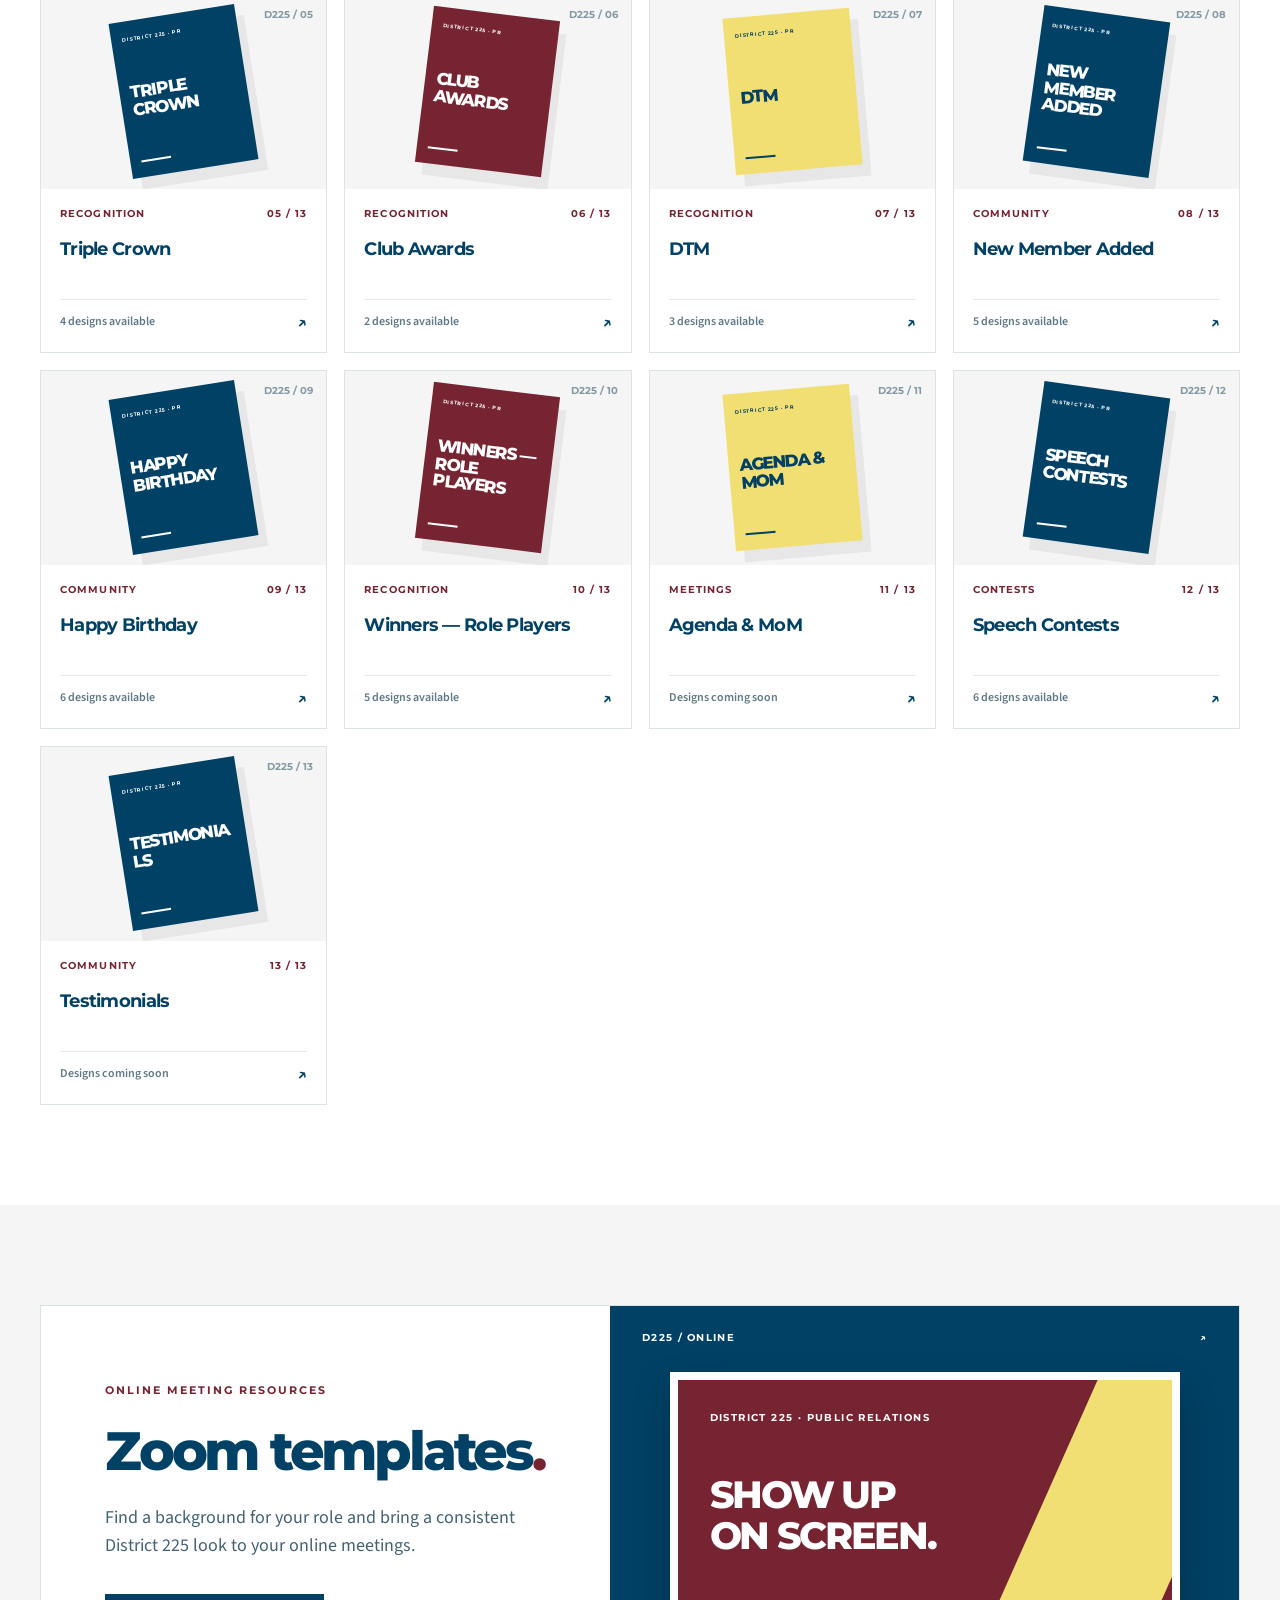
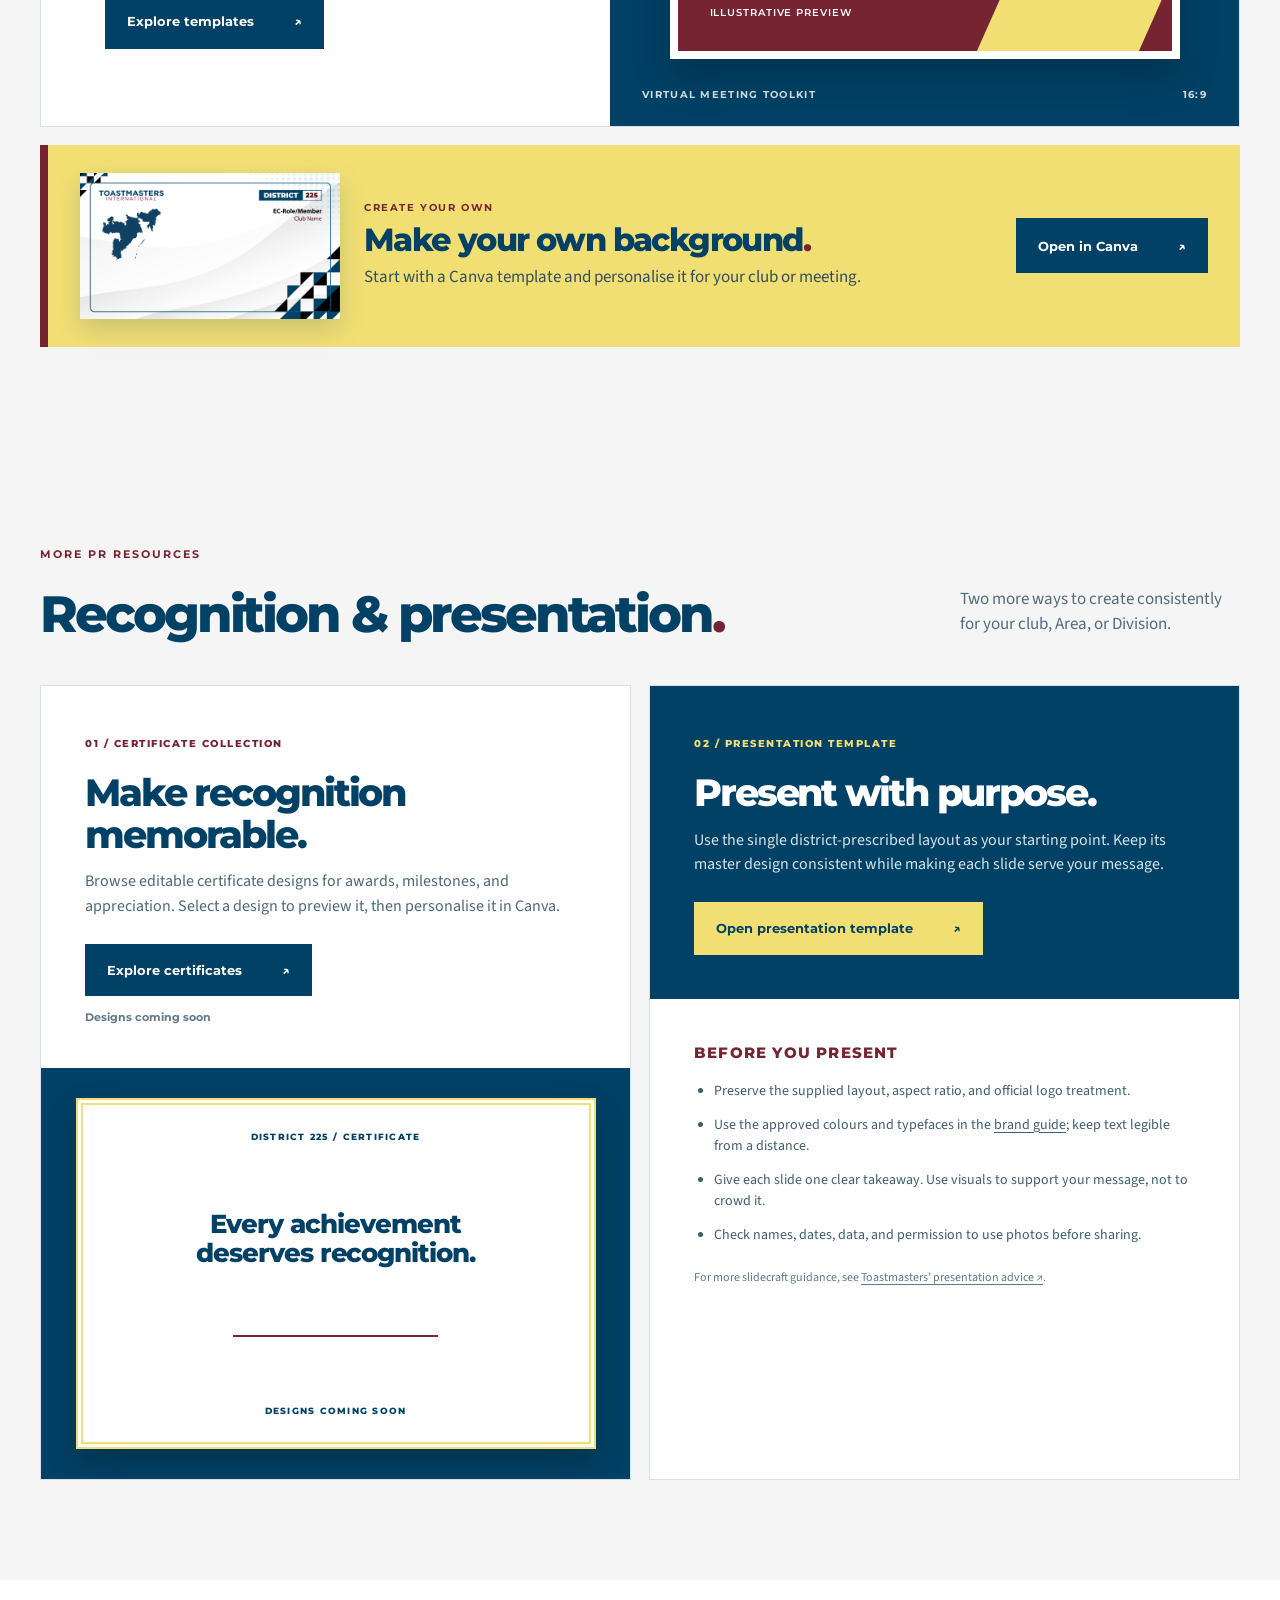
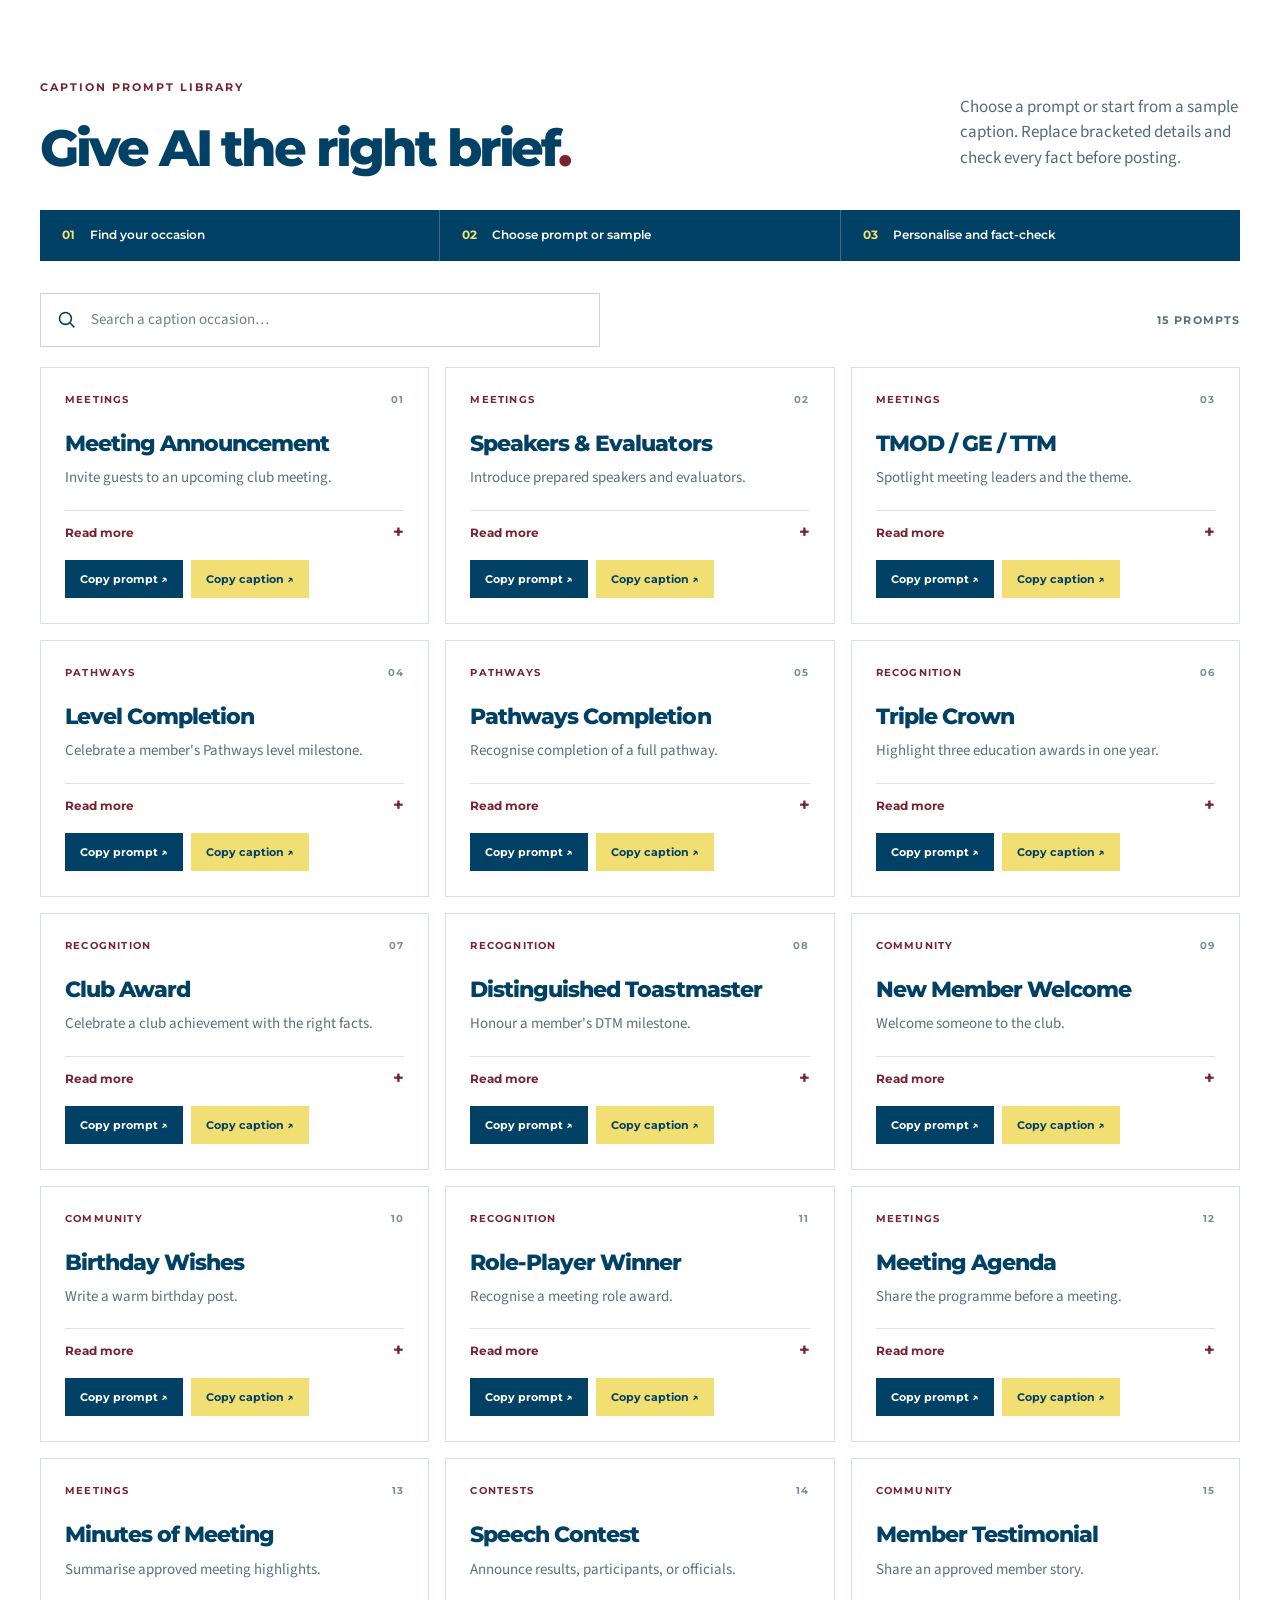
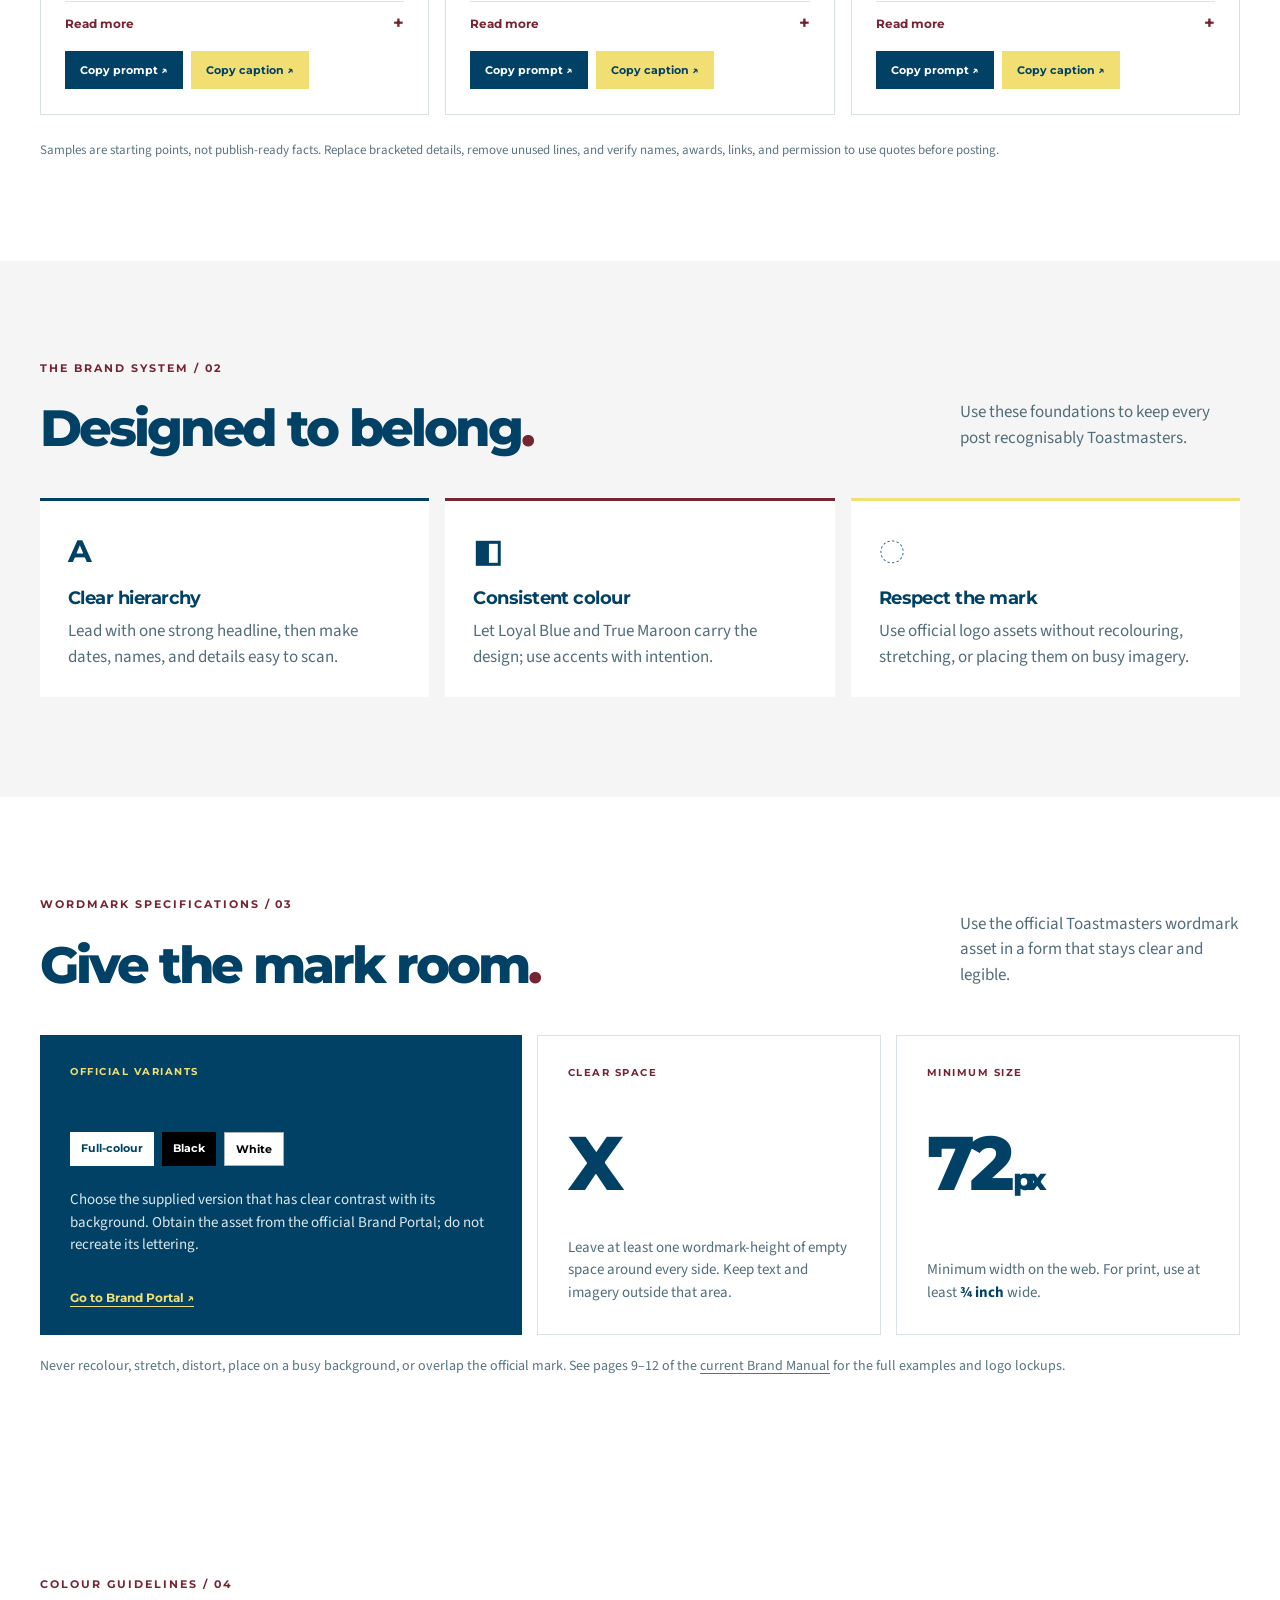
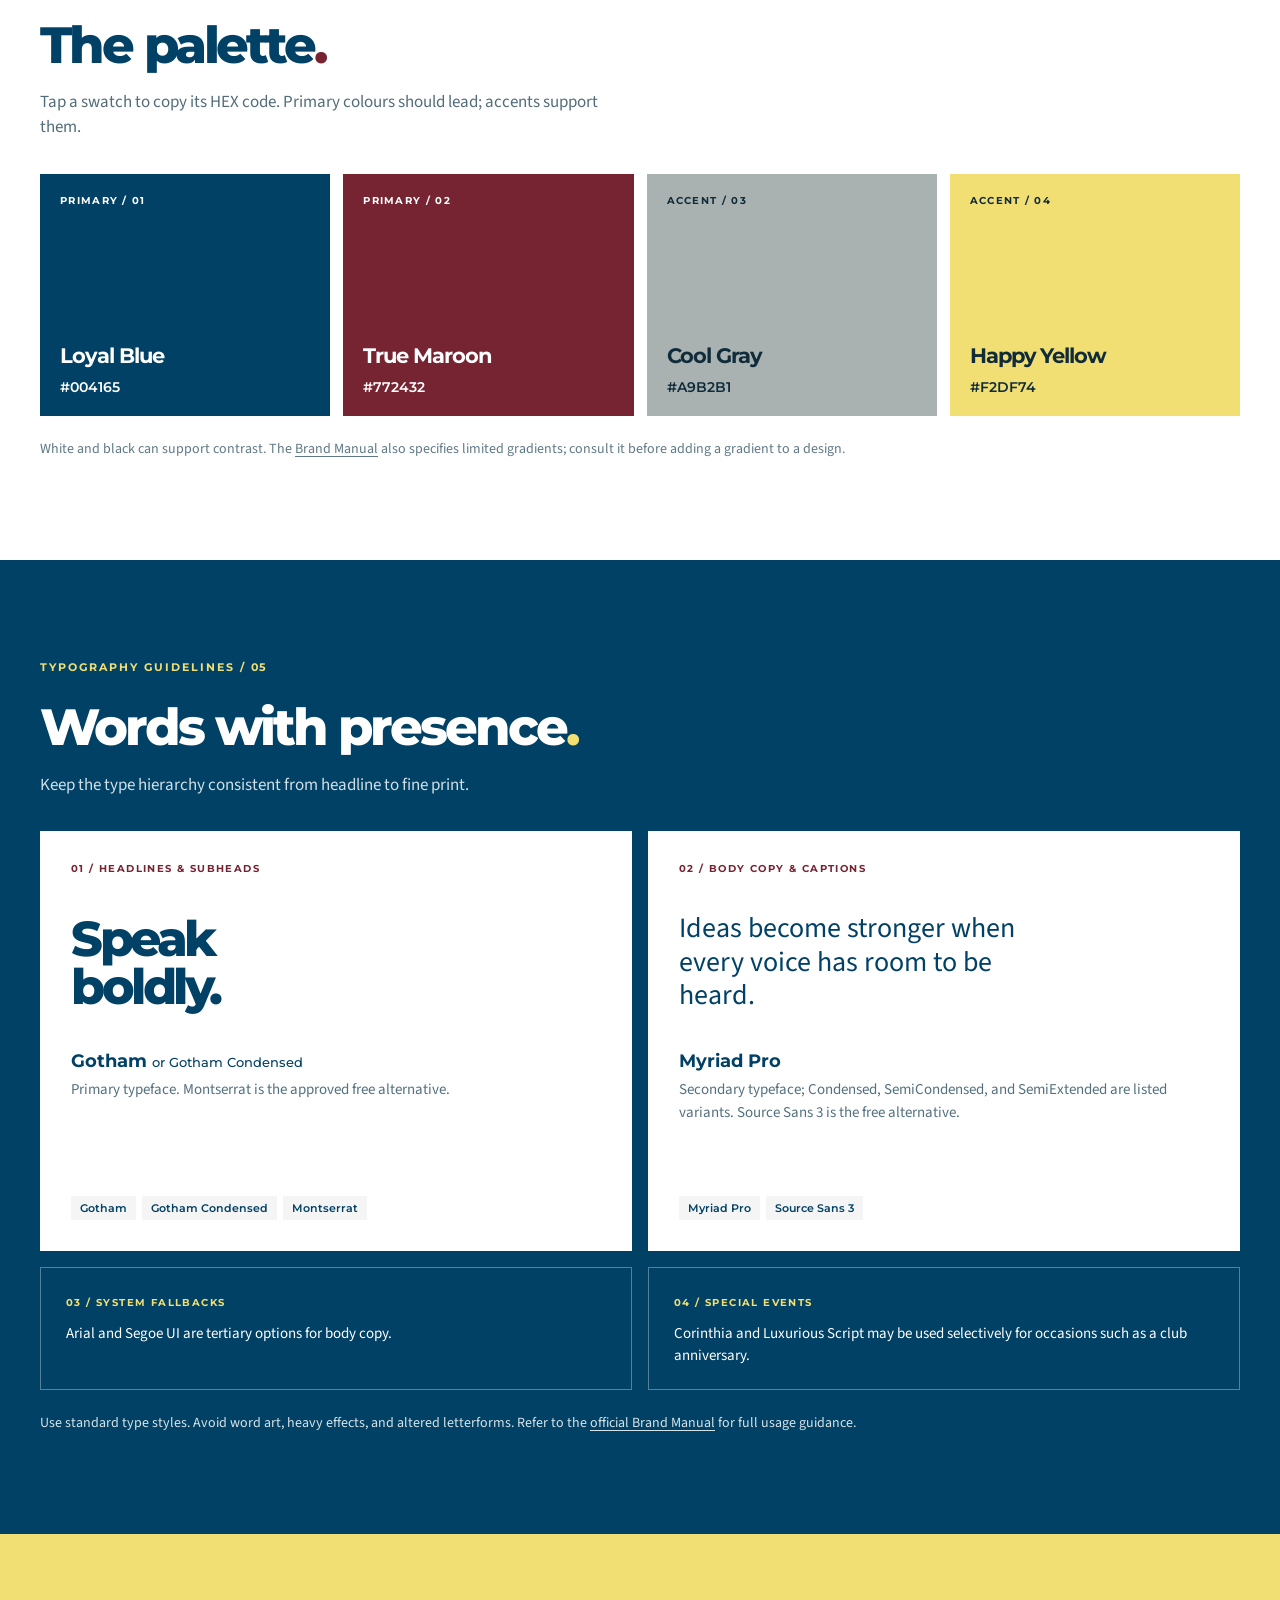
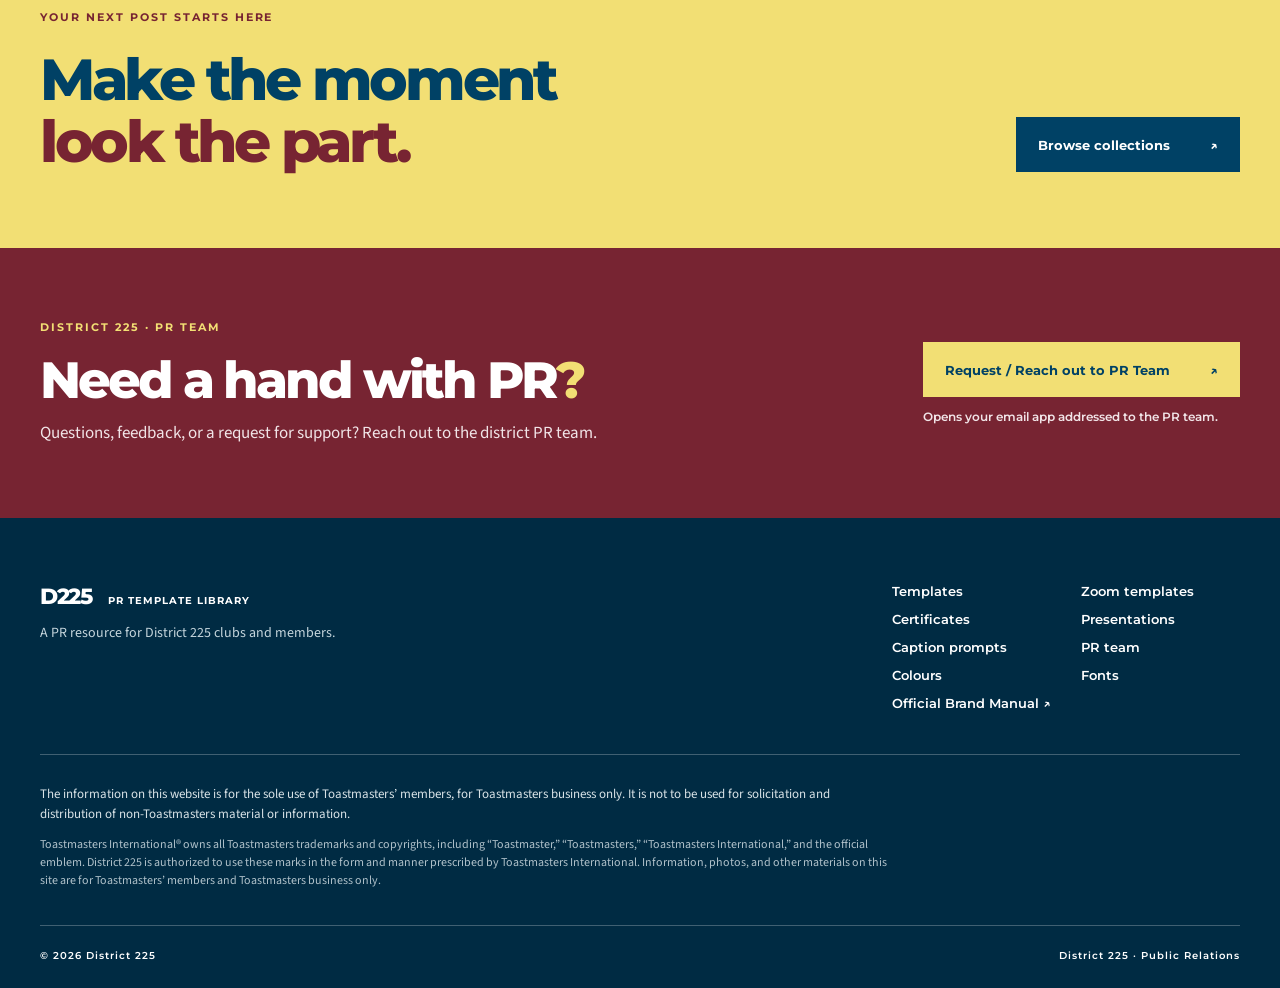
==== commit 3b2f04d0: "Credit District 124 on two role-player designs" ====
--- a/index.html
+++ b/index.html
@@ -200,7 +200,7 @@
   <footer class="site-footer"><div class="shell"><div class="footer-main"><div><strong>D225 <span>PR TEMPLATE LIBRARY</span></strong><p>A PR resource for District 225 clubs and members.</p></div><div class="footer-links"><a href="#library">Templates</a><a href="#zoom-templates">Zoom templates</a><a href="#certificates">Certificates</a><a href="#presentation-template">Presentations</a><a href="#caption-prompts">Caption prompts</a><a href="#pr-contact">PR team</a><a href="#colors">Colours</a><a href="#fonts">Fonts</a><a href="https://www.toastmasters.org/BrandManual.aspx" target="_blank" rel="noopener noreferrer">Official Brand Manual ↗</a></div></div><p class="footer-disclaimer">The information on this website is for the sole use of Toastmasters’ members, for Toastmasters business only. It is not to be used for solicitation and distribution of non-Toastmasters material or information.</p><p class="footer-legal">Toastmasters International® owns all Toastmasters trademarks and copyrights, including “Toastmaster,” “Toastmasters,” “Toastmasters International,” and the official emblem. District 225 is authorized to use these marks in the form and manner prescribed by Toastmasters International. Information, photos, and other materials on this site are for Toastmasters’ members and Toastmasters business only.</p><div class="footer-bottom"><span>© 2026 District 225</span><span>District 225 · Public Relations</span></div></div></footer>
 
   <dialog id="zoom-dialog" class="collection-dialog zoom-dialog" aria-labelledby="zoom-dialog-title"><div class="dialog-inner"><button type="button" class="dialog-close" id="zoom-dialog-close" aria-label="Close Zoom templates collection">×</button><span class="dialog-kicker">DISTRICT 225 / ZOOM TEMPLATES</span><h2 id="zoom-dialog-title">Choose your role<span class="period">.</span></h2><p class="zoom-dialog-intro">Select a role to open its background collection in Google Drive.</p><div id="zoom-role-grid" class="zoom-role-grid"></div></div></dialog>
-  <dialog id="collection-dialog" class="collection-dialog" aria-labelledby="dialog-title"><div class="dialog-inner"><button type="button" class="dialog-close" id="dialog-close" aria-label="Close collection or design">×</button><div id="collection-view"><span class="dialog-kicker" id="dialog-kicker"></span><h2 id="dialog-title"></h2><p id="dialog-description"></p><div id="template-list" class="template-list"></div><aside class="search-tip collection-tip" id="collection-tip" hidden><span class="search-tip-icon" aria-hidden="true">✳</span><p id="collection-tip-text"></p><button type="button" id="collection-tip-action"></button></aside><p id="collection-update" class="collection-update" hidden></p><div id="coming-soon" class="coming-soon"><span class="soon-mark" aria-hidden="true">↗</span><h3>Designs are on their way.</h3><p id="coming-soon-description">Poster previews will appear here as the PR team releases them.</p></div></div><div id="design-view" hidden><button type="button" class="design-back" id="design-back">← Back to collection</button><div class="design-detail"><div id="design-preview" class="design-detail-art"></div><div class="design-detail-copy"><span class="dialog-kicker" id="design-kicker"></span><h2 id="design-title"></h2><p id="design-meta"></p><p id="design-instruction">Preview the full poster, then open its Canva template to personalise it for your club.</p><div class="design-actions"><a id="design-canva-link" class="button button-primary" target="_blank" rel="noopener noreferrer">Edit in Canva <span aria-hidden="true">↗</span></a><button type="button" id="design-caption-button" class="button button-caption">Make a caption <span aria-hidden="true">↗</span></button></div><p id="design-link-pending" class="design-link-pending" hidden>The Canva template link is coming soon.</p></div></div></div></div></dialog>
+  <dialog id="collection-dialog" class="collection-dialog" aria-labelledby="dialog-title"><div class="dialog-inner"><button type="button" class="dialog-close" id="dialog-close" aria-label="Close collection or design">×</button><div id="collection-view"><span class="dialog-kicker" id="dialog-kicker"></span><h2 id="dialog-title"></h2><p id="dialog-description"></p><div id="template-list" class="template-list"></div><aside class="search-tip collection-tip" id="collection-tip" hidden><span class="search-tip-icon" aria-hidden="true">✳</span><p id="collection-tip-text"></p><button type="button" id="collection-tip-action"></button></aside><p id="collection-update" class="collection-update" hidden></p><div id="coming-soon" class="coming-soon"><span class="soon-mark" aria-hidden="true">↗</span><h3>Designs are on their way.</h3><p id="coming-soon-description">Poster previews will appear here as the PR team releases them.</p></div></div><div id="design-view" hidden><button type="button" class="design-back" id="design-back">← Back to collection</button><div class="design-detail"><div id="design-preview" class="design-detail-art"></div><div class="design-detail-copy"><span class="dialog-kicker" id="design-kicker"></span><h2 id="design-title"></h2><p id="design-meta"></p><p id="design-instruction">Preview the full poster, then open its Canva template to personalise it for your club.</p><div class="design-actions"><a id="design-canva-link" class="button button-primary" target="_blank" rel="noopener noreferrer">Edit in Canva <span aria-hidden="true">↗</span></a><button type="button" id="design-caption-button" class="button button-caption">Make a caption <span aria-hidden="true">↗</span></button></div><aside id="design-credit" class="design-credit" aria-label="Design credit" hidden><span>DESIGN CREDIT &amp; THANKS</span><p id="design-credit-text"></p></aside><p id="design-link-pending" class="design-link-pending" hidden>The Canva template link is coming soon.</p></div></div></div></div></dialog>
   <div class="toast" id="copy-toast" role="status" aria-live="polite"></div>
 </body>
 </html>
--- a/styles.css
+++ b/styles.css
@@ -34,6 +34,9 @@
 .design-detail-copy #design-meta{font:700 13px var(--heading);color:var(--maroon)}
 .design-detail-copy .button{margin-top:18px}
 .design-link-pending{font:700 13px var(--heading);padding:16px 0}
+.design-credit{margin-top:19px;padding:17px 18px;background:#f5f7f7;border-left:4px solid var(--maroon);max-width:440px}
+.design-credit span{display:block;color:var(--maroon);font:800 10px/1.35 var(--heading);letter-spacing:.12em;margin-bottom:7px}
+.design-detail-copy .design-credit p{color:#375667;font-size:13px;line-height:1.55;margin:0}
 @media(max-width:760px){.template-list{grid-template-columns:repeat(2,minmax(0,1fr))}.design-detail{grid-template-columns:1fr;gap:22px}.design-preview-frame{height:min(52vh,520px)}.design-detail-art{min-height:250px}}
 @media(max-width:500px){.template-list{gap:9px}.template-item-body{padding:12px;min-height:125px}.dialog-inner{padding:30px 19px}.design-detail-copy h2{font-size:31px}}
 
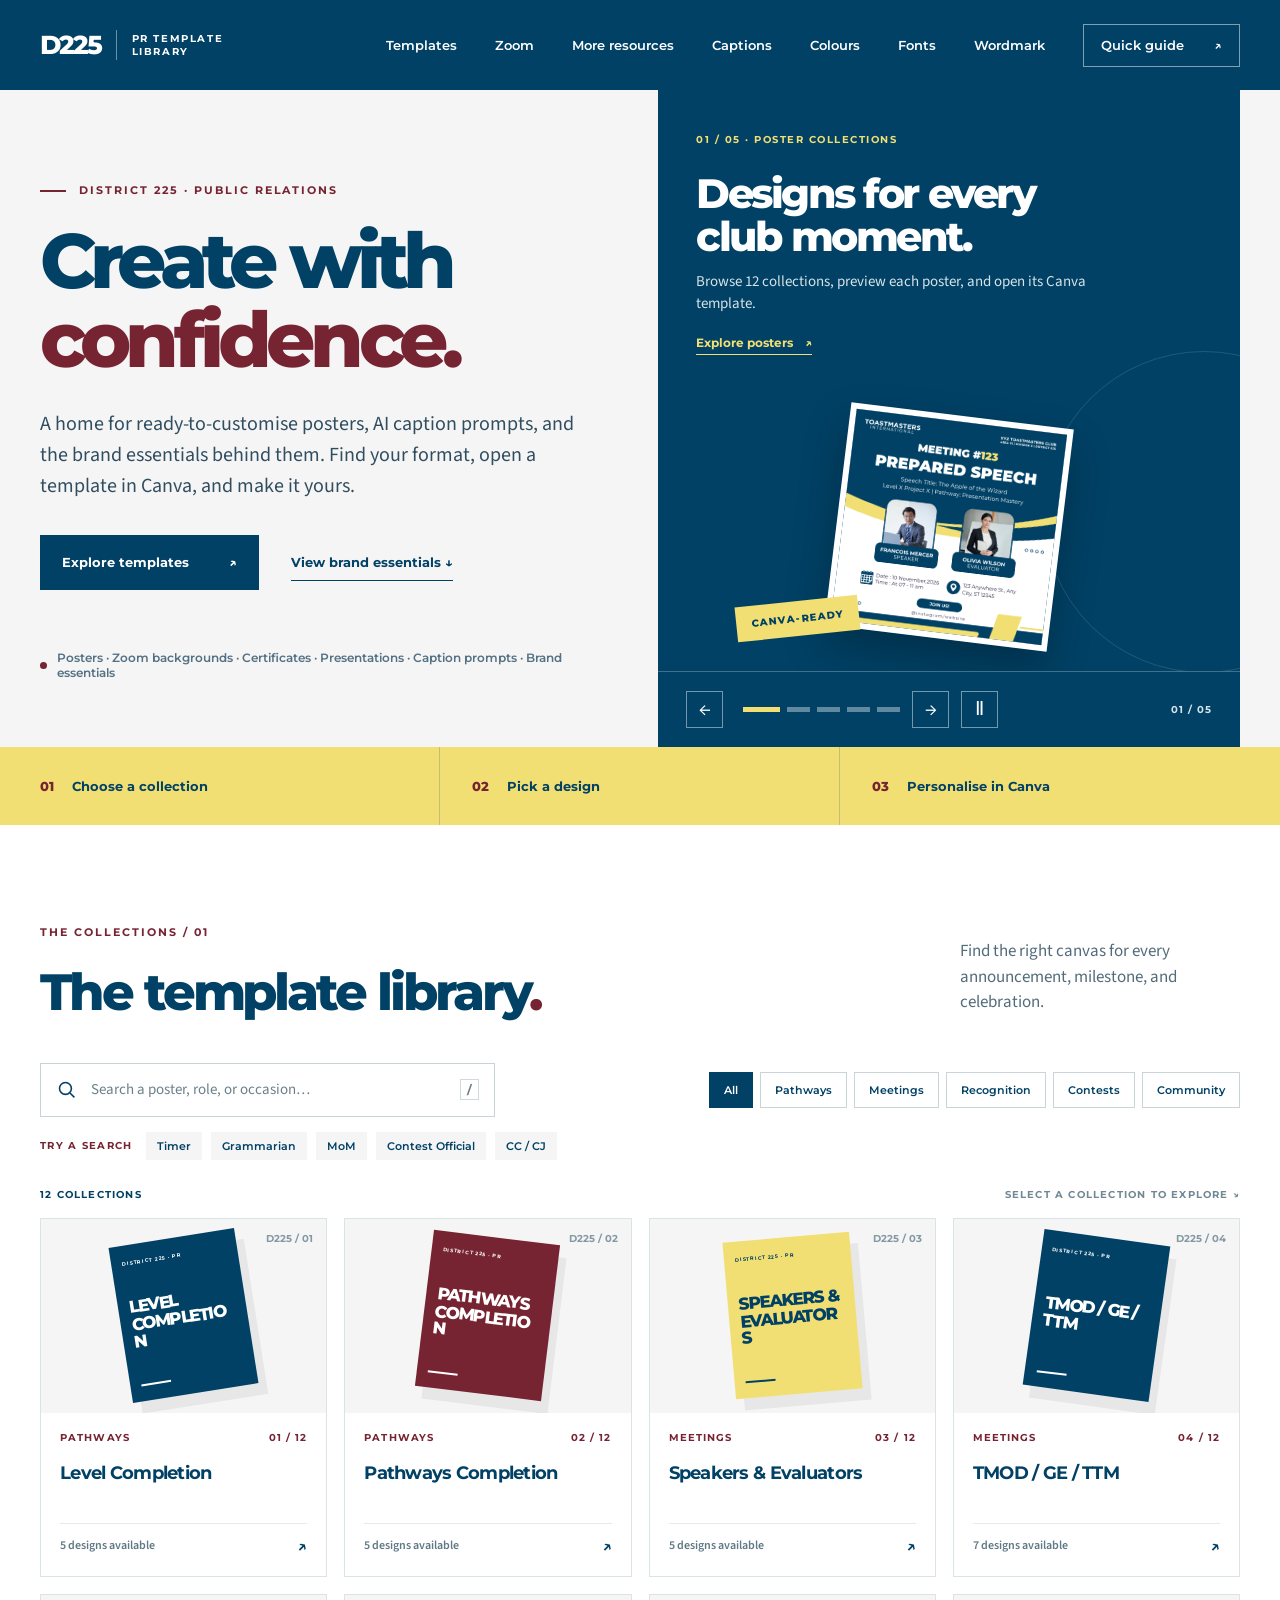
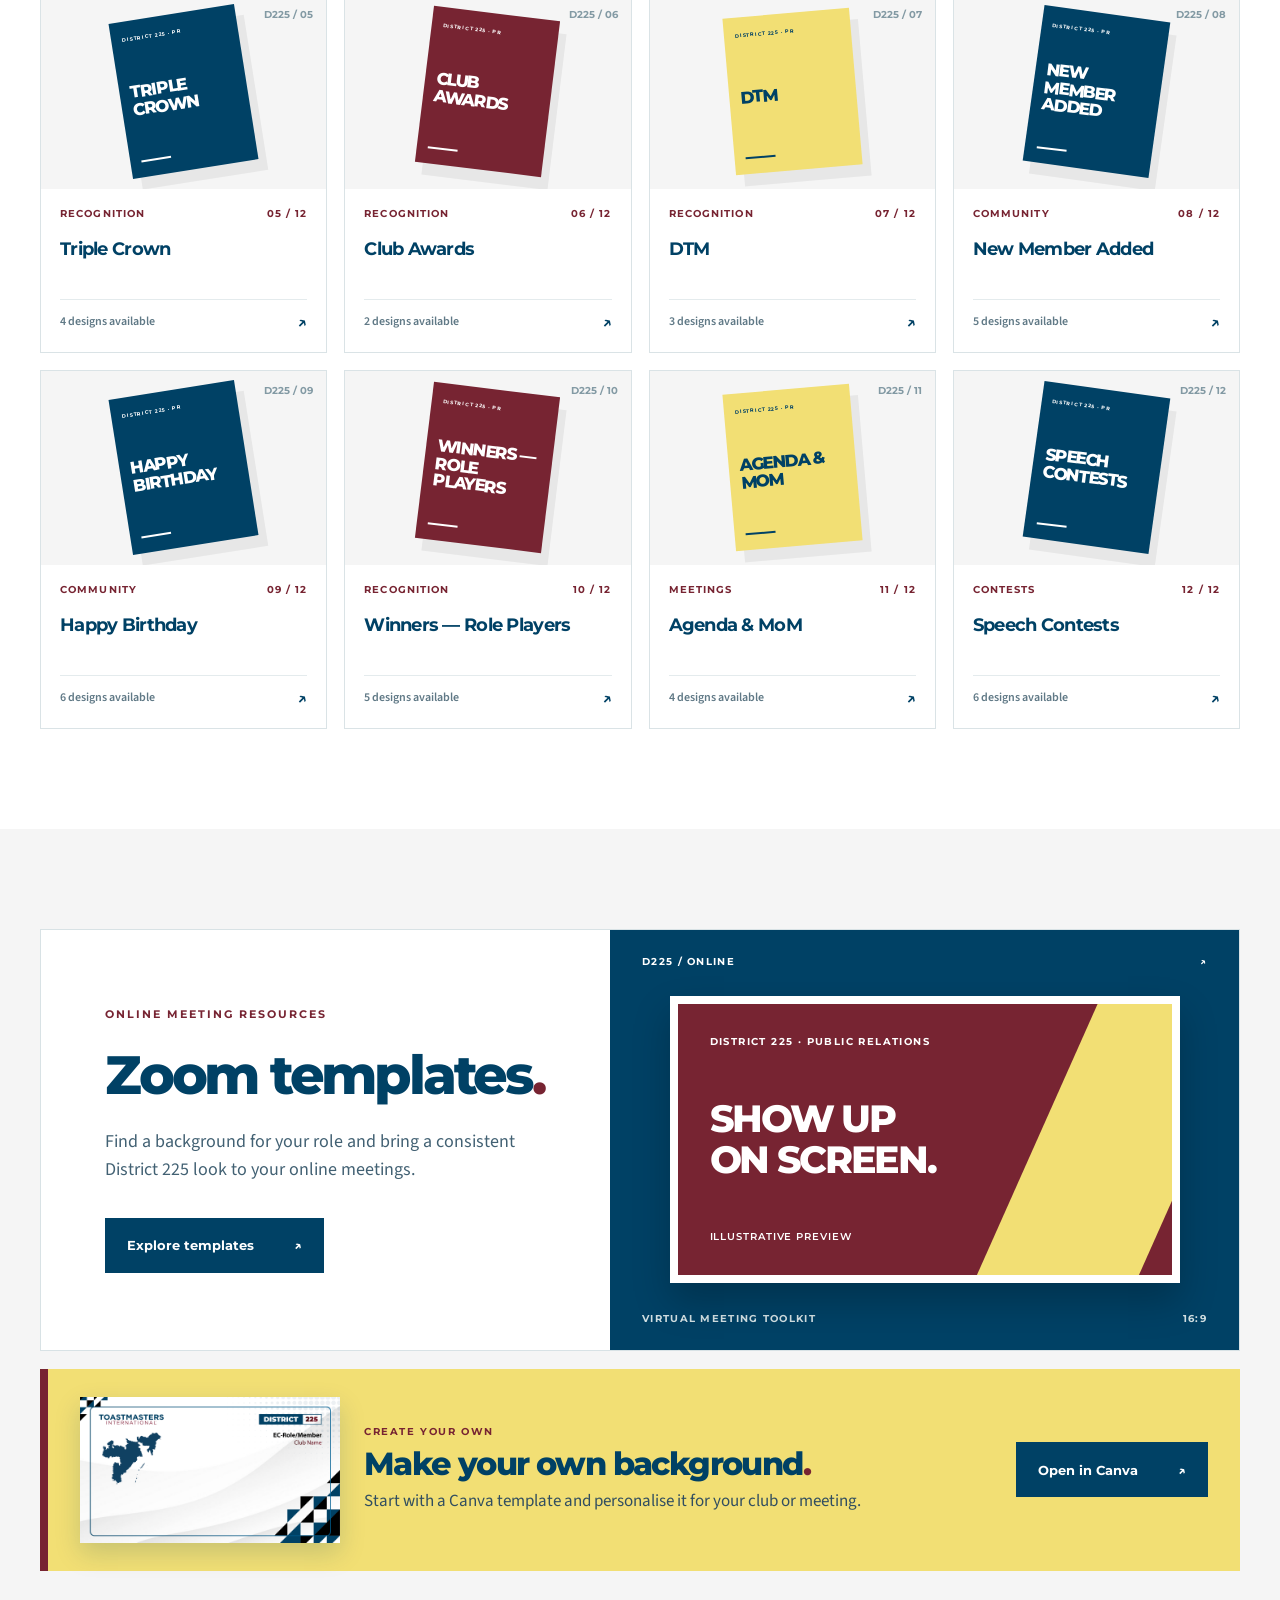
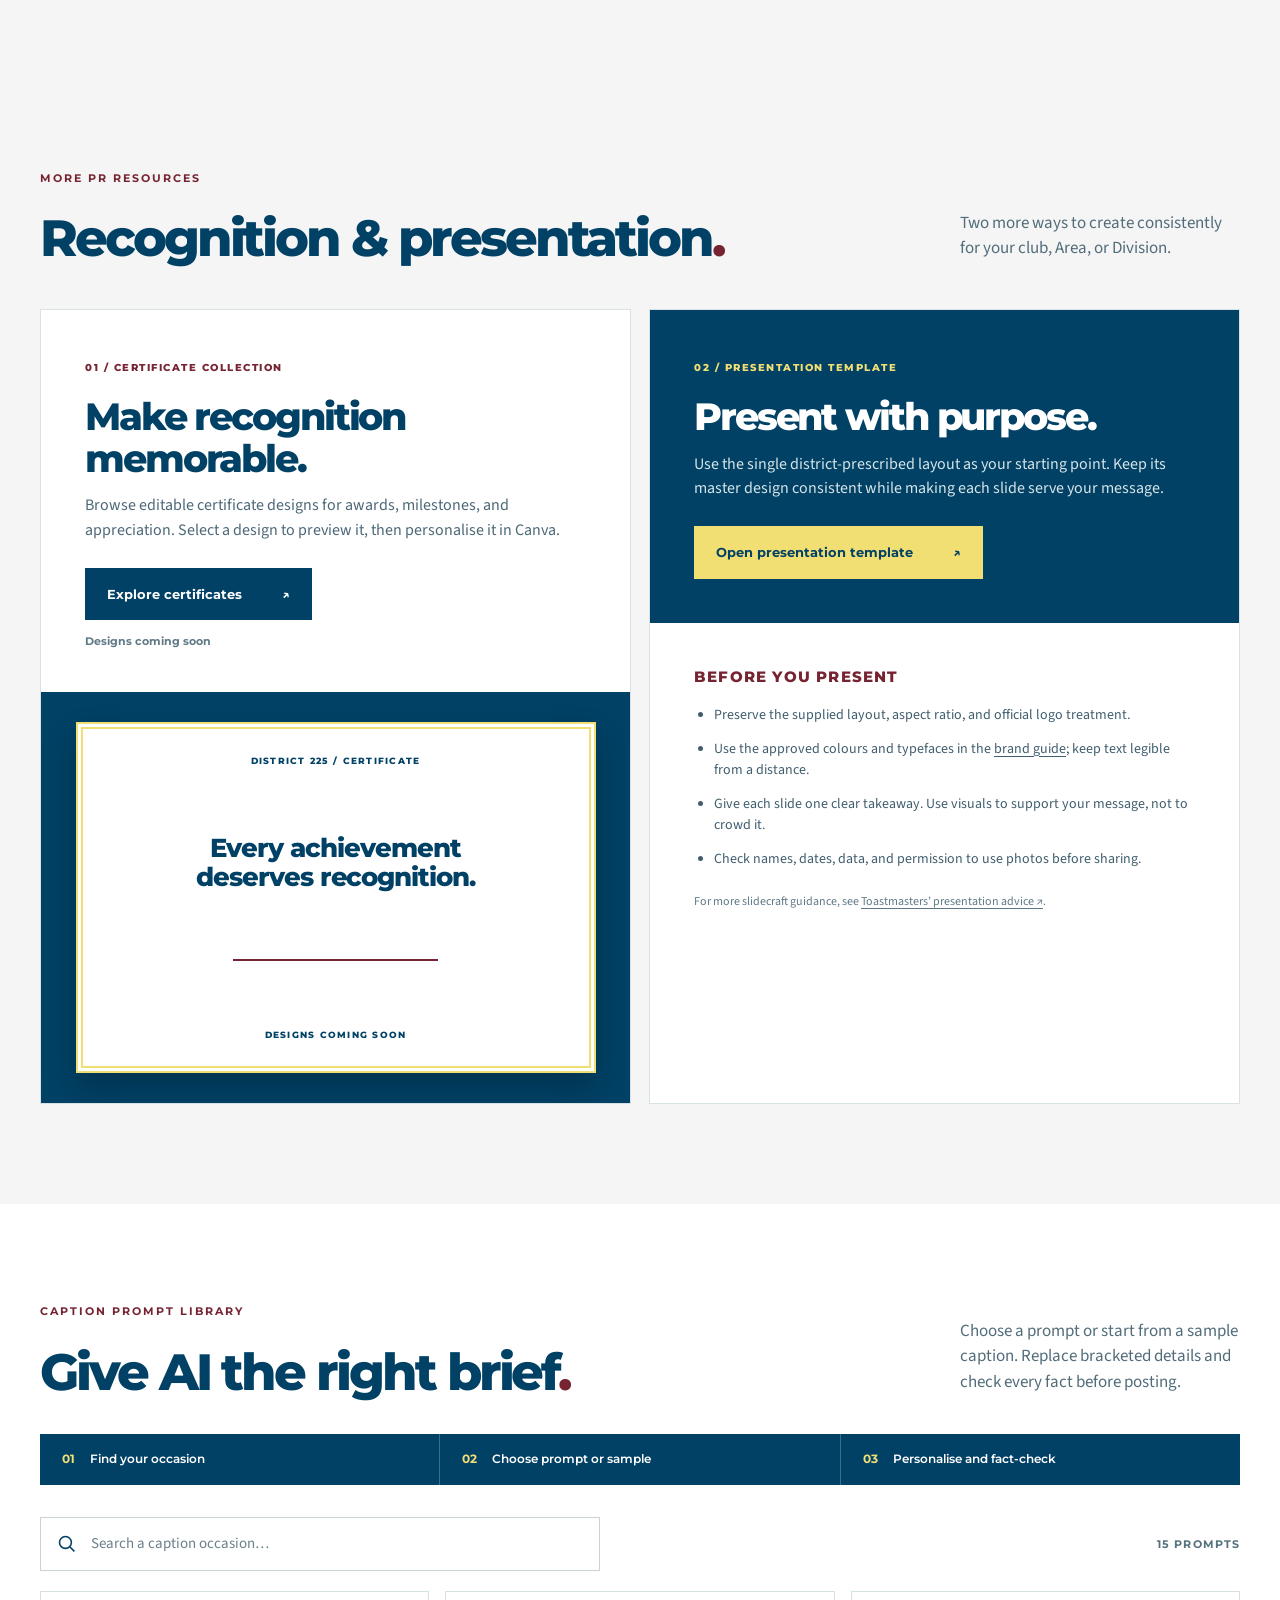
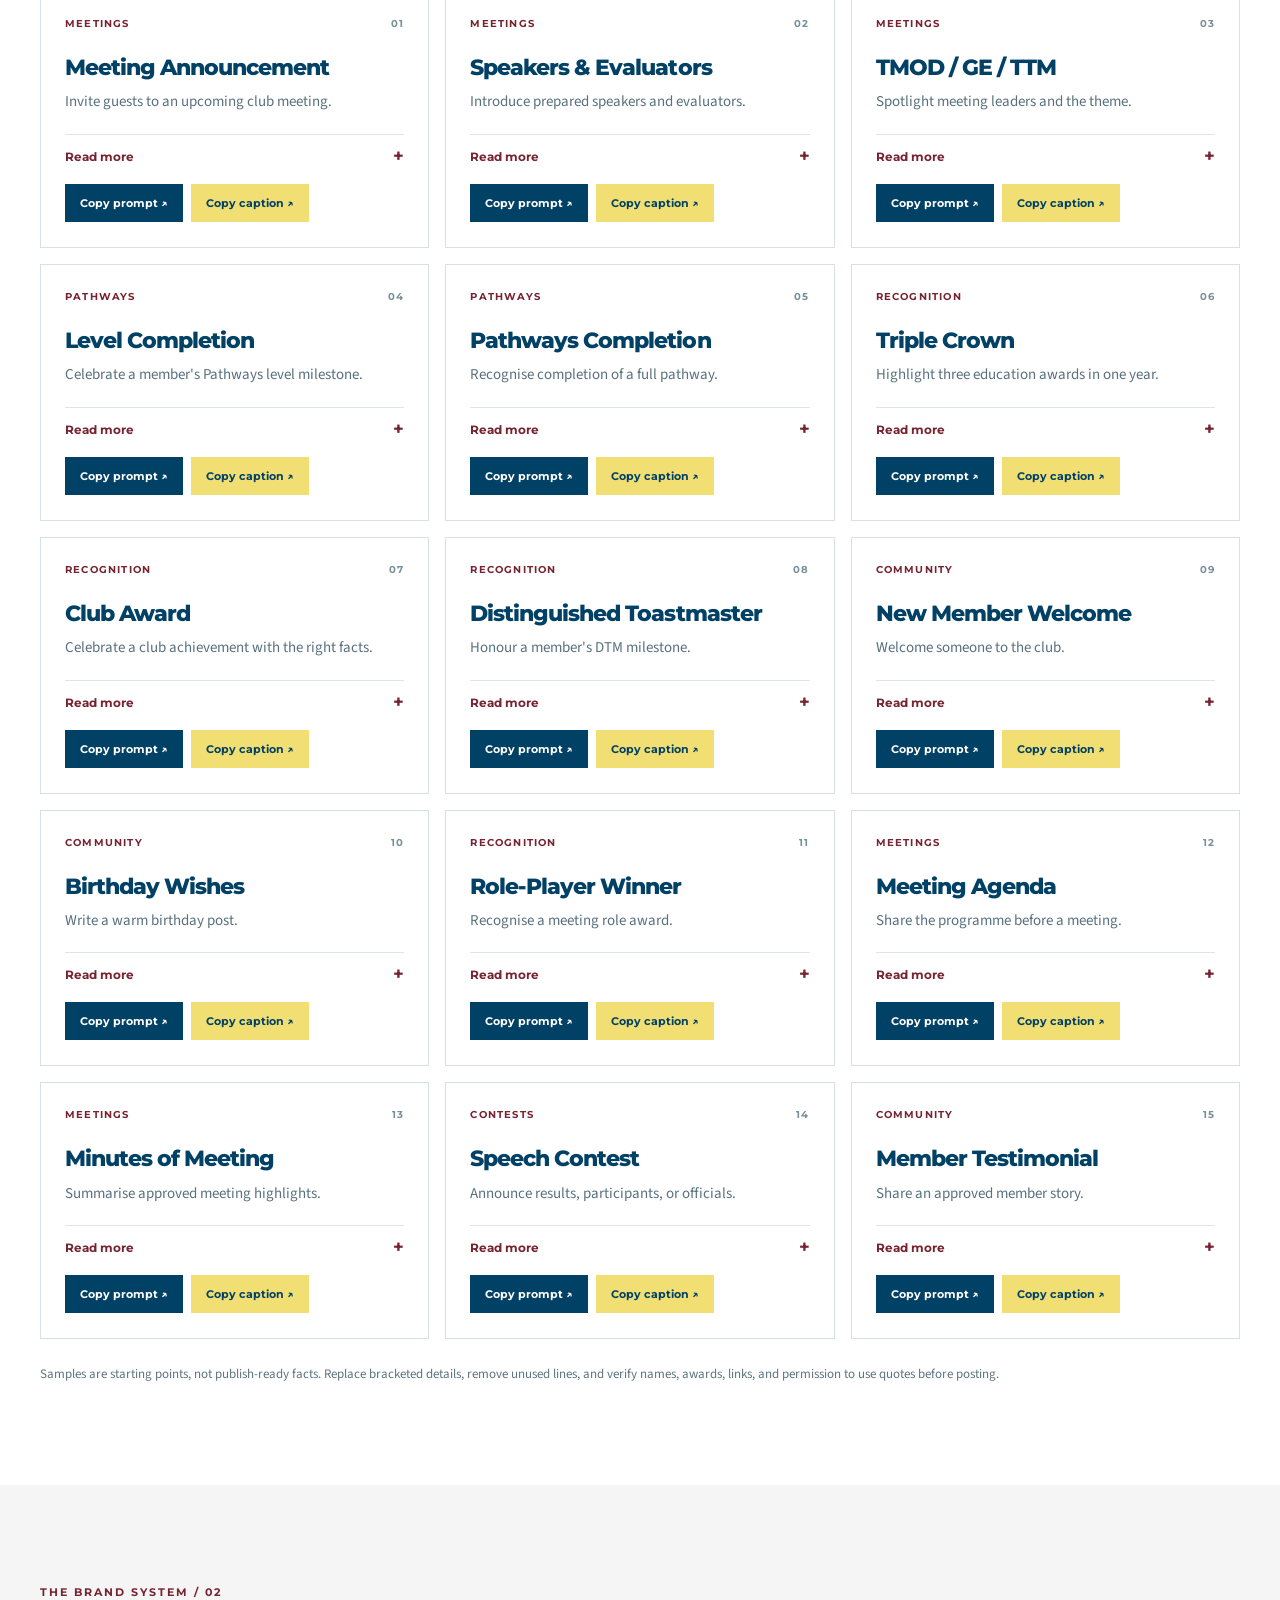
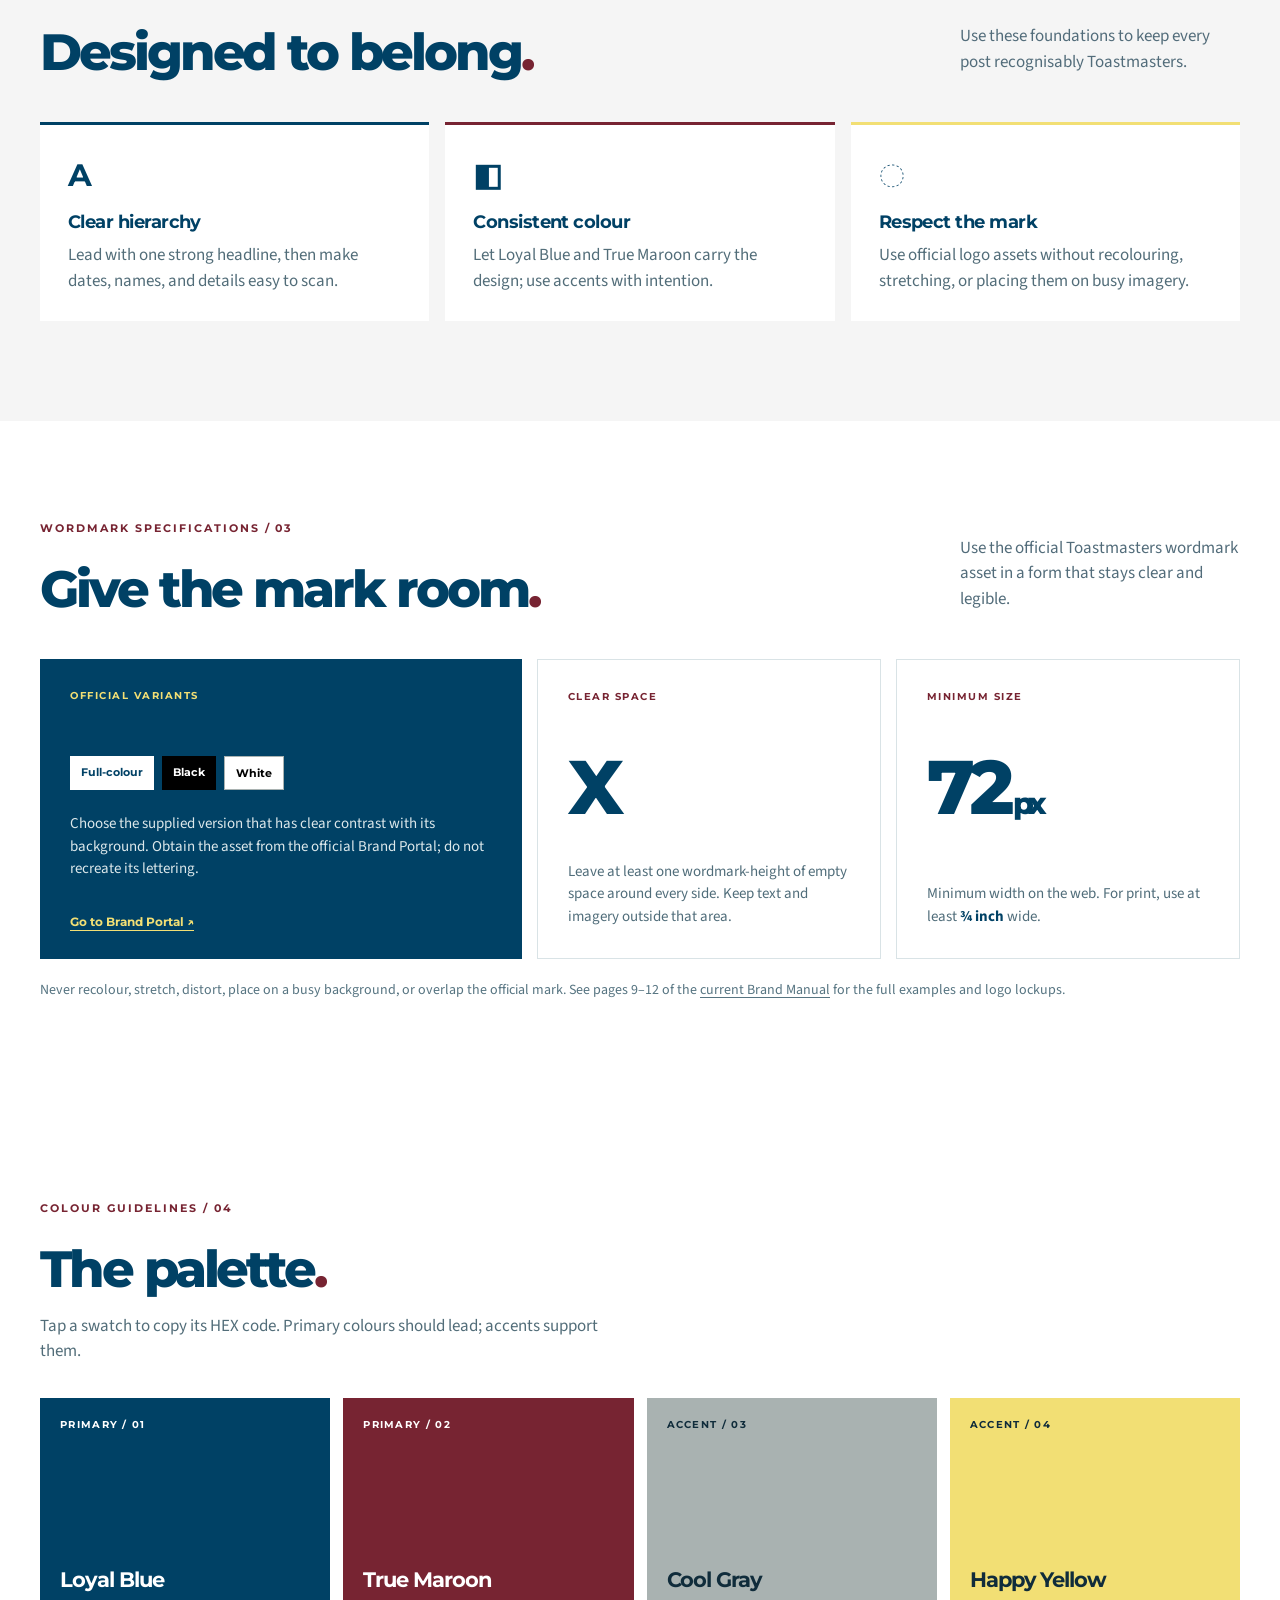
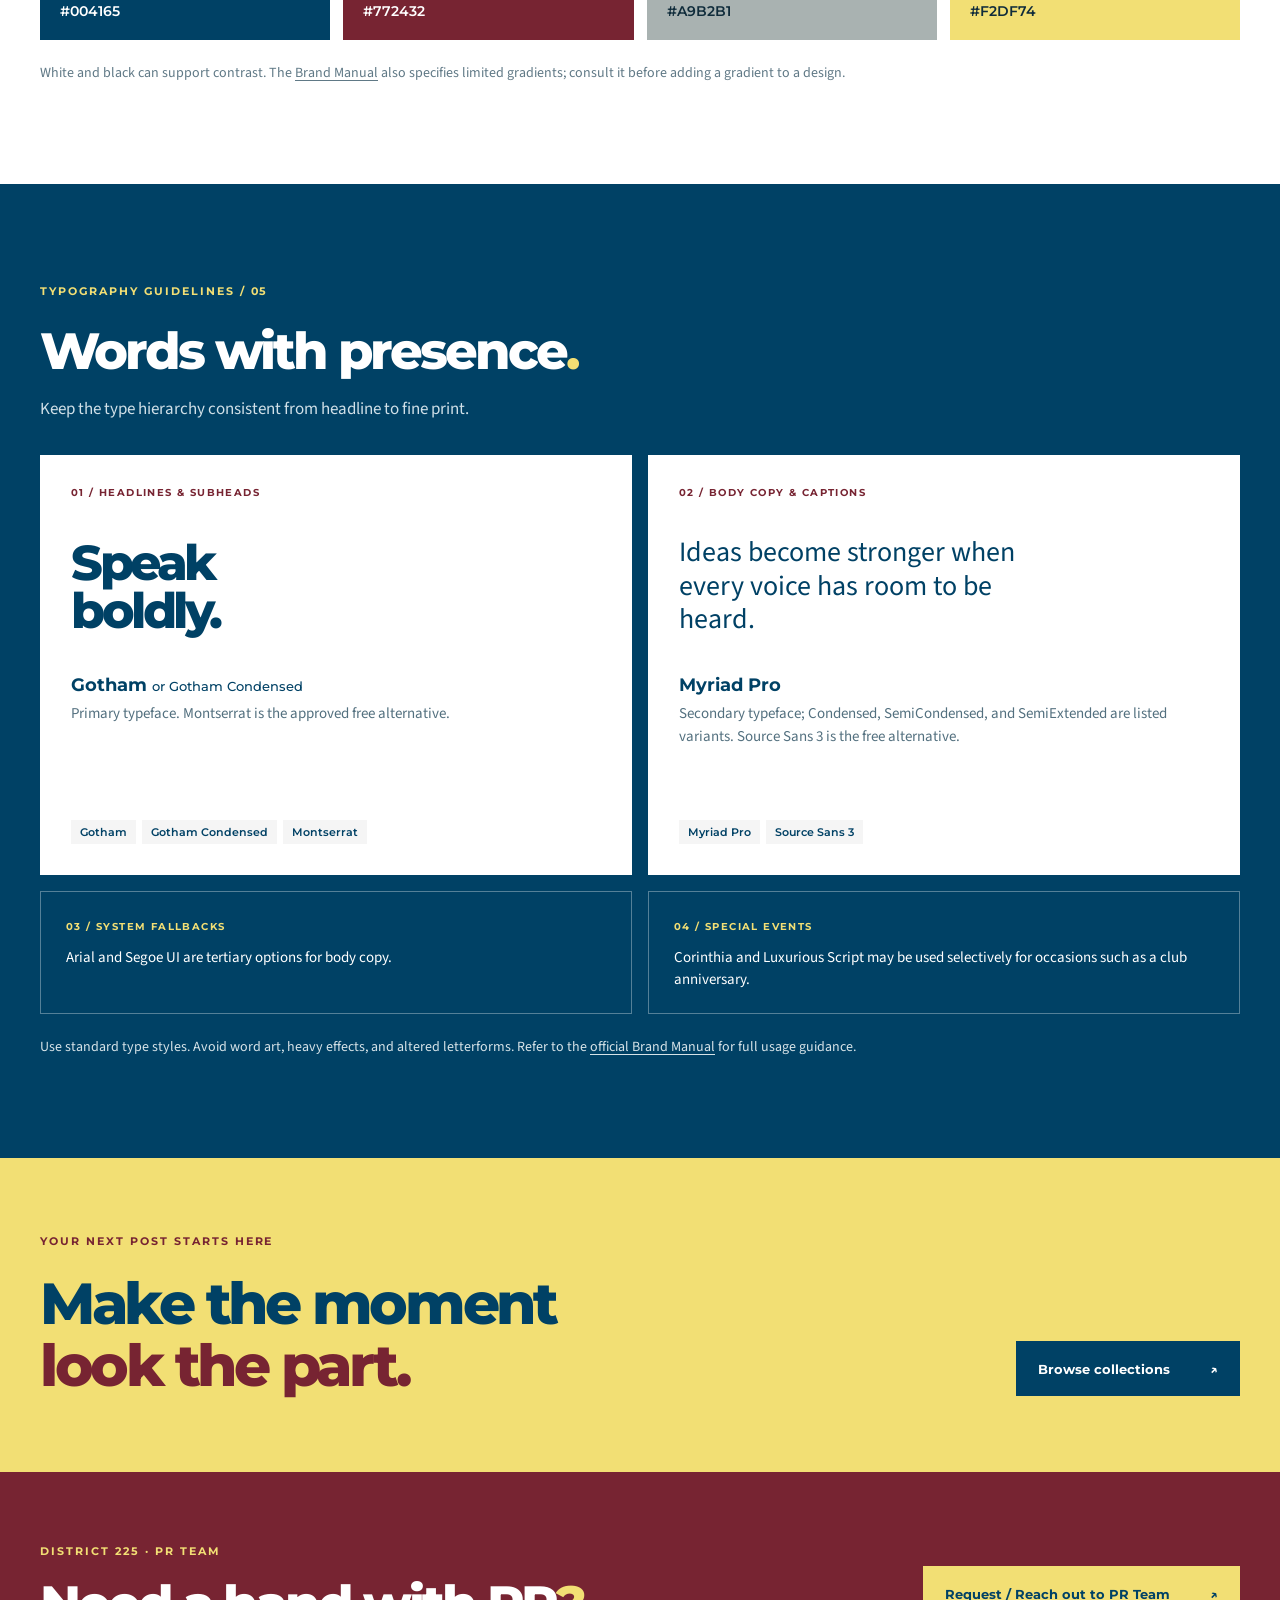
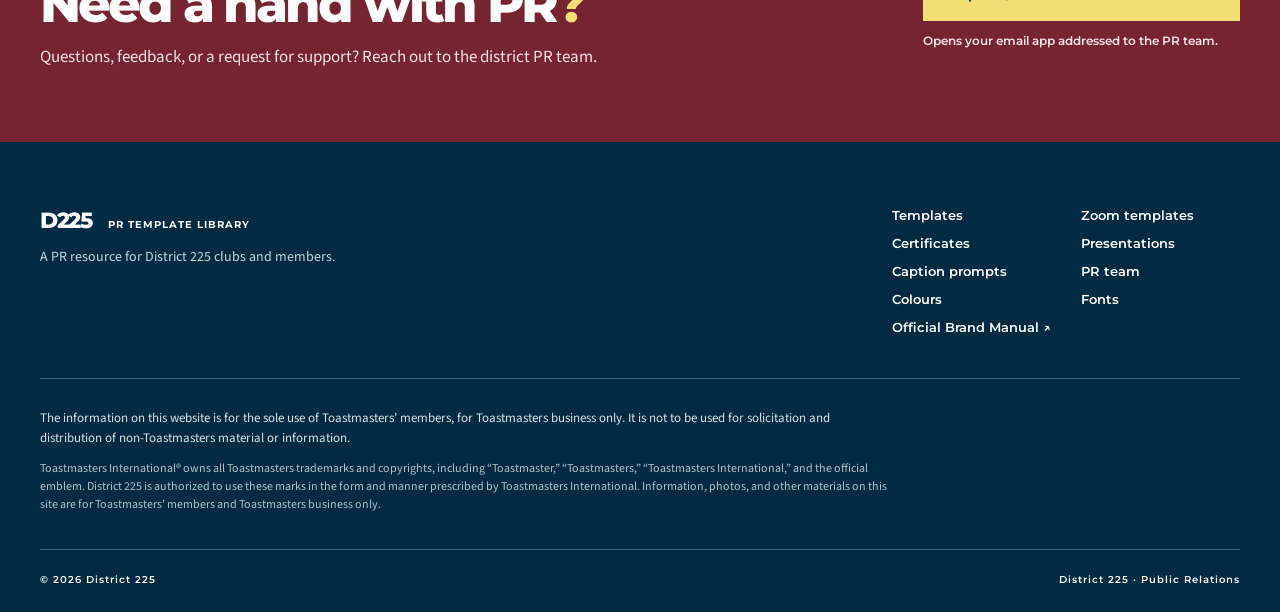
==== commit 7fbc5f21: "Hide Testimonials collection until designs are ready" ====
--- a/index.html
+++ b/index.html
@@ -36,7 +36,7 @@
           <div class="hero-carousel" role="region" aria-roledescription="carousel" aria-label="Explore the PR resource website">
             <div class="hero-slide-stage">
               <article class="hero-slide is-active" aria-roledescription="slide" aria-label="1 of 5: Poster collections" aria-hidden="false">
-                <div class="hero-slide-copy"><span class="hero-slide-index">01 / 05 · POSTER COLLECTIONS</span><h2>Designs for every club moment.</h2><p>Browse 13 collections, preview each poster, and open its Canva template.</p><a href="#library">Explore posters <span aria-hidden="true">↗</span></a></div>
+                <div class="hero-slide-copy"><span class="hero-slide-index">01 / 05 · POSTER COLLECTIONS</span><h2>Designs for every club moment.</h2><p>Browse 12 collections, preview each poster, and open its Canva template.</p><a href="#library">Explore posters <span aria-hidden="true">↗</span></a></div>
                 <div class="hero-slide-visual hero-visual-posters" aria-hidden="true"><div class="hero-poster-frame"><img src="assets/speakers-evaluators-01.png" alt="" width="1080" height="1080"></div><span class="hero-visual-tag">CANVA-READY</span></div>
               </article>
               <article class="hero-slide" aria-roledescription="slide" aria-label="2 of 5: Zoom backgrounds" aria-hidden="true" inert>
@@ -82,7 +82,7 @@
         <div class="library-tools"><label class="search-wrap" for="template-search"><svg viewBox="0 0 24 24" width="21" height="21" aria-hidden="true"><circle cx="10.8" cy="10.8" r="6.8" fill="none" stroke="currentColor" stroke-width="1.8"/><path d="m16 16 5 5" fill="none" stroke="currentColor" stroke-width="1.8"/></svg><input id="template-search" type="search" placeholder="Search a poster, role, or occasion…" autocomplete="off"><kbd>/</kbd></label><div class="filter-row" role="group" aria-label="Filter collections"><button type="button" class="filter active" data-filter="All" aria-pressed="true">All</button><button type="button" class="filter" data-filter="Pathways" aria-pressed="false">Pathways</button><button type="button" class="filter" data-filter="Meetings" aria-pressed="false">Meetings</button><button type="button" class="filter" data-filter="Recognition" aria-pressed="false">Recognition</button><button type="button" class="filter" data-filter="Contests" aria-pressed="false">Contests</button><button type="button" class="filter" data-filter="Community" aria-pressed="false">Community</button></div></div>
         <div class="quick-searches"><span>TRY A SEARCH</span><button type="button" data-query="Timer">Timer</button><button type="button" data-query="Grammarian">Grammarian</button><button type="button" data-query="MoM">MoM</button><button type="button" data-query="Contest Official">Contest Official</button><button type="button" data-query="cc cj">CC / CJ</button></div>
         <aside class="search-tip" id="search-tip" role="status" hidden><span class="search-tip-icon" aria-hidden="true">✳</span><p id="search-tip-text"></p><button type="button" id="search-tip-action"></button><button type="button" id="search-tip-close" aria-label="Dismiss search suggestion">×</button></aside>
-        <div class="results-line"><span id="results-count" aria-live="polite">13 collections</span><span>SELECT A COLLECTION TO EXPLORE <span aria-hidden="true">↘</span></span></div>
+        <div class="results-line"><span id="results-count" aria-live="polite">12 collections</span><span>SELECT A COLLECTION TO EXPLORE <span aria-hidden="true">↘</span></span></div>
         <div class="collection-grid" id="collection-grid"></div>
         <div class="empty-search" id="empty-search" hidden><h3>No matching collections</h3><p>Try a different keyword or clear your filters.</p><button type="button" class="button button-primary" id="clear-search">Show all collections</button></div>
       </div>
--- a/styles.css
+++ b/styles.css
@@ -21,6 +21,7 @@
 .template-item{display:block;width:100%;padding:0;background:#fff;color:var(--blue);text-align:left;transition:transform .18s ease,box-shadow .18s ease}
 .template-item:hover{transform:translateY(-3px);box-shadow:0 12px 28px rgba(0,40,60,.12)}
 .template-preview-frame{aspect-ratio:1;background:#f1f4f5;display:grid;place-items:center;overflow:hidden}
+.template-preview-frame.is-portrait{aspect-ratio:1 / 1.414}
 .template-preview-frame img,.design-preview-frame img{display:block;width:100%;height:100%;object-fit:contain;aspect-ratio:auto;background:transparent}
 .template-preview-frame .template-placeholder,.design-preview-frame .template-placeholder{width:100%;height:100%;aspect-ratio:auto}
 .template-item-body{min-height:115px}
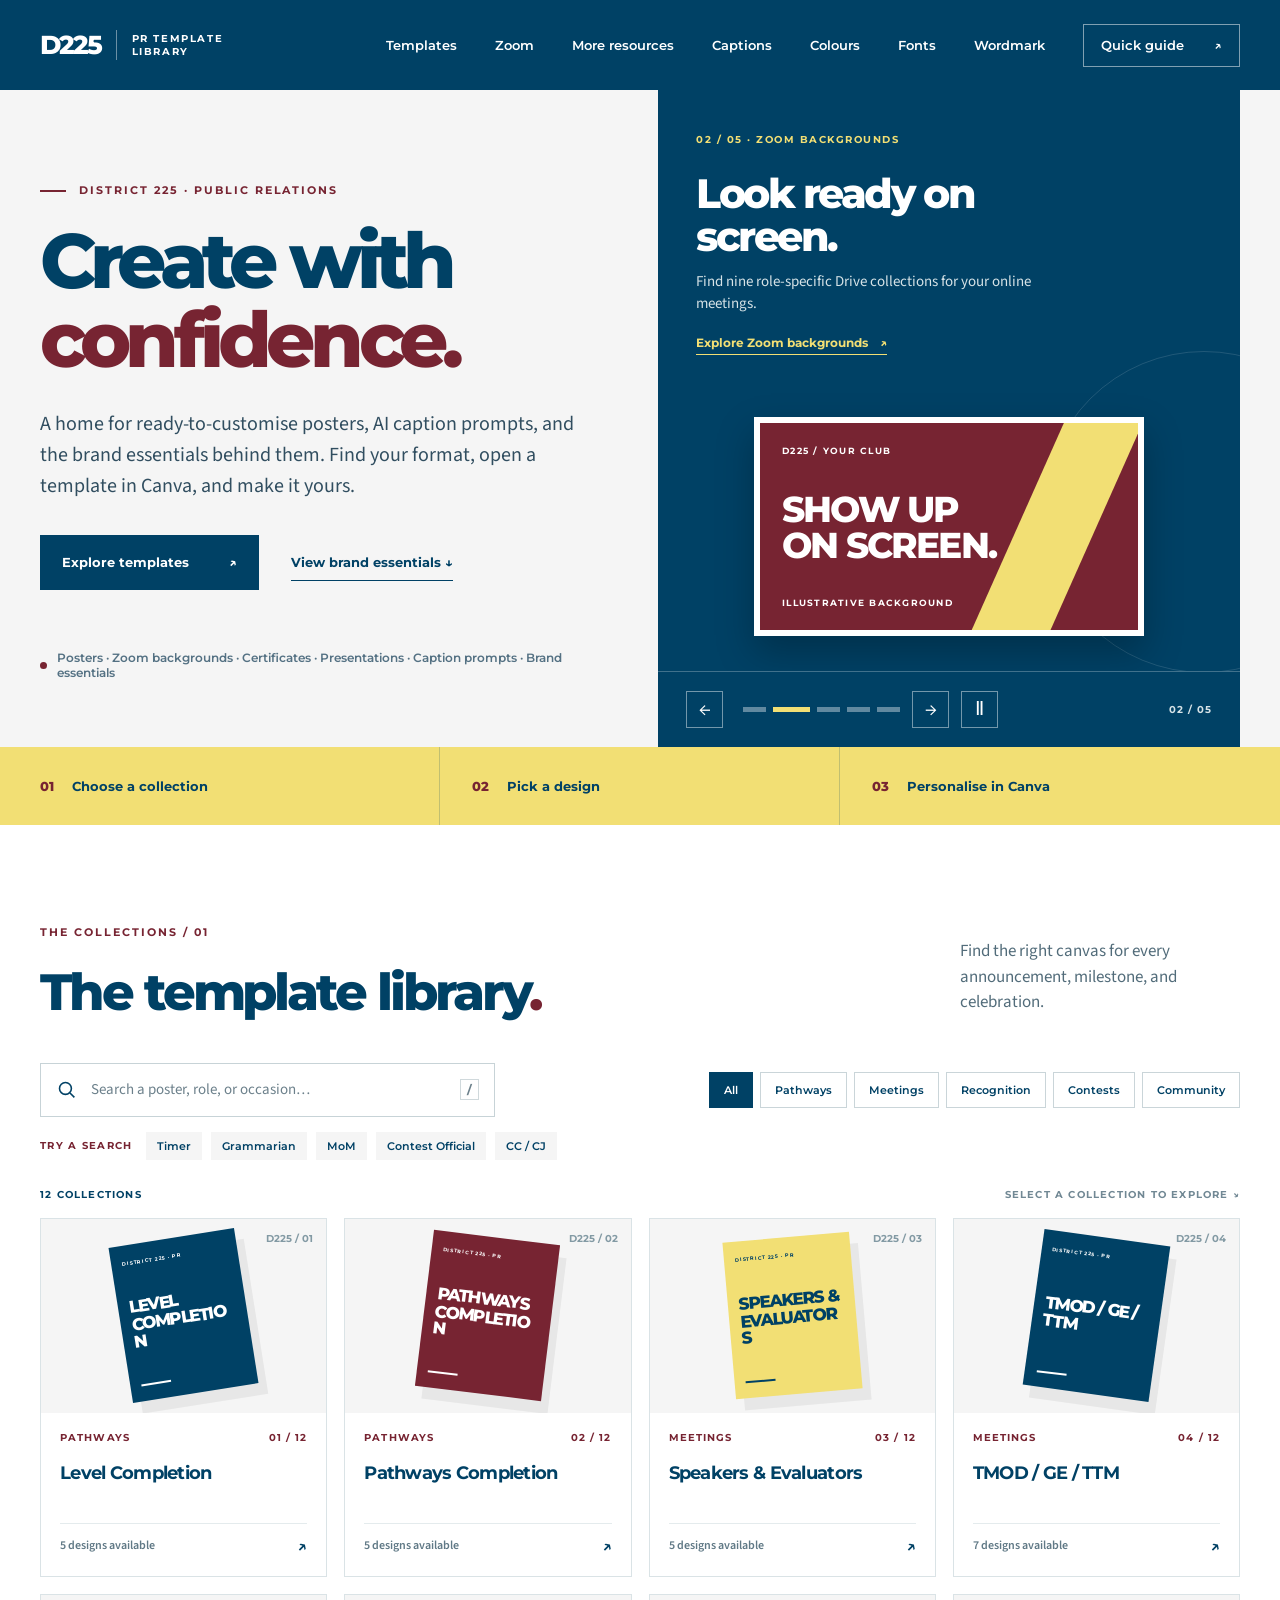
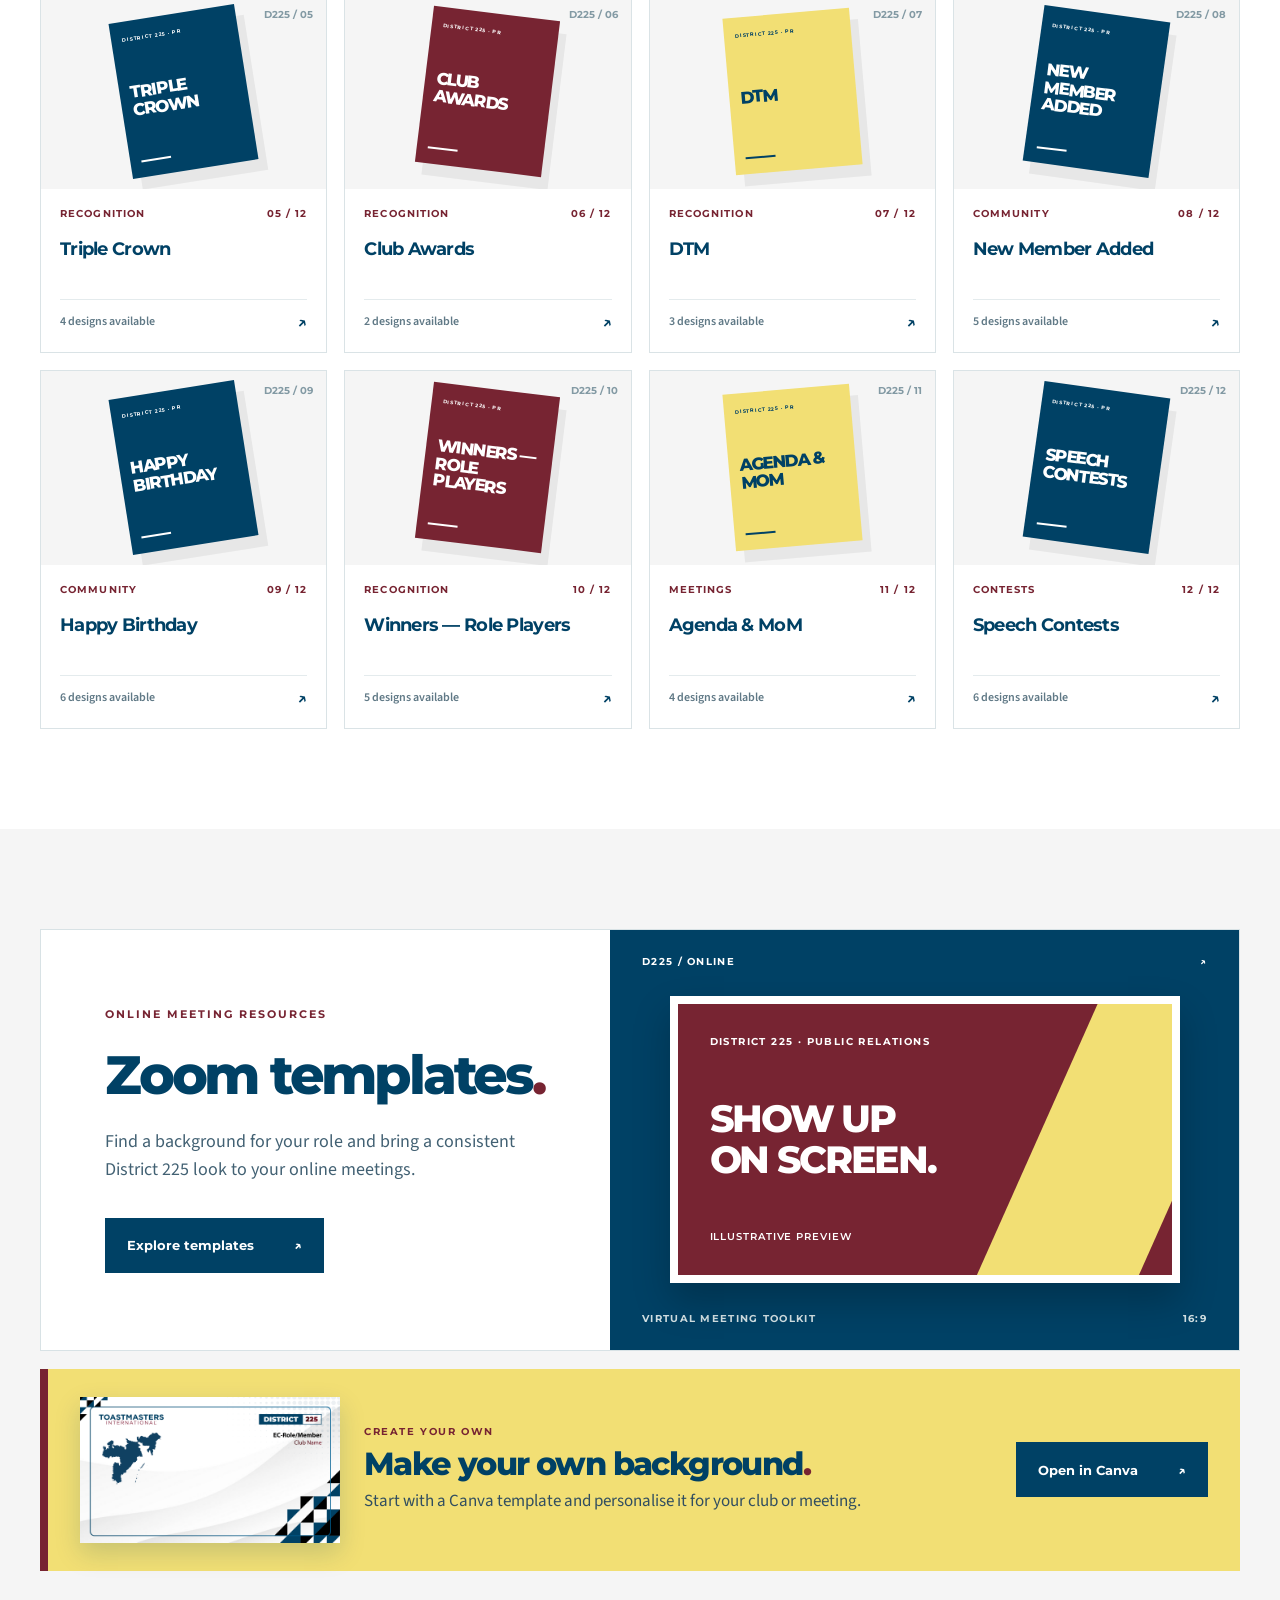
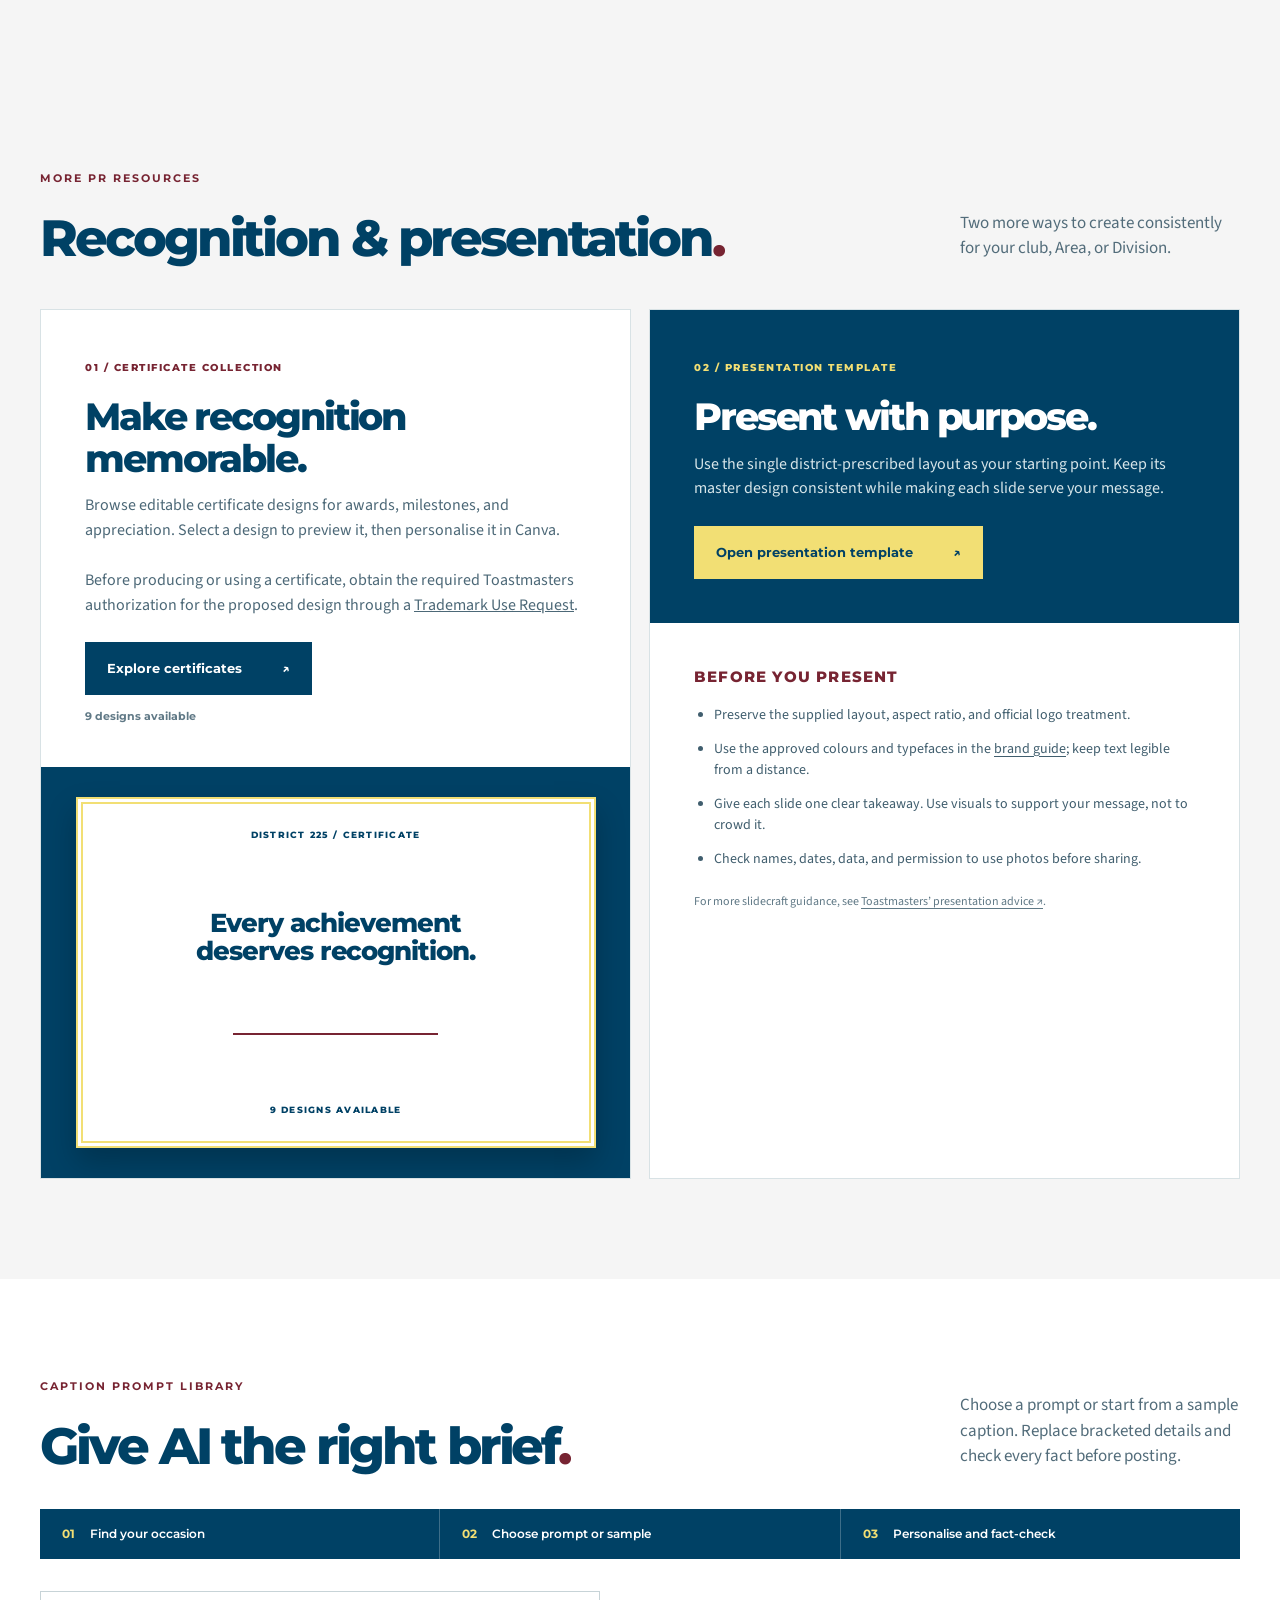
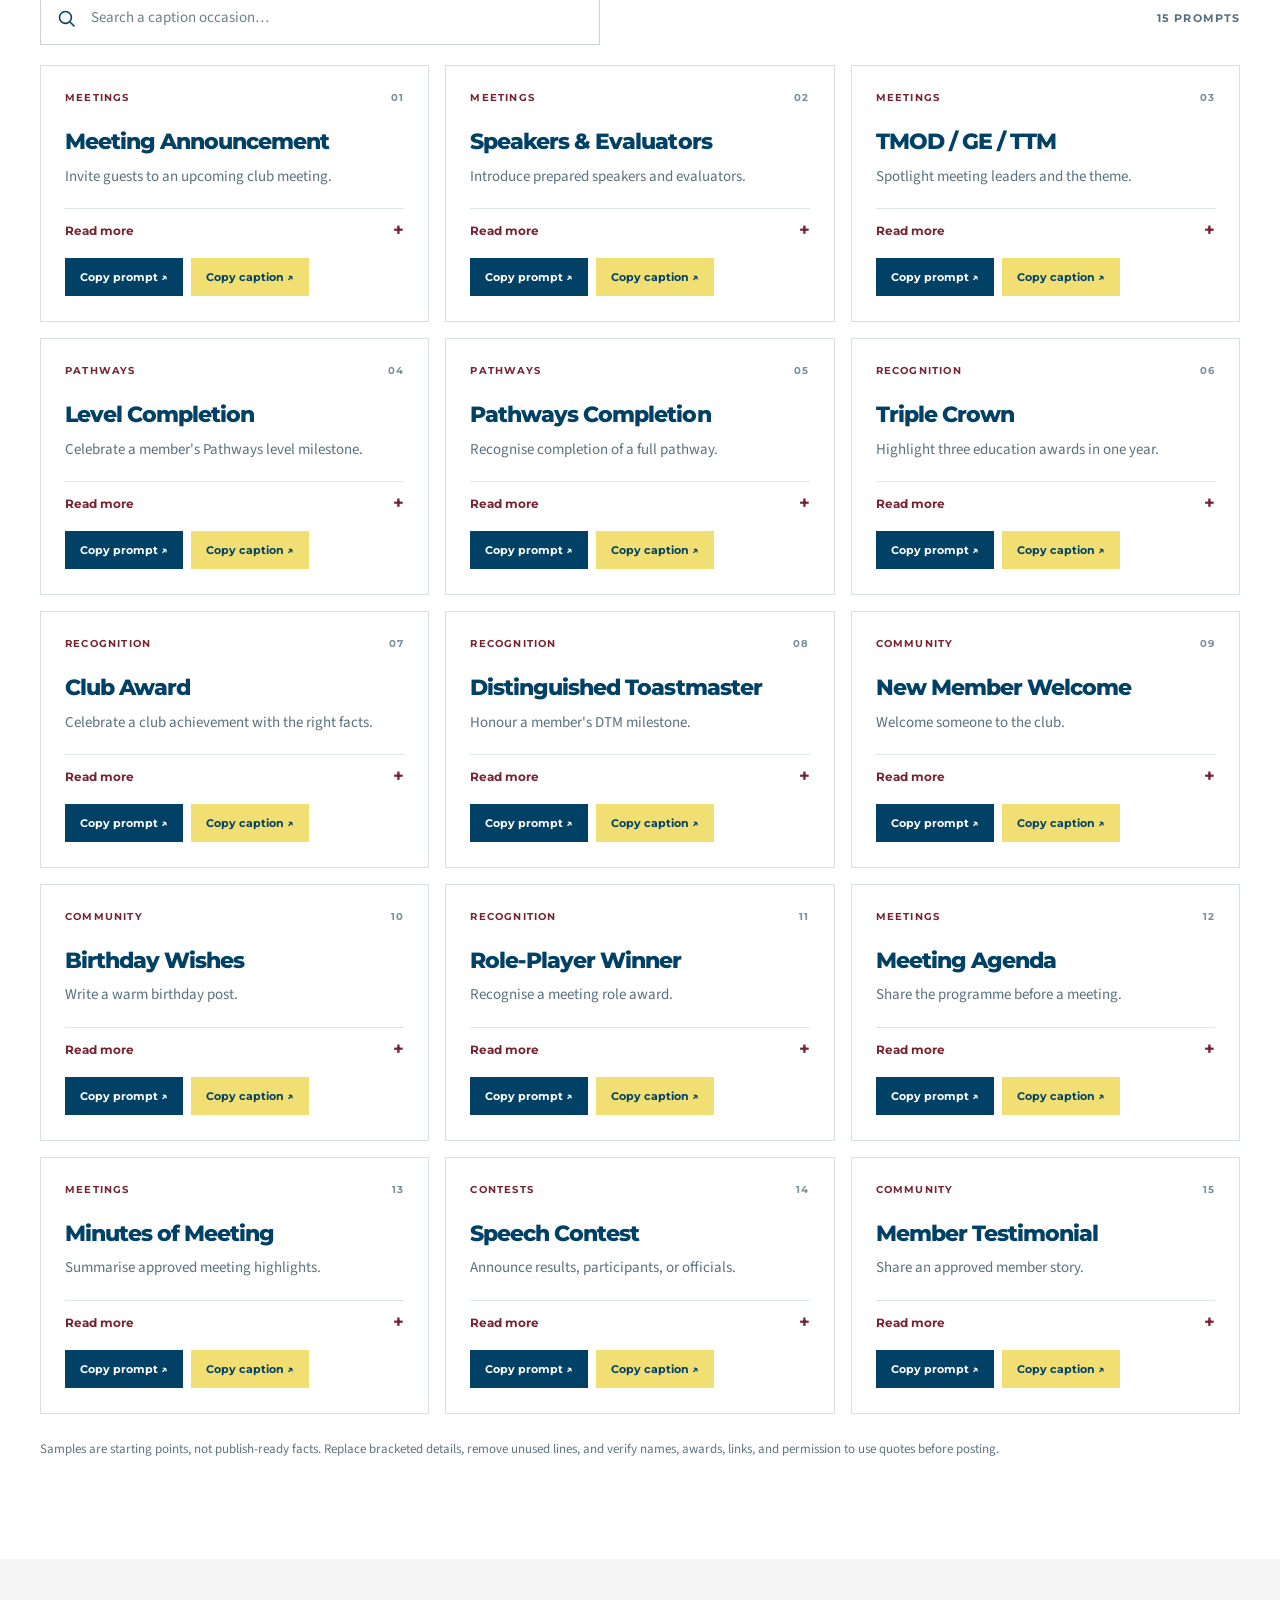
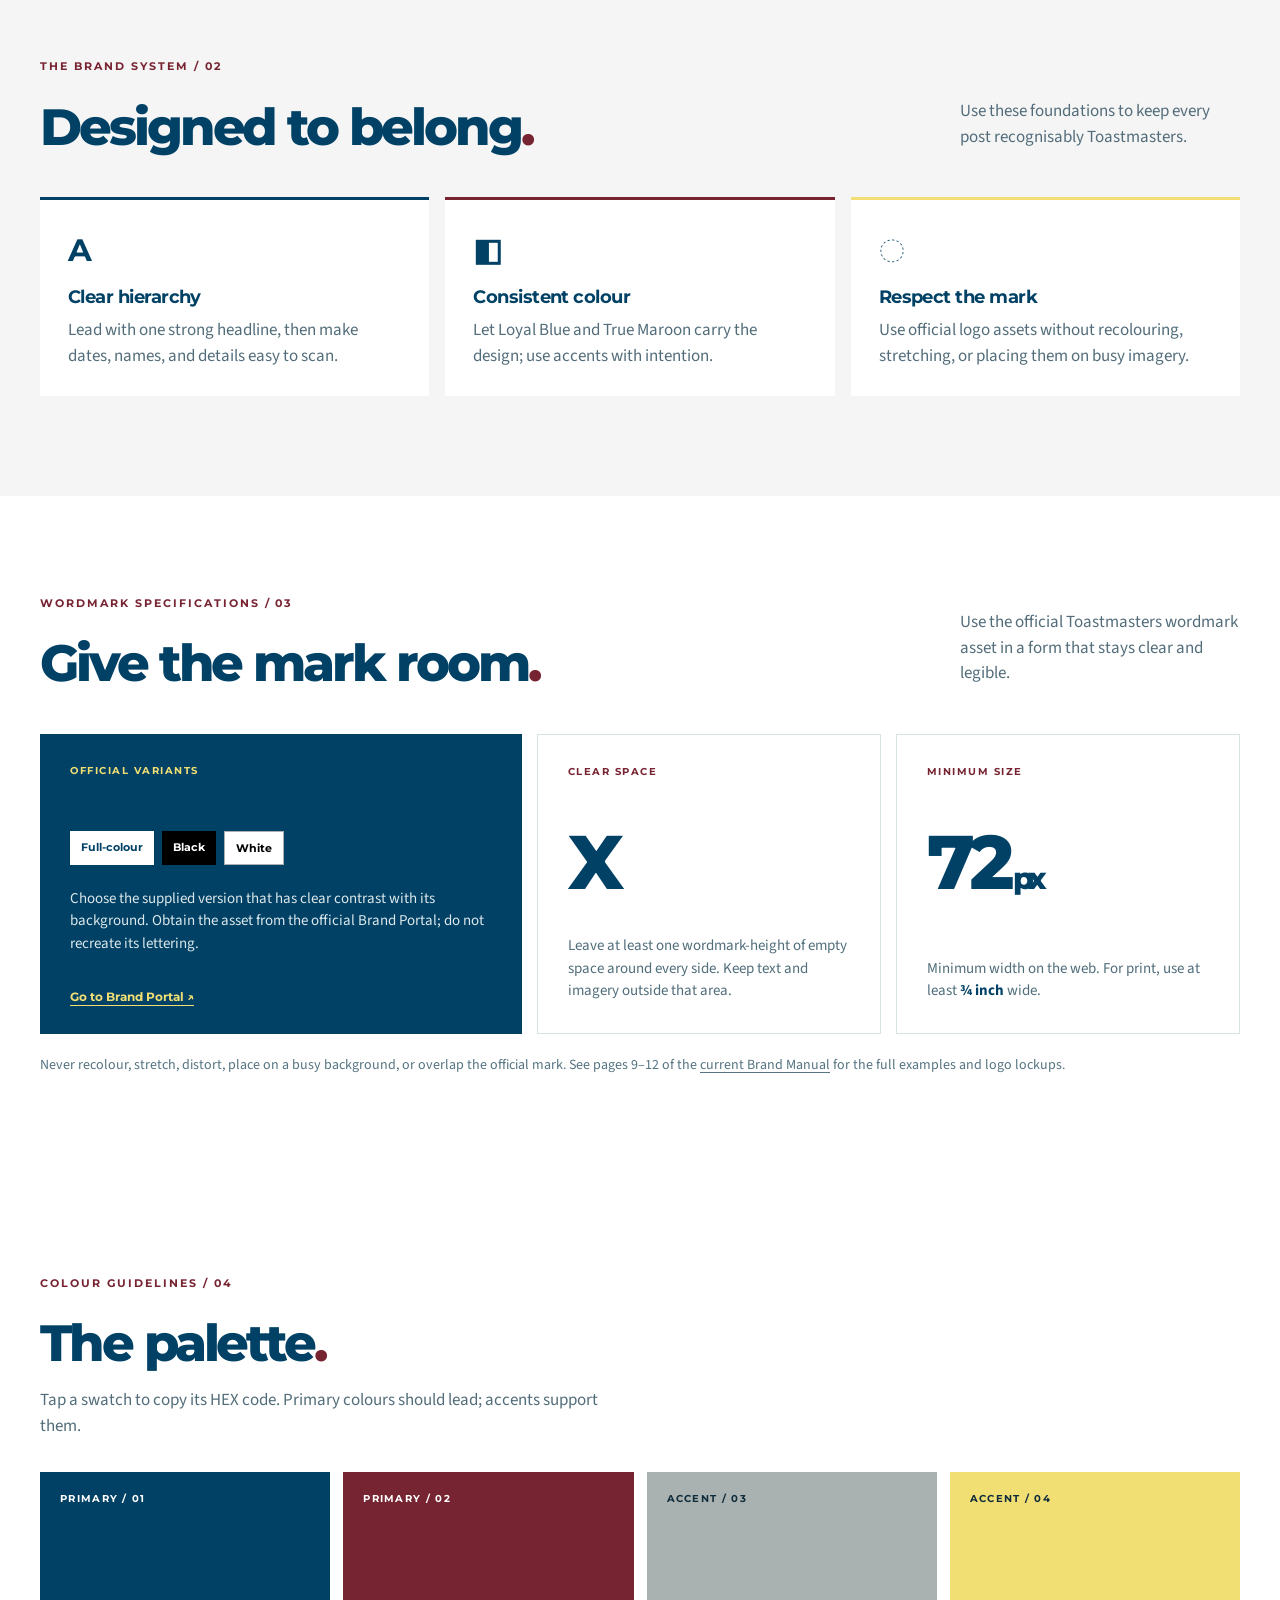
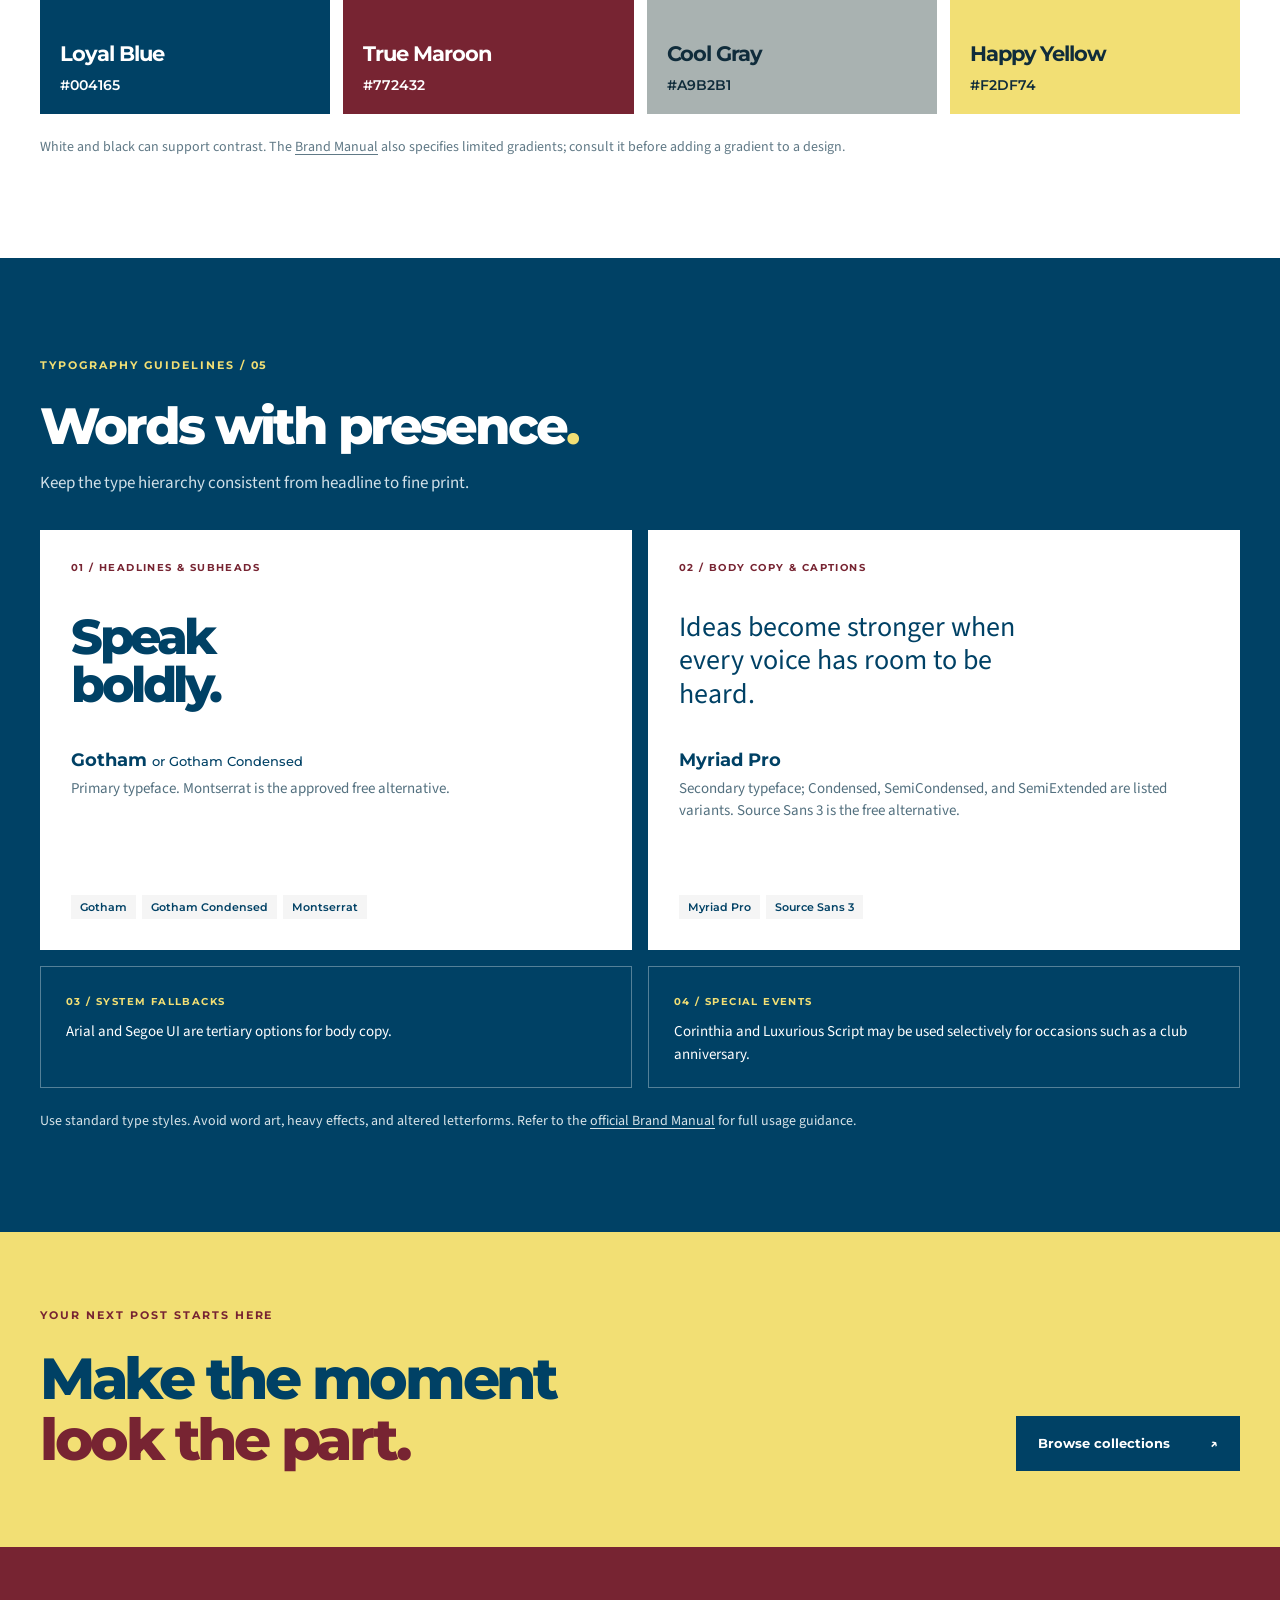
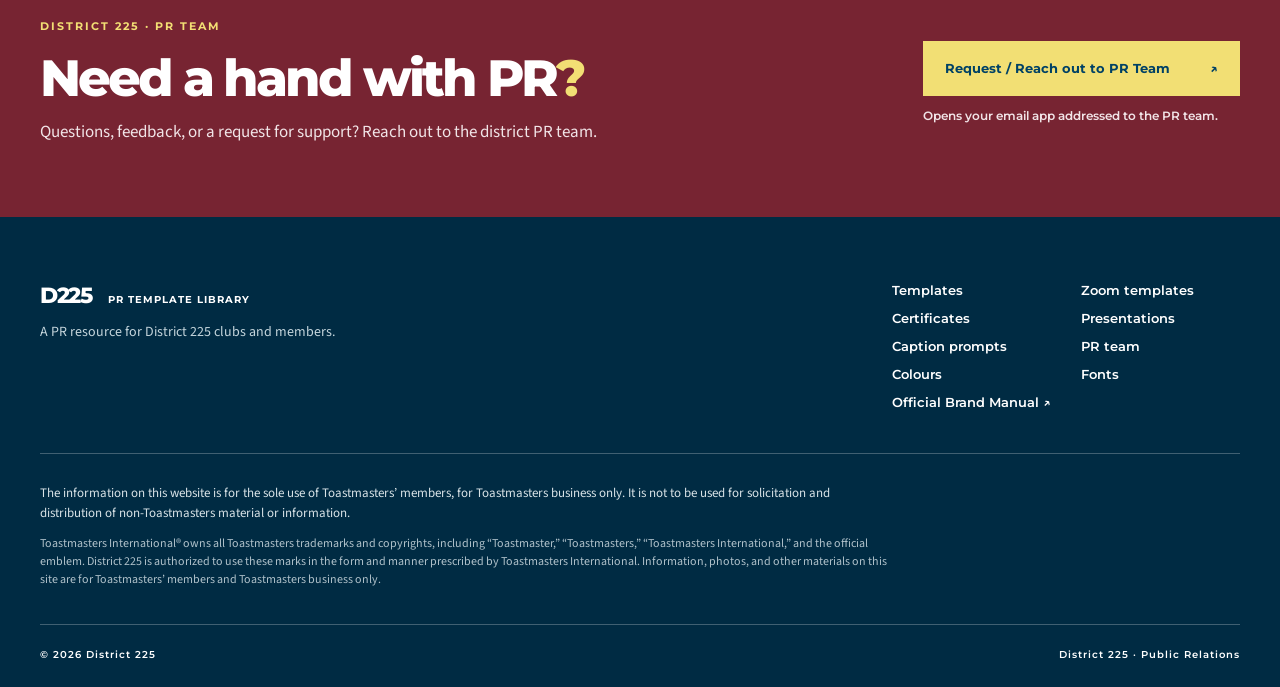
==== commit 22b5a204: "Speed up hero slideshow and complete resource audit fixes" ====
--- a/index.html
+++ b/index.html
@@ -52,7 +52,7 @@
                 <div class="hero-slide-visual" aria-hidden="true"><div class="hero-brand-preview"><span>THE BRAND SYSTEM</span><strong>Clear. Consistent.<br>Toastmasters.</strong><div class="hero-brand-swatches"><i></i><i></i><i></i><i></i></div></div></div>
               </article>
               <article class="hero-slide" aria-roledescription="slide" aria-label="5 of 5: Certificates and presentations" aria-hidden="true" inert>
-                <div class="hero-slide-copy"><span class="hero-slide-index">05 / 05 · NEW RESOURCES</span><h2>Recognise. Present. Inspire.</h2><p>Open the district-prescribed presentation template in Canva. Certificate designs are on their way.</p><a href="#resources">Explore resources <span aria-hidden="true">↗</span></a></div>
+                <div class="hero-slide-copy"><span class="hero-slide-index">05 / 05 · NEW RESOURCES</span><h2>Recognise. Present. Inspire.</h2><p>Explore editable certificate designs and the district-prescribed presentation template in Canva.</p><a href="#resources">Explore resources <span aria-hidden="true">↗</span></a></div>
                 <div class="hero-slide-visual" aria-hidden="true"><div class="hero-resource-preview"><span>D225 / RESOURCES</span><strong>CERTIFICATES<br>&amp; SLIDES</strong><small>MORE WAYS TO CREATE ↗</small></div></div>
               </article>
             </div>
@@ -132,10 +132,11 @@
               <span class="resource-index">01 / CERTIFICATE COLLECTION</span>
               <h3 id="certificates-heading">Make recognition memorable.</h3>
               <p>Browse editable certificate designs for awards, milestones, and appreciation. Select a design to preview it, then personalise it in Canva.</p>
+              <p class="certificate-approval-note">Before producing or using a certificate, obtain the required Toastmasters authorization for the proposed design through a <a href="https://www.toastmasters.org/TrademarkUseRequest" target="_blank" rel="noopener noreferrer">Trademark Use Request</a>.</p>
               <button type="button" class="button button-primary" id="certificates-explore">Explore certificates <span aria-hidden="true">↗</span></button>
               <small id="certificates-count" aria-live="polite">Designs coming soon</small>
             </div>
-            <div class="certificate-art" aria-hidden="true"><div class="certificate-sheet"><span>DISTRICT 225 / CERTIFICATE</span><strong>Every achievement<br>deserves recognition.</strong><i></i><small>DESIGNS COMING SOON</small></div></div>
+            <div class="certificate-art" aria-hidden="true"><div class="certificate-sheet"><span>DISTRICT 225 / CERTIFICATE</span><strong>Every achievement<br>deserves recognition.</strong><i></i><small>EDITABLE DESIGNS AVAILABLE</small></div></div>
           </article>
           <article class="resource-panel presentation-panel" id="presentation-template" aria-labelledby="presentation-heading">
             <div class="resource-panel-copy">
--- a/styles.css
+++ b/styles.css
@@ -22,6 +22,7 @@
 .template-item:hover{transform:translateY(-3px);box-shadow:0 12px 28px rgba(0,40,60,.12)}
 .template-preview-frame{aspect-ratio:1;background:#f1f4f5;display:grid;place-items:center;overflow:hidden}
 .template-preview-frame.is-portrait{aspect-ratio:1 / 1.414}
+.template-preview-frame.is-landscape{aspect-ratio:1.414 / 1}
 .template-preview-frame img,.design-preview-frame img{display:block;width:100%;height:100%;object-fit:contain;aspect-ratio:auto;background:transparent}
 .template-preview-frame .template-placeholder,.design-preview-frame .template-placeholder{width:100%;height:100%;aspect-ratio:auto}
 .template-item-body{min-height:115px}
